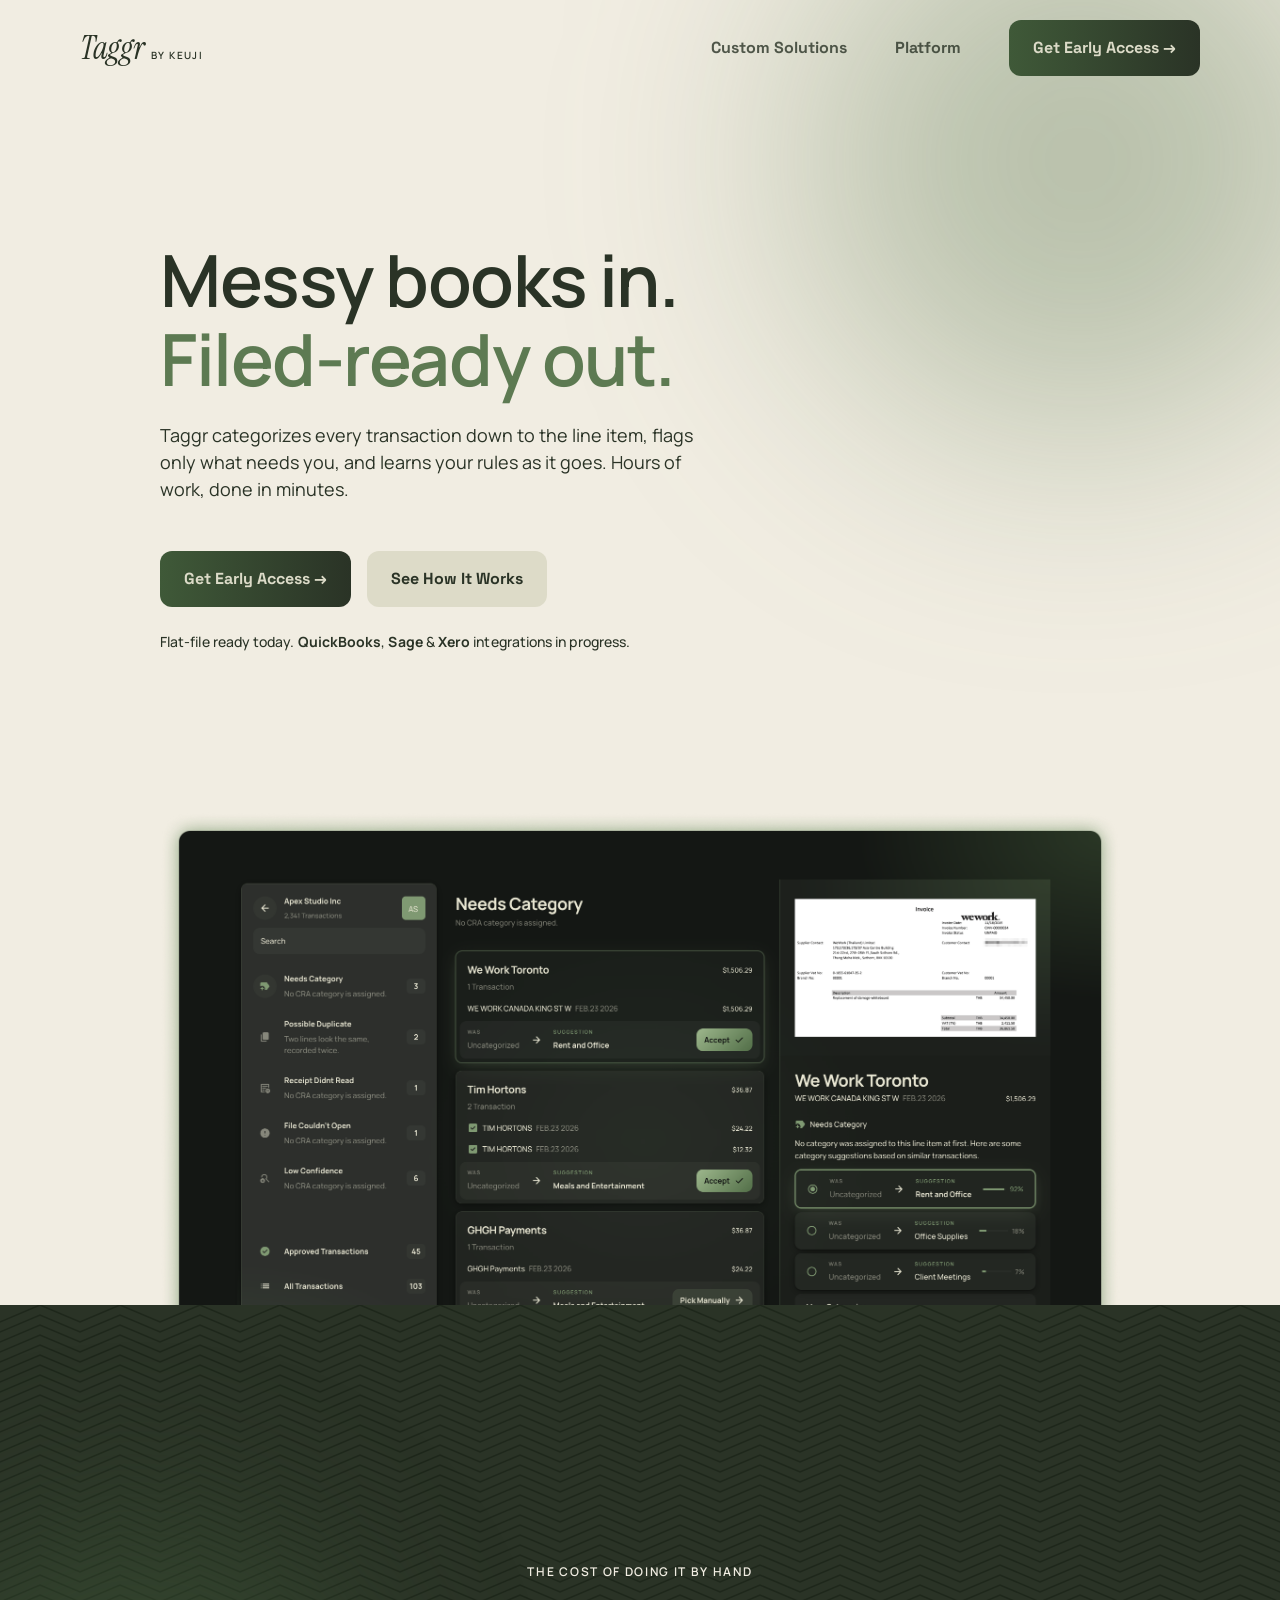
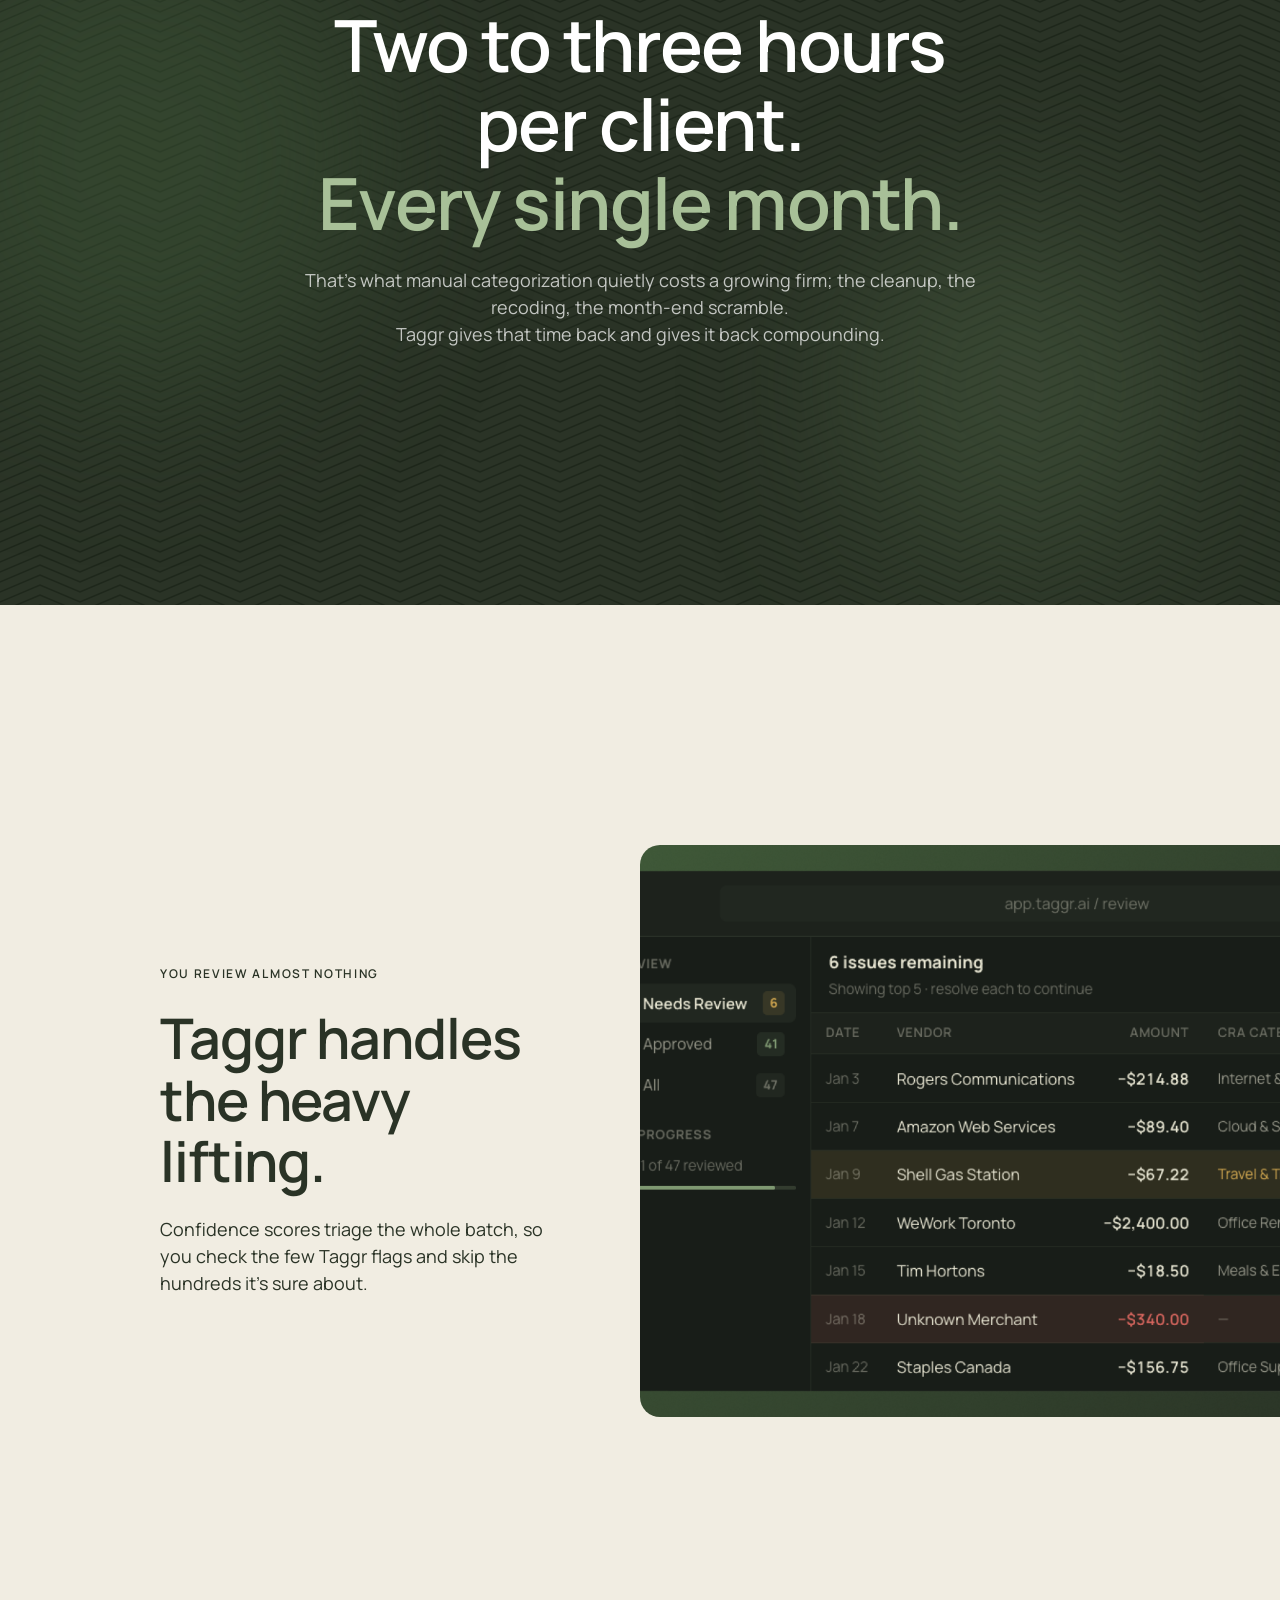
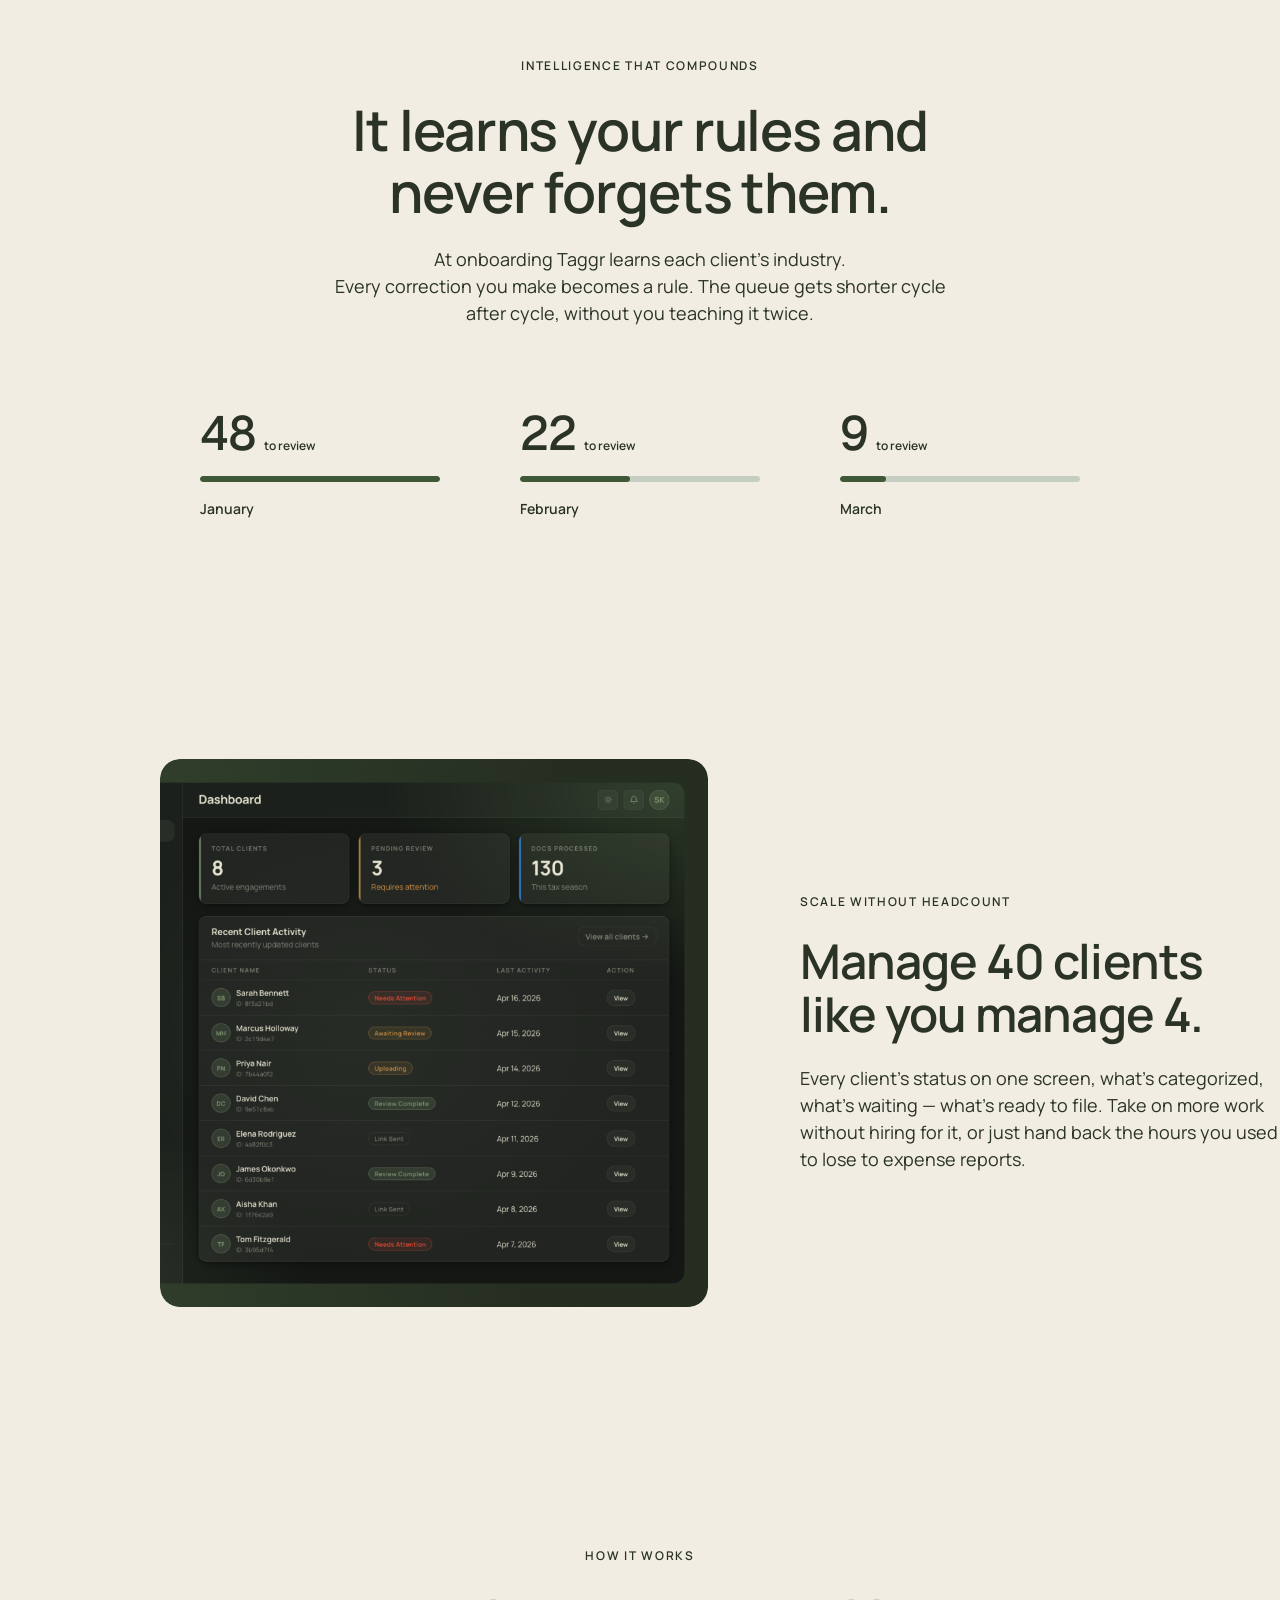
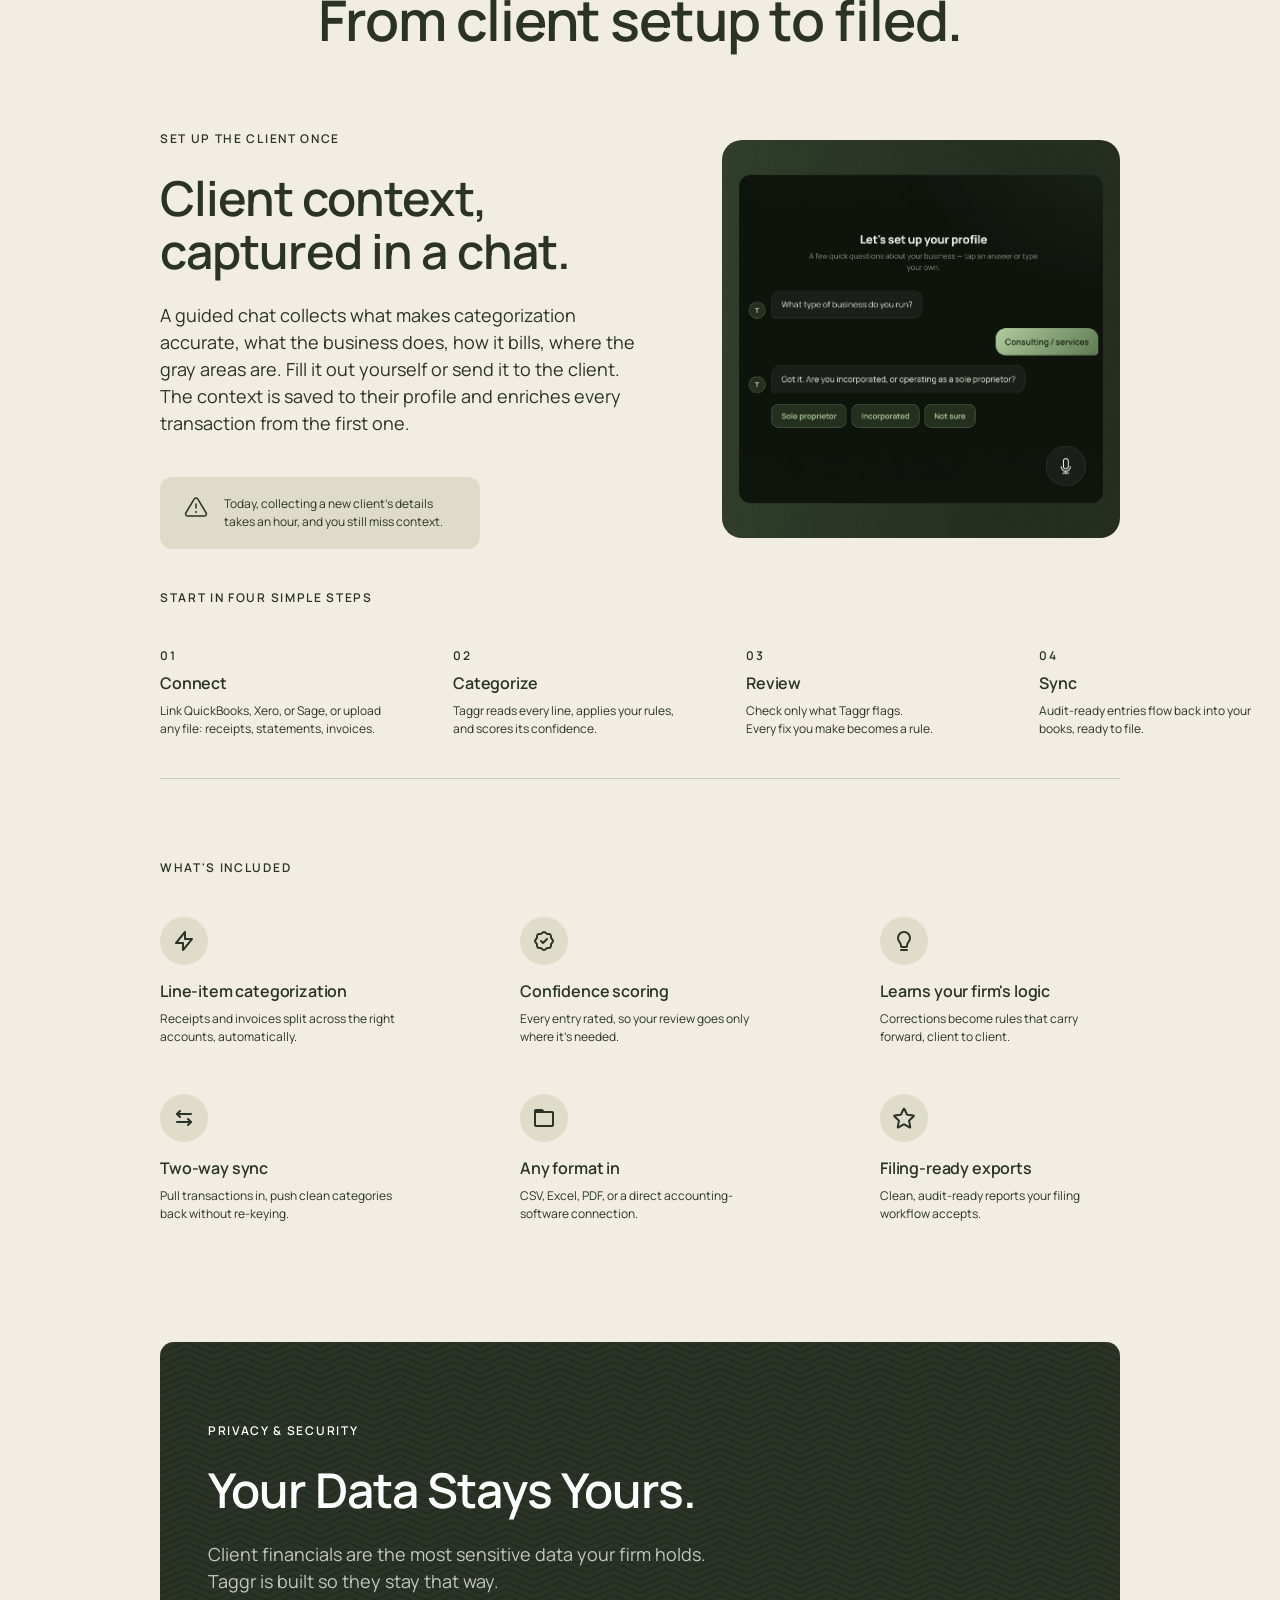
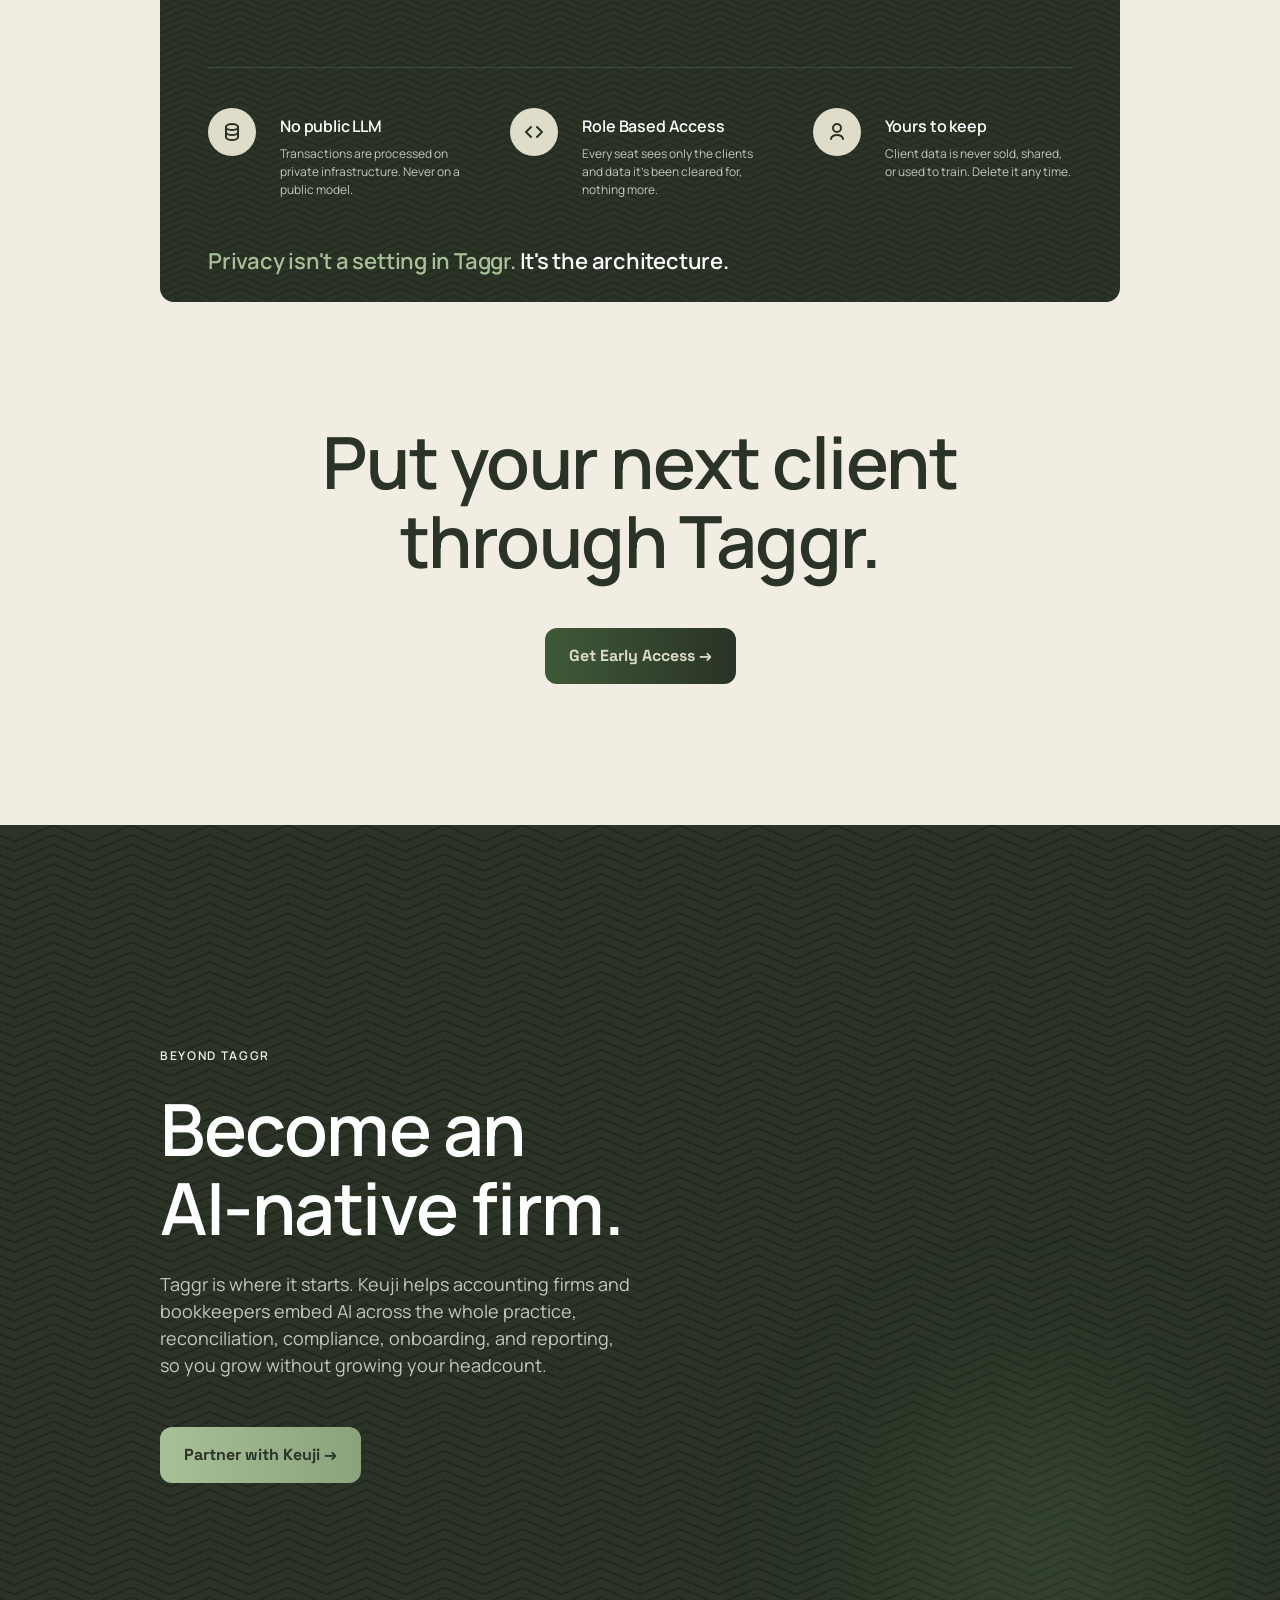
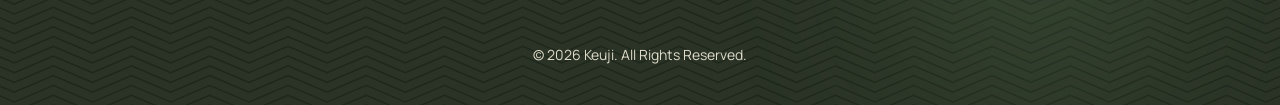
==== taggr-b.html @ 5d253fc3 "Add Custom Solutions and Platform nav links to taggr-b Co-Authored-By: Claude Sonnet 4.6 <noreply@an" ====
<!DOCTYPE html>
<html lang="en">
<head>
  <meta charset="UTF-8">
  <meta name="viewport" content="width=device-width, initial-scale=1.0">
  <title>Taggr — AI-Native Transaction Categorization</title>
  <link rel="preconnect" href="https://fonts.googleapis.com">
  <link rel="preconnect" href="https://fonts.gstatic.com" crossorigin>
  <link href="https://fonts.googleapis.com/css2?family=Manrope:wght@400;500;600&family=Geist+Mono:wght@500&family=Space+Grotesk:wght@700&display=swap" rel="stylesheet">
  <link rel="stylesheet" href="styles.css">
  <link rel="stylesheet" href="taggr-b.css">
</head>
<body class="tb-page">

  <!-- ── Navigation ── -->
  <nav class="tb-nav" id="tbNav">
    <div class="tb-nav__inner">
      <a href="taggr-b.html" class="tb-nav__logo">
        <span class="tb-logo-wordmark">Taggr</span>
        <span class="tb-logo-sub">BY KEUJI</span>
      </a>
      <div class="tb-nav__links">
        <a href="https://www.keuji.com/accounting" class="tb-nav__link">Custom Solutions</a>
        <a href="#review" class="tb-nav__link" data-smooth-scroll>Platform</a>
        <a href="#" class="tb-btn tb-btn--primary" data-open-modal>Get Early Access →</a>
      </div>
    </div>
  </nav>

  <!-- ── Hero ── -->
  <section class="tb-hero">
    <div class="tb-glow tb-glow--hero-r" aria-hidden="true"></div>
    <div class="tb-container">
      <div class="tb-hero__inner reveal">
        <div class="tb-hero__copy">
          <h1 class="tb-h1">Messy books in.<br><span class="tb-span--green">Filed-ready out.</span></h1>
          <p class="tb-body-lg">Taggr categorizes every transaction down to the line item, flags only what needs you, and learns your rules as it goes. Hours of work, done in minutes.</p>
        </div>
        <div class="tb-hero__actions">
          <div class="tb-hero__btns">
            <a href="#" class="tb-btn tb-btn--primary" data-open-modal>Get Early Access →</a>
            <a href="#how-it-works" class="tb-btn tb-btn--secondary">See How It Works</a>
          </div>
          <p class="tb-body-sm">Flat-file ready today. <strong>QuickBooks</strong>, <strong>Sage</strong> &amp; <strong>Xero</strong> integrations in progress.</p>
        </div>
      </div>
      <div class="tb-hero__image">
        <img src="assets/hero3.png" alt="Taggr transaction review interface">
      </div>
    </div>
  </section>

  <!-- ── Cost (dark) ── -->
  <section class="tb-section tb-section--dark" id="cost">
    <div class="tb-glow tb-glow--dark-l" aria-hidden="true"></div>
    <div class="tb-glow tb-glow--dark-r" aria-hidden="true"></div>
    <div class="tb-container">
      <div class="tb-cost-copy reveal">
        <span class="tb-eyebrow tb-eyebrow--on-dark tb-eyebrow--center">The Cost of doing it by hand</span>
        <h2 class="tb-h1 tb-h1--light tb-text-center">Two to three hours per client.<br><span class="tb-span--sage">Every single month.</span></h2>
        <p class="tb-body-lg tb-body--light tb-text-center">That's what manual categorization quietly costs a growing firm; the cleanup, the recoding, the month-end scramble.<br>Taggr gives that time back and gives it back compounding.</p>
      </div>
    </div>
  </section>

  <!-- ── Review — copy LEFT / image bleeds RIGHT ── -->
  <section class="tb-section tb-section--review" id="review">
    <div class="tb-review-layout">
      <div class="tb-review__copy reveal reveal-d1">
        <span class="tb-eyebrow">You Review Almost Nothing</span>
        <h2 class="tb-h2">Taggr handles<br>the heavy lifting.</h2>
        <p class="tb-body-lg">Confidence scores triage the whole batch, so you check the few Taggr flags and skip the hundreds it's sure about.</p>
      </div>
      <div class="tb-review__image reveal reveal-d2">
        <img src="assets/review-image.png" alt="Taggr review queue">
      </div>
    </div>
  </section>

  <!-- ── Intelligence ── -->
  <section class="tb-section" id="intelligence">
    <div class="tb-container">
      <div class="tb-intelligence-wrap">
        <div class="tb-intelligence-copy reveal">
          <span class="tb-eyebrow tb-eyebrow--center">Intelligence that compounds</span>
          <h2 class="tb-h2 tb-text-center">It learns your rules and never forgets them.</h2>
          <p class="tb-body-lg tb-text-center">At onboarding Taggr learns each client's industry.<br>Every correction you make becomes a rule. The queue gets shorter cycle after cycle, without you teaching it twice.</p>
        </div>
        <div class="tb-metrics reveal">
          <div class="tb-metric">
            <div class="tb-metric__top">
              <span class="tb-metric__number" data-target="48">0</span>
              <span class="tb-metric__label">to review</span>
            </div>
            <div class="tb-metric__bar"><div class="tb-metric__fill" data-width="100%" style="width:0%"></div></div>
            <span class="tb-metric__month">January</span>
          </div>
          <div class="tb-metric">
            <div class="tb-metric__top">
              <span class="tb-metric__number" data-target="22">0</span>
              <span class="tb-metric__label">to review</span>
            </div>
            <div class="tb-metric__bar"><div class="tb-metric__fill" data-width="46%" style="width:0%"></div></div>
            <span class="tb-metric__month">February</span>
          </div>
          <div class="tb-metric">
            <div class="tb-metric__top">
              <span class="tb-metric__number" data-target="9">0</span>
              <span class="tb-metric__label">to review</span>
            </div>
            <div class="tb-metric__bar"><div class="tb-metric__fill" data-width="19%" style="width:0%"></div></div>
            <span class="tb-metric__month">March</span>
          </div>
        </div>
      </div>
    </div>
  </section>

  <!-- ── Scale — image LEFT / copy RIGHT ── -->
  <section class="tb-section" id="scale">
    <div class="tb-container">
      <div class="tb-scale-layout reveal">
        <div class="tb-scale-image">
          <img src="assets/scale-image-final.png" alt="Taggr multi-client dashboard">
        </div>
        <div class="tb-scale-copy">
          <span class="tb-eyebrow">Scale Without Headcount</span>
          <h2 class="tb-h3">Manage 40 clients<br>like you manage 4.</h2>
          <p class="tb-body-lg">Every client's status on one screen, what's categorized, what's waiting — what's ready to file. Take on more work without hiring for it, or just hand back the hours you used to lose to expense reports.</p>
        </div>
      </div>
    </div>
  </section>

  <!-- ── How It Works ── -->
  <section class="tb-section" id="how-it-works">
    <div class="tb-container">
      <div class="tb-works-wrap">
        <div class="tb-works-header reveal">
          <span class="tb-eyebrow tb-eyebrow--center">How It Works</span>
          <h2 class="tb-h2 tb-text-center">From client setup to filed.</h2>
        </div>
        <div class="tb-works-inline reveal">
          <div class="tb-works-copy">
            <div class="tb-works-text">
              <span class="tb-eyebrow">Set up the client once</span>
              <h3 class="tb-h3">Client context, captured in a chat.</h3>
              <p class="tb-body-lg">A guided chat collects what makes categorization accurate, what the business does, how it bills, where the gray areas are. Fill it out yourself or send it to the client. The context is saved to their profile and enriches every transaction from the first one.</p>
            </div>
            <div class="tb-warning">
              <div class="tb-warning__icon" aria-hidden="true">
                <svg width="24" height="24" viewBox="0 0 24 24" fill="none" xmlns="http://www.w3.org/2000/svg">
                  <path d="M10.29 3.86L1.82 18a2 2 0 001.71 3h16.94a2 2 0 001.71-3L13.71 3.86a2 2 0 00-3.42 0z" stroke="#2A3326" stroke-width="1.5" stroke-linecap="round" stroke-linejoin="round"/>
                  <line x1="12" y1="9" x2="12" y2="13" stroke="#2A3326" stroke-width="1.5" stroke-linecap="round"/>
                  <line x1="12" y1="17" x2="12.01" y2="17" stroke="#2A3326" stroke-width="2" stroke-linecap="round"/>
                </svg>
              </div>
              <p class="tb-warning__text">Today, collecting a new client's details takes an hour, and you still miss context.</p>
            </div>
          </div>
          <div class="tb-works-image">
            <img src="assets/chat3.png" alt="Taggr client setup chat">
          </div>
        </div>
      </div>
    </div>
  </section>

  <!-- ── Four Steps ── -->
  <section class="tb-section tb-section--steps" id="steps">
    <div class="tb-container">
      <div class="tb-steps-wrap reveal">
        <span class="tb-eyebrow">Start in Four Simple Steps</span>
        <div class="tb-steps">
          <div class="tb-step">
            <span class="tb-eyebrow">01</span>
            <h4 class="tb-step__title">Connect</h4>
            <p class="tb-step__desc">Link QuickBooks, Xero, or Sage, or upload any file: receipts, statements, invoices.</p>
          </div>
          <div class="tb-step">
            <span class="tb-eyebrow">02</span>
            <h4 class="tb-step__title">Categorize</h4>
            <p class="tb-step__desc">Taggr reads every line, applies your rules, and scores its confidence.</p>
          </div>
          <div class="tb-step">
            <span class="tb-eyebrow">03</span>
            <h4 class="tb-step__title">Review</h4>
            <p class="tb-step__desc">Check only what Taggr flags.<br>Every fix you make becomes a rule.</p>
          </div>
          <div class="tb-step">
            <span class="tb-eyebrow">04</span>
            <h4 class="tb-step__title">Sync</h4>
            <p class="tb-step__desc">Audit-ready entries flow back into your books, ready to file.</p>
          </div>
        </div>
        <div class="tb-steps-rule" aria-hidden="true"></div>
      </div>
    </div>
  </section>

  <!-- ── What's Included ── -->
  <section class="tb-section" id="features">
    <div class="tb-container">
      <div class="tb-features-wrap reveal">
        <span class="tb-eyebrow">What's Included</span>
        <div class="tb-features-grid">
          <div class="tb-feature">
            <div class="tb-feature__icon" aria-hidden="true">
              <svg width="24" height="24" viewBox="0 0 24 24" fill="none" xmlns="http://www.w3.org/2000/svg">
                <path d="M20.9019 9.57011C20.7378 9.22243 20.3824 8.99976 19.9996 8.99976H13.9999V2.99927C13.9999 2.57736 13.7343 2.19842 13.3359 2.05778C12.9375 1.91715 12.4922 2.03825 12.2266 2.3664L3.227 13.3673C2.98091 13.6642 2.93014 14.0783 3.0981 14.4299C3.26215 14.7776 3.6176 15.0002 4.0004 15.0002H10.0001V21.0007C10.0001 21.4226 10.2657 21.8016 10.6641 21.9422C11.0625 22.0829 11.5078 21.9618 11.7734 21.6336L20.773 10.6327C21.0191 10.3358 21.0699 9.92171 20.9019 9.57011ZM12 18.1997V14.0002C12 13.7384 11.8945 13.4806 11.707 13.2931C11.5196 13.1056 11.2618 13.0001 11 13.0001H6.10967L12 5.80028V9.99984C12 10.2616 12.1055 10.5194 12.293 10.7069C12.4804 10.8944 12.7382 10.9999 13 10.9999H17.8903L12 18.1997Z" fill="#2A3326"/>
              </svg>
            </div>
            <h4 class="tb-feature__title">Line-item categorization</h4>
            <p class="tb-feature__desc">Receipts and invoices split across the right accounts, automatically.</p>
          </div>
          <div class="tb-feature">
            <div class="tb-feature__icon" aria-hidden="true">
              <svg width="24" height="24" viewBox="0 0 24 24" fill="none" xmlns="http://www.w3.org/2000/svg">
                <path d="M10.7543 3.45879C11.4721 2.84707 12.5279 2.84707 13.2457 3.45879L14.4667 4.49929C14.7743 4.76143 15.1567 4.91985 15.5596 4.952L17.1587 5.07961C18.0988 5.15463 18.8454 5.90117 18.9204 6.8413L19.048 8.4404C19.0802 8.84327 19.2386 9.22573 19.5007 9.53333L20.5412 10.7543C21.1529 11.4721 21.1529 12.5279 20.5412 13.2457L19.5007 14.4667C19.2386 14.7743 19.0802 15.1567 19.048 15.5596L18.9204 17.1587C18.8454 18.0988 18.0988 18.8454 17.1587 18.9204L15.5596 19.048C15.1567 19.0802 14.7743 19.2386 14.4667 19.5007L13.2457 20.5412C12.5279 21.1529 11.4721 21.1529 10.7543 20.5412L9.53333 19.5007C9.22573 19.2386 8.84327 19.0802 8.4404 19.048L6.8413 18.9204C5.90117 18.8454 5.15463 18.0988 5.07961 17.1587L4.952 15.5596C4.91985 15.1567 4.76143 14.7743 4.49929 14.4667L3.45879 13.2457C2.84707 12.5279 2.84707 11.4721 3.45879 10.7543L4.49929 9.53333C4.76143 9.22573 4.91985 8.84327 4.952 8.4404L5.07961 6.8413C5.15463 5.90117 5.90117 5.15463 6.8413 5.07961L8.4404 4.952C8.84327 4.91985 9.22573 4.76143 9.53333 4.49929L10.7543 3.45879Z" stroke="#2A3326" stroke-width="2" stroke-linecap="round" stroke-linejoin="round"/>
                <path d="M15 10L11 14L9 12" stroke="#2A3326" stroke-width="2" stroke-linecap="round" stroke-linejoin="round"/>
              </svg>
            </div>
            <h4 class="tb-feature__title">Confidence scoring</h4>
            <p class="tb-feature__desc">Every entry rated, so your review goes only where it's needed.</p>
          </div>
          <div class="tb-feature">
            <div class="tb-feature__icon" aria-hidden="true">
              <svg width="24" height="24" viewBox="0 0 24 24" fill="none" xmlns="http://www.w3.org/2000/svg">
                <path d="M9 21H15" stroke="#2A3326" stroke-width="2" stroke-linecap="round" stroke-linejoin="round"/>
                <path d="M12 3C8.68629 3 6 5.68629 6 9C6 10.3923 6.47426 11.6739 7.27004 12.692C8.14938 13.8169 9 15.0766 9 16.5045V17.0002C9 17.5525 9.44772 18.0002 10 18.0002H14C14.5523 18.0002 15 17.5525 15 17.0002V16.5045C15 15.0766 15.8506 13.8169 16.73 12.692C17.5257 11.6739 18 10.3923 18 9C18 5.68629 15.3137 3 12 3Z" stroke="#2A3326" stroke-width="2" stroke-linecap="round" stroke-linejoin="round"/>
              </svg>
            </div>
            <h4 class="tb-feature__title">Learns your firm's logic</h4>
            <p class="tb-feature__desc">Corrections become rules that carry forward, client to client.</p>
          </div>
          <div class="tb-feature">
            <div class="tb-feature__icon" aria-hidden="true">
              <svg width="24" height="24" viewBox="0 0 24 24" fill="none" xmlns="http://www.w3.org/2000/svg">
                <path d="M16 13L19 16L16 19" stroke="#2A3326" stroke-width="2" stroke-linecap="round" stroke-linejoin="round"/>
                <path d="M5 16H19" stroke="#2A3326" stroke-width="2" stroke-linecap="round" stroke-linejoin="round"/>
                <path d="M8 11L5 8L8 5" stroke="#2A3326" stroke-width="2" stroke-linecap="round" stroke-linejoin="round"/>
                <path d="M19 8L5 8" stroke="#2A3326" stroke-width="2" stroke-linecap="round" stroke-linejoin="round"/>
              </svg>
            </div>
            <h4 class="tb-feature__title">Two-way sync</h4>
            <p class="tb-feature__desc">Pull transactions in, push clean categories back without re-keying.</p>
          </div>
          <div class="tb-feature">
            <div class="tb-feature__icon" aria-hidden="true">
              <svg width="24" height="24" viewBox="0 0 24 24" fill="none" xmlns="http://www.w3.org/2000/svg">
                <path d="M4 20L20 20C20.5523 20 21 19.5523 21 19L21 7C21 6.44772 20.5523 6 20 6L3 6L3 19C3 19.5523 3.44772 20 4 20Z" stroke="#2A3326" stroke-width="2" stroke-linecap="round" stroke-linejoin="round"/>
                <path d="M12 6L10.2929 4.29289C10.1054 4.10536 9.851 4 9.58579 4H4C3.44772 4 3 4.44772 3 5V6" stroke="#2A3326" stroke-width="2" stroke-linecap="round" stroke-linejoin="round"/>
              </svg>
            </div>
            <h4 class="tb-feature__title">Any format in</h4>
            <p class="tb-feature__desc">CSV, Excel, PDF, or a direct accounting-software connection.</p>
          </div>
          <div class="tb-feature">
            <div class="tb-feature__icon" aria-hidden="true">
              <svg width="24" height="24" viewBox="0 0 24 24" fill="none" xmlns="http://www.w3.org/2000/svg">
                <path d="M14.9851 8.47385L12.4528 2.98394C12.2741 2.5965 11.7235 2.5965 11.5447 2.98394L9.0125 8.47385C8.93966 8.63175 8.79002 8.74047 8.61734 8.76095L2.61361 9.47278C2.18992 9.52302 2.01976 10.0467 2.33301 10.3364L6.77172 14.4412C6.89938 14.5593 6.95654 14.7352 6.92265 14.9057L5.7444 20.8356C5.66124 21.2541 6.10673 21.5777 6.47903 21.3693L11.7546 18.4163C11.9063 18.3314 12.0913 18.3314 12.243 18.4163L17.5185 21.3693C17.8908 21.5777 18.3363 21.2541 18.2532 20.8356L17.0749 14.9057C17.041 14.7352 17.0982 14.5593 17.2258 14.4412L21.6645 10.3364C21.9778 10.0467 21.8076 9.52302 21.3839 9.47278L15.3802 8.76095C15.2075 8.74047 15.0579 8.63175 14.9851 8.47385Z" stroke="#2A3326" stroke-width="2" stroke-linecap="round" stroke-linejoin="round"/>
              </svg>
            </div>
            <h4 class="tb-feature__title">Filing-ready exports</h4>
            <p class="tb-feature__desc">Clean, audit-ready reports your filing workflow accepts.</p>
          </div>
        </div>
      </div>
    </div>
  </section>

  <!-- ── Privacy — dark card inside light section ── -->
  <section class="tb-section" id="privacy">
    <div class="tb-container">
      <div class="tb-privacy-card reveal">
        <div class="tb-privacy-top">
          <div class="tb-privacy-head">
            <span class="tb-eyebrow tb-eyebrow--white">Privacy &amp; Security</span>
            <h2 class="tb-h3 tb-h3--light">Your Data Stays Yours.</h2>
            <p class="tb-body-lg tb-body--light">Client financials are the most sensitive data your firm holds.<br>Taggr is built so they stay that way.</p>
          </div>
          <div class="tb-privacy-rule" aria-hidden="true"></div>
          <div class="tb-privacy-features">
          <div class="tb-privacy-feature">
            <div class="tb-feature__icon" aria-hidden="true">
              <svg width="24" height="24" viewBox="0 0 24 24" fill="none" xmlns="http://www.w3.org/2000/svg">
                <path d="M6 17L6 7M18 7L18 17" stroke="#2A3326" stroke-width="2" stroke-linecap="round" stroke-linejoin="round"/>
                <path d="M18 17C18 18.6569 15.3137 20 12 20C8.68629 20 6 18.6569 6 17" stroke="#2A3326" stroke-width="2" stroke-linecap="round" stroke-linejoin="round"/>
                <path d="M18 12C18 13.6569 15.3137 15 12 15C8.68629 15 6 13.6569 6 12" stroke="#2A3326" stroke-width="2" stroke-linecap="round" stroke-linejoin="round"/>
                <path d="M12 10C15.3137 10 18 8.65685 18 7C18 5.34315 15.3137 4 12 4C8.68629 4 6 5.34315 6 7C6 8.65685 8.68629 10 12 10Z" stroke="#2A3326" stroke-width="2" stroke-linecap="round" stroke-linejoin="round"/>
              </svg>
            </div>
            <div class="tb-privacy-feature__text">
              <h4 class="tb-feature__title tb-feature__title--light">No public LLM</h4>
              <p class="tb-feature__desc tb-feature__desc--light">Transactions are processed on private infrastructure. Never on a public model.</p>
            </div>
          </div>
          <div class="tb-privacy-feature">
            <div class="tb-feature__icon" aria-hidden="true">
              <svg width="24" height="24" viewBox="0 0 24 24" fill="none" xmlns="http://www.w3.org/2000/svg">
                <path d="M15 7L20 12L15 17" stroke="#2A3326" stroke-width="2" stroke-linecap="round" stroke-linejoin="round"/>
                <path d="M9 17L4 12L9 7" stroke="#2A3326" stroke-width="2" stroke-linecap="round" stroke-linejoin="round"/>
              </svg>
            </div>
            <div class="tb-privacy-feature__text">
              <h4 class="tb-feature__title tb-feature__title--light">Role Based Access</h4>
              <p class="tb-feature__desc tb-feature__desc--light">Every seat sees only the clients and data it's been cleared for, nothing more.</p>
            </div>
          </div>
          <div class="tb-privacy-feature">
            <div class="tb-feature__icon" aria-hidden="true">
              <svg width="24" height="24" viewBox="0 0 24 24" fill="none" xmlns="http://www.w3.org/2000/svg">
                <path d="M6 19C6 16.7909 8.68629 15 12 15C15.3137 15 18 16.7909 18 19" stroke="#2A3326" stroke-width="2" stroke-linecap="round" stroke-linejoin="round"/>
                <path d="M12 12C14.2091 12 16 10.2091 16 8C16 5.79086 14.2091 4 12 4C9.79086 4 8 5.79086 8 8C8 10.2091 9.79086 12 12 12Z" stroke="#2A3326" stroke-width="2" stroke-linecap="round" stroke-linejoin="round"/>
              </svg>
            </div>
            <div class="tb-privacy-feature__text">
              <h4 class="tb-feature__title tb-feature__title--light">Yours to keep</h4>
              <p class="tb-feature__desc tb-feature__desc--light">Client data is never sold, shared, or used to train. Delete it any time.</p>
            </div>
          </div>
        </div>
        </div>
        <p class="tb-privacy-stmt reveal"><span class="tb-ps--sage">Privacy isn't a setting in Taggr. </span><span class="tb-ps--white">It's the architecture.</span></p>
      </div>
    </div>
  </section>

  <!-- ── Pricing ── -->
  <section class="tb-section" id="pricing">
    <div class="tb-container">
      <div class="tb-pricing-wrap">
        <div class="tb-pricing-head reveal">
          <div class="tb-pricing-head__copy">
            <span class="tb-eyebrow">Pricing</span>
            <h2 class="tb-h3">Priced Per Client,<br>Not Per Headache.</h2>
          </div>
          <div class="tb-toggle" id="pricingToggle" role="group" aria-label="Billing cycle">
            <button class="tb-toggle__btn tb-toggle__btn--active" data-plan="monthly">Monthly</button>
            <button class="tb-toggle__btn" data-plan="package">Per Package</button>
          </div>
        </div>
        <div class="tb-pricing-cards reveal">
          <div class="tb-pricing-card">
            <div class="tb-pricing-card__body">
              <div class="tb-plan-header">
                <span class="tb-plan-name">Solo</span>
                <div class="tb-plan-price">
                  <span class="tb-price">$99</span>
                  <span class="tb-price-sub">per month<br>Up to 5,000 transactions/mo</span>
                </div>
              </div>
              <ul class="tb-plan-list">
                <li>Auto-categorization &amp;<br>confidence scoring</li>
                <li>Review queue for flagged items</li>
                <li>Filing-ready export</li>
                <li>1 user seat</li>
              </ul>
            </div>
            <div class="tb-pricing-card__foot">
              <a href="#" class="tb-btn tb-btn--secondary-dark tb-btn--full" data-open-modal>Start for Free</a>
              <p class="tb-plan-sub tb-text-center">Best for independent bookkeepers</p>
            </div>
          </div>

          <div class="tb-pricing-card tb-pricing-card--pro">
            <div class="tb-pricing-card__body">
              <div class="tb-plan-header">
                <span class="tb-plan-name">Pro</span>
                <div class="tb-plan-price">
                  <span class="tb-price">$200</span>
                  <span class="tb-price-sub">per month<br>Up to 15,000 transactions/mo</span>
                </div>
              </div>
              <ul class="tb-plan-list">
                <li>Everything in Solo</li>
                <li>QuickBooks, Xero &amp; Sage sync</li>
                <li>Multi-client dashboard</li>
                <li>Learns your firm's logic</li>
                <li>3 user seats</li>
              </ul>
            </div>
            <div class="tb-pricing-card__foot">
              <a href="#" class="tb-btn tb-btn--primary tb-btn--full" data-open-modal>Start for Free</a>
              <p class="tb-plan-sub">Saves $3,000+ per tax season at 20 clients</p>
            </div>
          </div>

          <div class="tb-pricing-card">
            <div class="tb-pricing-card__body">
              <div class="tb-plan-header">
                <span class="tb-plan-name">Firm</span>
                <div class="tb-plan-price">
                  <span class="tb-price">$399</span>
                  <span class="tb-price-sub">per month<br>Up to 50,000 transactions/mo</span>
                </div>
              </div>
              <ul class="tb-plan-list">
                <li>Everything in Pro</li>
                <li>Advanced firm analytics</li>
                <li>Dedicated onboarding</li>
                <li>10 user seats</li>
              </ul>
            </div>
            <div class="tb-pricing-card__foot">
              <a href="#" class="tb-btn tb-btn--secondary-dark tb-btn--full" data-open-modal>Let's Talk</a>
              <p class="tb-plan-sub tb-text-center">Best for firms with 5–10 CPAs</p>
            </div>
          </div>
        </div>
        <p class="tb-pricing-note reveal">Every plan includes <strong>3 free packages,</strong> no card required. Annual billing 20% off.</p>
      </div>
    </div>
  </section>

  <!-- ── Early Access CTA ── -->
  <section class="tb-section tb-section--cta" id="early-access">
    <div class="tb-container">
      <div class="tb-cta-block reveal">
        <h2 class="tb-h1 tb-text-center">Put your next client through Taggr.</h2>
        <a href="#" class="tb-btn tb-btn--primary" data-open-modal>Get Early Access →</a>
      </div>
    </div>
  </section>

  <!-- ── Beyond Taggr (dark) ── -->
  <section class="tb-section tb-section--beyond" id="beyond">
    <div class="tb-glow tb-glow--beyond-r" aria-hidden="true"></div>
    <div class="tb-container">
      <div class="tb-beyond-content reveal">
        <div class="tb-beyond-copy">
          <span class="tb-eyebrow tb-eyebrow--on-dark">Beyond Taggr</span>
          <h2 class="tb-h1 tb-h1--light">Become an<br>AI-native firm.</h2>
          <p class="tb-body-lg tb-body--light">Taggr is where it starts. Keuji helps accounting firms and bookkeepers embed AI across the whole practice, reconciliation, compliance, onboarding, and reporting, so you grow without growing your headcount.</p>
        </div>
        <a href="index.html" class="tb-btn tb-btn--partner">Partner with Keuji →</a>
      </div>
    </div>
    <footer class="tb-footer">
      <div class="tb-container">
        <p class="tb-footer__copy tb-text-center">© 2026 Keuji. All Rights Reserved.</p>
      </div>
    </footer>
  </section>

  <!-- ── Early Access Modal ── -->
  <div class="tb-modal-overlay" id="eaModal" role="dialog" aria-modal="true" aria-labelledby="eaModalTitle" hidden>
    <div class="tb-modal-card">
      <button class="tb-modal-close" aria-label="Close">
        <svg width="18" height="18" viewBox="0 0 18 18" fill="none" xmlns="http://www.w3.org/2000/svg" aria-hidden="true">
          <path d="M14 4L4 14M4 4L14 14" stroke="#2A3326" stroke-width="1.5" stroke-linecap="round"/>
        </svg>
      </button>
      <h2 class="tb-modal-title" id="eaModalTitle">Get Early Access</h2>
      <form class="tb-modal-form" id="eaForm" novalidate>
        <input type="hidden" name="access_key" value="YOUR_WEB3FORMS_ACCESS_KEY">
        <input type="hidden" name="subject" value="Taggr Early Access Request">
        <div class="tb-modal-grid">
          <div class="tb-modal-field">
            <label class="tb-modal-label" for="eaName">Name</label>
            <input class="tb-modal-input" type="text" id="eaName" name="name" placeholder="Jane Smith" autocomplete="name" required>
            <span class="tb-modal-error" role="alert"></span>
          </div>
          <div class="tb-modal-field">
            <label class="tb-modal-label" for="eaEmail">Email</label>
            <input class="tb-modal-input" type="email" id="eaEmail" name="email" placeholder="jane@acme.xyz" autocomplete="email" required>
            <span class="tb-modal-error" role="alert"></span>
          </div>
          <div class="tb-modal-field">
            <label class="tb-modal-label" for="eaCompany">Company</label>
            <input class="tb-modal-input" type="text" id="eaCompany" name="company" placeholder="Acme & Co." autocomplete="organization" required>
            <span class="tb-modal-error" role="alert"></span>
          </div>
          <div class="tb-modal-field">
            <label class="tb-modal-label" for="eaPhone">Phone <span class="tb-modal-optional">(Optional)</span></label>
            <input class="tb-modal-input" type="tel" id="eaPhone" name="phone" placeholder="+1 (555) 000-0000" autocomplete="tel">
            <span class="tb-modal-error" role="alert"></span>
          </div>
        </div>
        <button type="submit" class="tb-modal-submit">Submit</button>
      </form>
      <div class="tb-modal-success" id="eaSuccess" hidden>
        <svg width="40" height="40" viewBox="0 0 40 40" fill="none" xmlns="http://www.w3.org/2000/svg" aria-hidden="true">
          <circle cx="20" cy="20" r="19" stroke="#3F5938" stroke-width="2"/>
          <path d="M12 20L17.5 25.5L28 14.5" stroke="#3F5938" stroke-width="2" stroke-linecap="round" stroke-linejoin="round"/>
        </svg>
        <p class="tb-modal-success__msg">You're on the list!<br>We'll be in touch soon.</p>
      </div>
    </div>
  </div>

  <script>
    (function () {
      var nav = document.getElementById('tbNav');
      window.addEventListener('scroll', function () {
        nav.classList.toggle('tb-nav--scrolled', window.scrollY > 20);
      }, { passive: true });

      // Hero copy fades in on load
      var heroInnerEl = document.querySelector('.tb-hero__inner');
      if (heroInnerEl) setTimeout(function () { heroInnerEl.classList.add('in-view'); }, 80);

      // Hero image parallax
      var heroEl = document.querySelector('.tb-hero');
      var heroImgEl = document.querySelector('.tb-hero__image');
      if (heroEl && heroImgEl) {
        window.addEventListener('scroll', function () {
          var scrollY = window.scrollY;
          var limit = heroEl.offsetHeight + 200;
          heroImgEl.style.transform = scrollY <= limit
            ? 'translateY(' + (-scrollY * 0.3) + 'px)'
            : '';
        }, { passive: true });
      }

      // Scroll-reveal for everything else
      var reveals = document.querySelectorAll('.reveal:not(.in-view)');
      var observer = new IntersectionObserver(function (entries) {
        entries.forEach(function (e) {
          if (e.isIntersecting) { e.target.classList.add('in-view'); observer.unobserve(e.target); }
        });
      }, { threshold: 0.08, rootMargin: '0px 0px -40px 0px' });
      reveals.forEach(function (el) { observer.observe(el); });

      document.querySelectorAll('.tb-toggle__btn').forEach(function (btn) {
        btn.addEventListener('click', function () {
          document.querySelectorAll('.tb-toggle__btn').forEach(function (b) { b.classList.remove('tb-toggle__btn--active'); });
          btn.classList.add('tb-toggle__btn--active');
        });
      });

      // Count-up animation: numbers & bars animate left-to-right when metrics enter view
      var metricsEl = document.querySelector('.tb-metrics');
      if (metricsEl) {
        var metricsAnimated = false;
        var metricsObserver = new IntersectionObserver(function (entries) {
          if (entries[0].isIntersecting && !metricsAnimated) {
            metricsAnimated = true;
            metricsObserver.disconnect();
            document.querySelectorAll('.tb-metric').forEach(function (metric, i) {
              setTimeout(function () {
                var numEl = metric.querySelector('.tb-metric__number');
                var fillEl = metric.querySelector('.tb-metric__fill');
                var target = parseInt(numEl.dataset.target, 10);
                var targetWidth = fillEl.dataset.width;
                fillEl.style.width = targetWidth;
                var startTime = performance.now();
                var duration = 800;
                function tick(now) {
                  var elapsed = now - startTime;
                  var progress = Math.min(elapsed / duration, 1);
                  var eased = 1 - Math.pow(1 - progress, 3);
                  numEl.textContent = Math.round(eased * target);
                  if (progress < 1) requestAnimationFrame(tick);
                }
                requestAnimationFrame(tick);
              }, i * 300);
            });
          }
        }, { threshold: 0.3 });
        metricsObserver.observe(metricsEl);
      }
    })();

    // Smooth scroll for nav anchors
    document.querySelectorAll('[data-smooth-scroll]').forEach(function (link) {
      link.addEventListener('click', function (e) {
        var target = document.querySelector(this.getAttribute('href'));
        if (!target) return;
        e.preventDefault();
        target.scrollIntoView({ behavior: 'smooth', block: 'start' });
      });
    });

    // Early access modal
    (function () {
      var overlay = document.getElementById('eaModal');
      var form    = document.getElementById('eaForm');
      var success = document.getElementById('eaSuccess');

      function openModal() {
        overlay.hidden = false;
        document.body.style.overflow = 'hidden';
        requestAnimationFrame(function () {
          overlay.classList.add('tb-modal-overlay--visible');
        });
        var firstInput = form.querySelector('.tb-modal-input');
        if (firstInput) setTimeout(function () { firstInput.focus(); }, 200);
      }

      function closeModal() {
        overlay.classList.remove('tb-modal-overlay--visible');
        setTimeout(function () {
          overlay.hidden = true;
          document.body.style.overflow = '';
          form.reset();
          form.hidden = false;
          success.hidden = true;
          form.querySelectorAll('.tb-modal-input').forEach(function (el) {
            el.classList.remove('tb-modal-input--error');
          });
          form.querySelectorAll('.tb-modal-error').forEach(function (el) {
            el.textContent = '';
          });
          var btn = form.querySelector('.tb-modal-submit');
          btn.disabled = false;
          btn.textContent = 'Submit';
        }, 220);
      }

      document.querySelectorAll('[data-open-modal]').forEach(function (trigger) {
        trigger.addEventListener('click', function (e) {
          e.preventDefault();
          openModal();
        });
      });

      overlay.addEventListener('click', function (e) {
        if (e.target === overlay) closeModal();
      });

      overlay.querySelector('.tb-modal-close').addEventListener('click', closeModal);

      document.addEventListener('keydown', function (e) {
        if (e.key === 'Escape' && !overlay.hidden) closeModal();
      });

      form.addEventListener('submit', function (e) {
        e.preventDefault();
        var valid = true;

        var rules = [
          { id: 'eaName',    msg: 'Name is required' },
          { id: 'eaEmail',   msg: 'Email is required' },
          { id: 'eaCompany', msg: 'Company is required' }
        ];

        rules.forEach(function (rule) {
          var input = document.getElementById(rule.id);
          var err   = input.parentElement.querySelector('.tb-modal-error');
          input.classList.remove('tb-modal-input--error');
          err.textContent = '';

          if (!input.value.trim()) {
            input.classList.add('tb-modal-input--error');
            err.textContent = rule.msg;
            valid = false;
          } else if (input.type === 'email' && !/^[^\s@]+@[^\s@]+\.[^\s@]+$/.test(input.value.trim())) {
            input.classList.add('tb-modal-input--error');
            err.textContent = 'Enter a valid email address';
            valid = false;
          }
        });

        if (!valid) return;

        var submitBtn = form.querySelector('.tb-modal-submit');
        submitBtn.disabled = true;
        submitBtn.textContent = 'Submitting…';

        fetch('https://api.web3forms.com/submit', {
          method: 'POST',
          headers: { 'Content-Type': 'application/json', Accept: 'application/json' },
          body: JSON.stringify({
            access_key: form.querySelector('[name="access_key"]').value,
            subject:    'Taggr Early Access Request',
            name:       document.getElementById('eaName').value.trim(),
            email:      document.getElementById('eaEmail').value.trim(),
            company:    document.getElementById('eaCompany').value.trim(),
            phone:      document.getElementById('eaPhone').value.trim()
          })
        })
        .then(function (res) { return res.json(); })
        .then(function (json) {
          if (json.success) {
            form.hidden = true;
            success.hidden = false;
            setTimeout(closeModal, 3000);
          } else {
            submitBtn.disabled = false;
            submitBtn.textContent = 'Submit';
            var firstErr = form.querySelector('.tb-modal-error');
            if (firstErr) firstErr.textContent = 'Something went wrong. Please try again.';
          }
        })
        .catch(function () {
          submitBtn.disabled = false;
          submitBtn.textContent = 'Submit';
          var firstErr = form.querySelector('.tb-modal-error');
          if (firstErr) firstErr.textContent = 'Connection error. Please try again.';
        });
      });
    })();
  </script>

</body>
</html>
---- styles.css ----
/* ============================================================
   KEUJI — Design Tokens & Base Styles
   ============================================================ */

/* ── Local fonts (no network dependency) ── */
@font-face {
  font-family: 'Instrument Serif';
  src: url('fonts/InstrumentSerif-Regular.ttf') format('truetype');
  font-weight: 400;
  font-style: normal;
  font-display: swap;
}
@font-face {
  font-family: 'Instrument Serif';
  src: url('fonts/InstrumentSerif-Italic.ttf') format('truetype');
  font-weight: 400;
  font-style: italic;
  font-display: swap;
}
@font-face {
  font-family: 'Space Grotesk';
  src: url('fonts/SpaceGrotesk-VariableFont_wght.ttf') format('truetype');
  font-weight: 100 900;
  font-style: normal;
  font-display: swap;
}
@font-face {
  font-family: 'Inter';
  src: url('fonts/Inter-Regular.woff2') format('woff2');
  font-weight: 400;
  font-style: normal;
  font-display: swap;
}
@font-face {
  font-family: 'Retrograde';
  src: url('fonts/Retrograde-Regular.otf') format('opentype');
  font-weight: 400;
  font-style: normal;
  font-display: swap;
}

/* ── Tokens ── */
:root {
  --color-black:      #000000;
  --color-grey:       #3B3B3B;
  --color-blue:       #99AEEF;
  --color-white:      #FFFFFF;
  --color-surface:    #111111;
  --color-card:       #191919;
  --color-card-hover: #242424;
  --color-border:     #2a2a2a;
  --color-border-hover: #4a4a4a;
  --color-tag-bg:     #1e1e1e;
  --color-tag-border: #333333;

  --font-serif:    'Instrument Serif', Georgia, serif;
  --font-eyebrow:  'Retrograde', monospace;
  --font-action:   'Space Grotesk', sans-serif;
  --font-body:     'Inter', sans-serif;

  /* Spacing scale */
  --sp-8:   8px;
  --sp-16:  16px;
  --sp-24:  24px;
  --sp-32:  32px;
  --sp-40:  40px;
  --sp-48:  48px;
  --sp-64:  64px;
  --sp-80:  80px;
  --sp-120: 120px;
  --sp-160: 160px;
  --sp-240: 240px;

  --max-w-content: 1280px;
  --max-w-screenshot: 1080px;
  --max-w-cap-table: 1120px;
  --max-w-cap-copy:  480px;
  --nav-h: 80px;
  --nav-px: 80px;
  --content-px: 80px;
}

/* ── Reset ── */
*, *::before, *::after { box-sizing: border-box; margin: 0; padding: 0; }

html { scroll-behavior: smooth; font-size: 16px; background: #0D0D0D; }

body {
  background: linear-gradient(to bottom, #000000, #0D0D0D);
  color: var(--color-white);
  font-family: var(--font-body);
  font-size: 16px;
  line-height: 1.5;
  overflow-x: hidden;
  -webkit-font-smoothing: antialiased;
  -moz-osx-font-smoothing: grayscale;
}

img { display: block; max-width: 100%; }
a { color: inherit; text-decoration: none; }

/* ── Ambient glow layer (mouse-tracked) ── */
.glow-layer {
  position: fixed;
  top: 0; left: 0;
  width: 100%; height: 100%;
  pointer-events: none;
  z-index: 0;
  overflow: hidden;
}

.glow-orb {
  position: absolute;
  border-radius: 50%;
  filter: blur(80px);
  opacity: 0;
  transition: opacity 1.2s ease, transform 0.6s cubic-bezier(0.25, 0.46, 0.45, 0.94);
  will-change: transform;
  pointer-events: none;
}

.glow-orb.visible { opacity: 1; }

.glow-orb--cursor {
  width: 50vw;
  height: 50vw;
  background: radial-gradient(circle, rgba(120,150,255,0.24) 0%, rgba(153,174,239,0.12) 40%, transparent 70%);
  top: 0;
  left: 0;
  transform: translate(0px, 0px) translate(-50%, -50%);
}

/* ── Page wrapper ── */
.page-wrapper {
  position: relative;
  z-index: 1;
}

/* ── Container ── */
.container {
  width: 100%;
  max-width: var(--max-w-content);
  margin: 0 auto;
  padding: 0 var(--content-px);
}

/* ── Typography ── */
.eyebrow {
  font-family: var(--font-eyebrow);
  font-size: 16px;
  line-height: 1.5;
  letter-spacing: 0;
  text-transform: uppercase;
  color: var(--color-white);
  display: block;
}

.eyebrow--grey { color: rgba(255,255,255,0.8); }

h1, .h1 {
  font-family: var(--font-serif);
  font-size: 80px;
  line-height: 0.96;
  font-weight: 400;
}

h2, .h2 {
  font-family: var(--font-serif);
  font-size: 48px;
  line-height: 1.2;
  font-weight: 400;
}

.italic { font-style: italic; }
.blue   { color: var(--color-blue); }

.body-large {
  font-family: var(--font-body);
  font-size: 18px;
  line-height: 1.5;
  color: rgba(255,255,255,1);
}

.body-small {
  font-family: var(--font-body);
  font-size: 16px;
  line-height: 1.5;
  color: rgba(255,255,255,0.8);
}

.action-large {
  font-family: var(--font-action);
  font-size: 18px;
  font-weight: 700;
  line-height: 1.5;
}

.action-small {
  font-family: var(--font-action);
  font-size: 12px;
  font-weight: 700;
  line-height: 1.5;
}

/* ── Buttons — rainbow trail + frosted glass ── */
.btn {
  display: inline-flex;
  align-items: center;
  justify-content: center;
  padding: 14px 24px;
  border: 1px solid rgba(255,255,255,0.20);
  border-radius: 10px;
  background: rgba(255,255,255,0.07);
  color: var(--color-white);
  font-family: var(--font-action);
  font-size: 18px;
  font-weight: 700;
  line-height: 1.5;
  white-space: nowrap;
  /* required for trail circles + frosted glass */
  position: relative;
  isolation: isolate;
  overflow: hidden;
  cursor: pointer;
  backdrop-filter: blur(16px);
  -webkit-backdrop-filter: blur(16px);
}

/* Inner rim-light + outer drop shadow (frosted glass feel) */
.btn::before {
  content: "";
  position: absolute;
  inset: 0;
  border-radius: inherit;
  pointer-events: none;
  z-index: 1;
  box-shadow:
    inset 0 0 0 1px rgba(170, 202, 255, 0.2),
    inset 0 0 16px 0 rgba(170, 202, 255, 0.1),
    inset 0 -3px 12px 0 rgba(170, 202, 255, 0.15),
    0 1px 3px 0 rgba(0, 0, 0, 0.5),
    0 4px 12px 0 rgba(0, 0, 0, 0.45);
  mix-blend-mode: multiply;
  transition: transform 300ms ease;
}

.btn:active::before {
  transform: scale(0.975);
}

/* Label sits above trail circles */
.btn > * {
  position: relative;
  z-index: 2;
}

/* Trailing glow circles (injected by JS) */
.btn-glow-circle {
  position: absolute;
  width: 12px;
  height: 12px;
  border-radius: 50%;
  transform: translate(-50%, -50%);
  filter: blur(16px);
  pointer-events: none;
  z-index: 0;
  opacity: 0;
  transition: opacity 300ms ease;
}

.btn-glow-circle.is-in  { opacity: 0.75; }
.btn-glow-circle.is-out { opacity: 0; transition: opacity 1200ms ease; }

@media (prefers-reduced-motion: reduce) {
  .btn-glow-circle { display: none; }
  .btn::before     { transition: none; }
}

/* Modifier aliases — unified at .btn level */
.btn--ghost {}
.btn--primary {}

/* ── Tag chips ── */
.tag {
  display: inline-block;
  padding: 4px 10px;
  border: 1px solid var(--color-tag-border);
  border-radius: 4px;
  background: var(--color-tag-bg);
  font-family: var(--font-action);
  font-size: 11px;
  font-weight: 700;
  color: rgba(255,255,255,0.6);
  letter-spacing: 0.04em;
}

/* ── Divider line ── */
.divider {
  width: 100%;
  height: 1px;
  background: var(--color-border);
}

/* ── Scroll-reveal base state ── */
.reveal {
  opacity: 0;
  transform: translateY(32px);
  transition: opacity 500ms ease, transform 500ms ease;
}

.reveal.in-view {
  opacity: 1;
  transform: translateY(0);
}

/* Stagger delays */
.reveal-d1 { transition-delay: 60ms; }
.reveal-d2 { transition-delay: 120ms; }
.reveal-d3 { transition-delay: 180ms; }
.reveal-d4 { transition-delay: 240ms; }
.reveal-d5 { transition-delay: 300ms; }
.reveal-d6 { transition-delay: 360ms; }

/* ============================================================
   NAV
   ============================================================ */
.nav {
  position: fixed;
  top: 0; left: 0; right: 0;
  z-index: 100;
  height: var(--nav-h);
  display: flex;
  align-items: center;
  justify-content: space-between;
  padding: 8px var(--nav-px);
  background: transparent;
  transition: background 400ms ease, backdrop-filter 400ms ease;
}

.nav.scrolled {
  background: rgba(0,0,0,0.55);
  backdrop-filter: blur(20px);
  -webkit-backdrop-filter: blur(20px);
}

.nav__logo {
  font-family: var(--font-serif);
  font-style: italic;
  font-size: 32px;
  font-weight: 400;
  color: var(--color-white);
}

.nav__actions {
  display: flex;
  align-items: center;
  gap: 48px;
}

.nav__link {
  font-family: var(--font-action);
  font-size: 18px;
  font-weight: 500;
  color: rgba(255,255,255,0.65);
  text-decoration: none;
  letter-spacing: 0.01em;
  transition: color 200ms ease;
}
.nav__link:hover { color: white; }

/* Hamburger button (mobile only) */
.nav__hamburger {
  display: none;
  flex-direction: column;
  justify-content: center;
  gap: 5px;
  background: none;
  border: none;
  cursor: pointer;
  padding: 8px;
  margin: -8px;
}
.nav__hamburger span {
  display: block;
  width: 22px;
  height: 2px;
  background: white;
  border-radius: 2px;
  transition: transform 300ms ease, opacity 200ms ease;
}
.nav__hamburger.is-open span:nth-child(1) { transform: translateY(7px) rotate(45deg); }
.nav__hamburger.is-open span:nth-child(2) { opacity: 0; transform: scaleX(0); }
.nav__hamburger.is-open span:nth-child(3) { transform: translateY(-7px) rotate(-45deg); }

/* Mobile dropdown menu */
.nav__mobile-menu {
  display: none;
  position: fixed;
  top: var(--nav-h);
  left: 0; right: 0;
  z-index: 99;
  flex-direction: column;
  background: rgba(5,5,5,0.96);
  backdrop-filter: blur(20px);
  -webkit-backdrop-filter: blur(20px);
  border-bottom: 1px solid rgba(255,255,255,0.08);
  padding: 4px var(--nav-px) 24px;
}
.nav__mobile-menu.is-open { display: flex; }

.nav__mobile-link {
  font-family: var(--font-action);
  font-size: 18px;
  font-weight: 500;
  color: rgba(255,255,255,0.7);
  text-decoration: none;
  padding: 16px 0;
  border-bottom: 1px solid rgba(255,255,255,0.07);
  transition: color 200ms ease;
}
.nav__mobile-link:hover { color: white; }

/* 'Start Project' btn inside mobile menu */
.nav__mobile-menu .btn {
  margin-top: 16px;
}

/* ============================================================
   HERO
   ============================================================ */
.hero {
  min-height: 100vh;
  display: flex;
  flex-direction: column;
  align-items: center;
  justify-content: center;
  text-align: center;
  padding: calc(var(--nav-h) + 200px) var(--content-px) var(--sp-160);
  position: relative;
}

.hero__inner {
  max-width: 720px;
  width: 100%;
}

.hero__eyebrow {
  margin-bottom: var(--sp-16);
  /* load animation */
  opacity: 0;
  transform: translateY(24px);
  animation: fadeUp 600ms ease forwards;
  animation-delay: 100ms;
}

.hero__h1 {
  margin-bottom: var(--sp-24);
  opacity: 0;
  transform: translateY(24px);
  animation: fadeUp 600ms ease forwards;
  animation-delay: 220ms;
}

.hero__h1-line2 {
  display: block;
  color: var(--color-blue);
  font-style: italic;
  margin-top: 0.08em;
}

.hero__body {
  max-width: 606px;
  margin: 0 auto var(--sp-40);
  opacity: 0;
  transform: translateY(24px);
  animation: fadeUp 600ms ease forwards;
  animation-delay: 360ms;
}

.hero__cta {
  opacity: 0;
  transform: translateY(24px);
  animation: fadeUp 600ms ease forwards;
  animation-delay: 480ms;
}

/* ============================================================
   PRODUCT SECTION (Taggr by Keuji)
   ============================================================ */
.product {
  padding: var(--sp-160) 0;
}

.product__header {
  display: flex;
  align-items: flex-end;
  gap: var(--sp-120);
  margin-bottom: var(--sp-120);
}

.product__left {
  flex: 0 0 520px;
  max-width: 520px;
}

.product__eyebrow-row {
  display: flex;
  align-items: center;
  gap: var(--sp-16);
  margin-bottom: var(--sp-16);
}

.product__eyebrow-arrow {
  display: flex;
  align-items: center;
  gap: 8px;
  color: rgba(255,255,255,0.5);
  font-size: 14px;
}

.product__eyebrow-arrow .arrow-line {
  display: flex;
  align-items: center;
  gap: 4px;
  color: rgba(255,255,255,0.4);
}

.product__eyebrow-keuji {
  font-family: var(--font-serif);
  font-style: italic;
  font-size: 18px;
  color: var(--color-white);
}

.product__h2 {
  font-size: 48px;
  line-height: 1.05;
}

.product__h2 em {
  font-style: italic;
}

.product__right {
  flex: 1;
  max-width: 480px;
}

.product__screenshot {
  max-width: var(--max-w-screenshot);
  width: 100%;
  margin: 0 auto;
}

.product__screenshot img {
  width: 100%;
  height: auto;
  display: block;
}

/* Mobile screenshot hidden by default; swapped in via media query */
.product__screenshot--mobile { display: none; }

/* "Retain More." stays inline on desktop */
.hero__h1-retain { display: inline; }

/* ============================================================
   FEATURES (Accounting Tech)
   ============================================================ */
.features {
  padding: var(--sp-160) 0;
}

.features__header {
  text-align: center;
  margin-bottom: var(--sp-48);
}

.features__eyebrow {
  margin-bottom: var(--sp-16);
}

.features__h2 {
  font-style: italic;
}

.features__grid {
  display: grid;
  grid-template-columns: repeat(3, 320px);
  justify-content: center;
  gap: var(--sp-24);
}

.feature-card {
  background: linear-gradient(180deg, #0d0d0d 0%, #1a1a1a 100%);
  border: 1px solid rgba(255,255,255,0.07);
  border-radius: 12px;
  padding: 48px 24px;
  transition: transform 200ms ease, border-color 200ms ease;
  cursor: default;
  display: flex;
  flex-direction: column;
  position: relative;
  overflow: hidden;
  --gx: 50%;
  --gy: 50%;
}

.feature-card::after {
  content: '';
  position: absolute;
  inset: 0;
  border-radius: inherit;
  background: radial-gradient(circle at var(--gx) var(--gy), rgba(120,160,255,0.22) 0%, transparent 55%);
  opacity: 0;
  transition: opacity 300ms ease;
  pointer-events: none;
}

.feature-card:hover {
  transform: translateY(-2px);
  border-color: rgba(153,174,239,0.2);
}

.feature-card:hover::after {
  opacity: 1;
}

.feature-card__icon {
  width: 40px;
  height: 40px;
  margin-bottom: var(--sp-48);
  display: flex;
  align-items: center;
  justify-content: center;
  color: var(--color-white);
}

.feature-card__icon svg {
  width: 32px;
  height: 32px;
  fill: var(--color-white);
}

.feature-card__icon--lg svg {
  width: 44px;
  height: 44px;
}

.feature-card__title {
  font-family: var(--font-action);
  font-size: 18px;
  font-weight: 700;
  color: var(--color-white);
  margin-bottom: var(--sp-16);
}

.feature-card__body {
  font-family: var(--font-body);
  font-size: 16px;
  line-height: 1.5;
  color: rgba(255,255,255,0.65);
  flex: 1;
}

/* ============================================================
   PARTNERSHIP
   ============================================================ */
.partnership {
  padding: var(--sp-160) 0;
  text-align: center;
}

.partnership__eyebrow {
  margin-bottom: var(--sp-16);
}

.partnership__h2 {
  max-width: 480px;
  margin: 0 auto var(--sp-40);
}

.partnership__h2 em { font-style: italic; }

/* ============================================================
   STATS (Numbers Don't Lie)
   ============================================================ */
.stats {
  padding: var(--sp-160) 0;
}

.stats__h2 {
  text-align: center;
  margin-bottom: var(--sp-80);
}

.stats__h2 em {
  font-style: italic;
  color: var(--color-blue);
}

.stats__grid {
  display: grid;
  grid-template-columns: repeat(3, 320px);
  justify-content: center;
  gap: var(--sp-80);
}

.stat-item {
  text-align: center;
}

.stat-item__number {
  font-family: var(--font-serif);
  font-size: 80px;
  line-height: 0.96;
  font-weight: 400;
  color: var(--color-white);
  margin-bottom: var(--sp-24);
  display: block;
}

.stat-item__label {
  font-family: var(--font-action);
  font-size: 18px;
  font-weight: 700;
  color: var(--color-white);
  margin-bottom: var(--sp-16);
}

.stat-item__body {
  font-family: var(--font-body);
  font-size: 16px;
  line-height: 1.5;
  color: rgba(255,255,255,0.6);
}

/* ============================================================
   BANNER / AI CLASSIFICATION
   ============================================================ */
.banner-section {
  padding: var(--sp-80) 0;
  max-width: var(--max-w-content);
  margin: 0 auto;
  padding-left: var(--content-px);
  padding-right: var(--content-px);
}

.banner-card {
  position: relative;
  border-radius: 20px;
  overflow: hidden;
  background: #0a0a12;
  border: 1px solid rgba(255,255,255,0.07);
  display: block;
  min-height: 480px;
  --gx: 50%;
  --gy: 50%;
}

a.banner-card { cursor: pointer; text-decoration: none; }
div.banner-card { cursor: default; }

.banner-card::after {
  content: '';
  position: absolute;
  inset: 0;
  border-radius: inherit;
  background: radial-gradient(circle at var(--gx) var(--gy), rgba(120,160,255,0.22) 0%, transparent 55%);
  opacity: 0;
  transition: opacity 300ms ease;
  pointer-events: none;
  z-index: 2;
}

.banner-card:hover { border-color: rgba(153,174,239,0.2); }
.banner-card:hover::after { opacity: 1; }

/* Full-bleed background image */
.banner-card__image {
  position: absolute;
  inset: 0;
  overflow: hidden;
}

.banner-card__image picture {
  display: block;
  width: 100%;
  height: 100%;
}

.banner-card__bg {
  display: block;
  width: 100%;
  height: 100%;
  object-fit: cover;
  object-position: center;
}

/* Text overlaid on the right half */
.banner-card__content {
  position: absolute;
  inset: 0;
  display: flex;
  align-items: center;
  justify-content: flex-end;
  padding: 56px var(--sp-64);
  z-index: 1;
}

.banner-card__text {
  width: 45%;
}

.banner-card__eyebrow {
  display: block;
  margin-bottom: var(--sp-16);
}

.banner-card__h2 {
  font-family: var(--font-serif);
  font-size: 48px;
  font-weight: 400;
  line-height: 1.0;
  color: var(--color-white);
  margin-bottom: var(--sp-24);
}

.banner-card__body {
  font-size: 16px;
  line-height: 1.6;
  color: rgba(255,255,255,0.65);
}

.banner-card__ctas {
  display: flex;
  gap: var(--sp-40);
  align-items: center;
  margin-top: var(--sp-32);
}

.banner-card__link-learn {
  font-family: var(--font-action);
  font-size: 16px;
  font-weight: 700;
  color: #A7A7A7;
  text-decoration: none;
}

.banner-card__link-learn:hover { color: var(--color-white); }

.banner-card__link {
  font-family: var(--font-action);
  font-size: 16px;
  font-weight: 700;
  color: var(--color-blue);
  text-decoration: none;
}

.banner-card__link:hover { text-decoration: underline; }

/* ============================================================
   CAPABILITIES
   ============================================================ */
.capabilities {
  padding: var(--sp-160) 0;
}

.capabilities__header {
  display: flex;
  align-items: flex-start;
  gap: 206px;
  margin-bottom: var(--sp-48);
}

.capabilities__left {
  flex: 0 0 434px;
  max-width: 434px;
}

.capabilities__eyebrow {
  margin-bottom: var(--sp-16);
}

.capabilities__h2 {
  font-size: 48px;
}

.capabilities__h2 em { font-style: italic; }

.capabilities__right {
  flex: 1;
  max-width: var(--max-w-cap-copy);
  padding-top: 0.3em;
}

.capabilities__table {
  max-width: var(--max-w-cap-table);
  width: 100%;
}

.cap-row {
  display: grid;
  grid-template-columns: repeat(3, 1fr);
  gap: 0;
}


/* Last row only has 2 items — uses same 3-col grid, third cell stays empty */
.cap-row--partial {
  grid-template-columns: repeat(3, 1fr);
}

.cap-item {
  padding: var(--sp-32) var(--sp-32) var(--sp-32) 0;
}


.cap-item__title {
  font-family: var(--font-action);
  font-size: 18px;
  font-weight: 700;
  color: var(--color-white);
  margin-bottom: var(--sp-8);
}

.cap-item__body {
  font-family: var(--font-body);
  font-size: 16px;
  line-height: 1.5;
  color: rgba(255,255,255,0.8);
  margin-bottom: var(--sp-16);
}

/* ============================================================
   WE SERVE
   ============================================================ */
.we-serve {
  padding: var(--sp-120) 0 var(--sp-240);
}

.we-serve__inner {
  display: flex;
  align-items: flex-start;
  gap: 144px;
}

.we-serve__left {
  flex: 0 0 520px;
  max-width: 520px;
}

.we-serve__eyebrow {
  margin-bottom: var(--sp-16);
}

.we-serve__h2 {
  font-size: 48px;
  line-height: 1.05;
}

.we-serve__h2 em { font-style: italic; }

.we-serve__right {
  flex: 0 0 456px;
  max-width: 456px;
}

.serve-item {
  padding-top: var(--sp-8);
  margin-bottom: var(--sp-64);
}

.serve-item:last-child { margin-bottom: 0; }

.serve-item__header {
  display: flex;
  align-items: flex-start;
  gap: var(--sp-16);
  margin-bottom: var(--sp-16);
}

.serve-item__icon {
  width: 28px;
  height: 28px;
  flex-shrink: 0;
  margin-top: 2px;
  color: var(--color-white);
}

.serve-item__icon svg {
  width: 28px;
  height: 28px;
  fill: var(--color-white);
}

.serve-item__title {
  font-family: var(--font-action);
  font-size: 18px;
  font-weight: 700;
  color: var(--color-white);
}

.serve-item__body {
  font-family: var(--font-body);
  font-size: 16px;
  line-height: 1.5;
  color: rgba(255,255,255,0.8);
  margin-bottom: var(--sp-24);
  padding-left: 44px;
}

.serve-item__tags {
  display: flex;
  flex-wrap: wrap;
  gap: var(--sp-8);
  padding-left: 44px;
}

/* ============================================================
   FINAL CTA
   ============================================================ */
.final-cta {
  min-height: 100vh;
  display: flex;
  flex-direction: column;
  align-items: center;
  justify-content: center;
  text-align: center;
  position: relative;
  overflow: hidden;
  background: transparent;
  padding: var(--sp-120) 0;
}

.final-cta__watermark {
  position: absolute;
  bottom: -20px;
  left: 50%;
  transform: translateX(-50%);
  font-family: var(--font-serif);
  font-style: italic;
  font-size: 690px;
  font-weight: 400;
  color: transparent;
  -webkit-text-stroke: 1px rgba(255,255,255,0.07);
  white-space: nowrap;
  pointer-events: none;
  user-select: none;
  line-height: 1;
}

.final-cta__eyebrow {
  margin-bottom: var(--sp-16);
  position: relative;
  z-index: 1;
}

.final-cta__h2 {
  font-size: 48px;
  line-height: 1.1;
  margin-bottom: var(--sp-48);
  position: relative;
  z-index: 1;
}

.final-cta__h2 em { font-style: italic; }

.final-cta__cta {
  position: relative;
  z-index: 1;
}

/* ============================================================
   KEYFRAMES
   ============================================================ */
@keyframes fadeUp {
  from {
    opacity: 0;
    transform: translateY(24px);
  }
  to {
    opacity: 1;
    transform: translateY(0);
  }
}


/* ============================================================
   Responsive — 991px and down (tablet / small laptop)
   ============================================================ */
@media (max-width: 991px) {
  :root {
    --nav-px:     48px;
    --content-px: 24px;
    --sp-160:     120px;
  }

  /* ── Typography ── */
  h1, .h1          { font-size: 72px; }
  .stat-item__number { font-size: 68px; }

  /* ── Product ── */
  .product__header {
    gap: var(--sp-48);
  }
  .product__left {
    flex: 0 0 380px;
    max-width: 380px;
  }

  /* ── Features — 3-col → 2-col ── */
  .features__grid {
    grid-template-columns: repeat(2, 1fr);
    justify-content: stretch;
  }

  /* ── Stats — fluid 3-col, tighter gap ── */
  .stats__grid {
    grid-template-columns: repeat(3, 1fr);
    gap: var(--sp-40);
  }

  /* ── Banner ── */
  .banner-card__text {
    width: 52%;
  }

  /* ── Capabilities ── */
  .capabilities__header {
    gap: var(--sp-48);
  }
  .capabilities__left {
    flex: 0 0 300px;
    max-width: 300px;
  }

  /* ── We Serve ── */
  .we-serve__inner {
    gap: var(--sp-64);
  }
  .we-serve__left {
    flex: 0 0 360px;
    max-width: 360px;
  }
  .we-serve__right {
    flex: 1;
    max-width: 100%;
  }
}


/* ============================================================
   Responsive — 767px and down (mobile)
   ============================================================ */
@media (max-width: 767px) {
  :root {
    --nav-px:     24px;
    --content-px: 24px;
    --sp-120:     80px;
    --sp-160:     80px;
    --sp-240:     80px;
  }

  /* ── Typography ── */
  h1, .h1 { font-size: 60px; line-height: 1.0; }
  h2, .h2 { font-size: 40px; line-height: 1.15; }
  .stat-item__number { font-size: 56px; }

  /* ── Nav — collapse to hamburger ── */
  .nav__actions { display: none; }
  .nav__hamburger { display: flex; }

  /* ── Hero ── */
  .hero {
    padding-top: calc(var(--nav-h) + 80px);
    padding-bottom: var(--sp-80);
    min-height: auto;
  }
  .hero__body { font-size: 16px; }
  .hero__inner { max-width: 100%; }

  /* "Retain More." breaks onto its own line on mobile */
  .hero__h1-retain { display: block; }

  /* ── Product ── */
  .product__screenshot--mobile { display: block; }
  .product__screenshot--desktop { display: none; }

  .product__header {
    flex-direction: column;
    align-items: flex-start;
    gap: var(--sp-32);
    margin-bottom: var(--sp-64);
  }
  .product__left,
  .product__right {
    flex: none;
    max-width: 100%;
  }

  /* ── Features — 2-col → 1-col ── */
  .features__grid {
    grid-template-columns: 1fr;
    gap: var(--sp-16);
  }

  /* ── Partnership ── */
  .partnership__h2 { font-size: 36px; }

  /* ── Stats — stack vertically ── */
  .stats__grid {
    grid-template-columns: 1fr;
    gap: var(--sp-48);
  }

  /* ── Banner ── */
  .banner-card {
    display: flex;
    flex-direction: column;
    min-height: 0;
    background: #1B1B1B;
  }
  .banner-card__image {
    position: relative;
    inset: auto;
    width: 100%;
    aspect-ratio: 4 / 3;
    flex-shrink: 0;
  }
  .banner-card__image picture {
    position: absolute;
    inset: 0;
  }
  .banner-card__content {
    position: relative;
    inset: auto;
    justify-content: flex-start;
    padding: var(--sp-40) var(--sp-32);
  }
  .banner-card__text {
    width: 100%;
  }
  .banner-card__h2 { font-size: 36px; }

  /* ── Capabilities ── */
  .capabilities__header {
    flex-direction: column;
    gap: var(--sp-32);
  }
  .capabilities__left,
  .capabilities__right {
    flex: none;
    max-width: 100%;
  }
  .cap-row,
  .cap-row--partial {
    grid-template-columns: 1fr;
  }
  .cap-item {
    padding: var(--sp-24) 0;
  }

  /* ── We Serve ── */
  .we-serve__inner {
    flex-direction: column;
    gap: var(--sp-48);
  }
  .we-serve__left,
  .we-serve__right {
    flex: none;
    max-width: 100%;
  }
  .we-serve__h2 { font-size: 38px; }
  .serve-item__body,
  .serve-item__tags {
    padding-left: 0;
  }

  /* ── Final CTA ── */
  .final-cta {
    padding: var(--sp-80) 0;
    min-height: 80vh;
  }
  .final-cta__h2 { font-size: 38px; }
  .final-cta__watermark { font-size: 280px; }
}


/* ============================================================
   Responsive — 479px and down (small mobile)
   ============================================================ */
@media (max-width: 479px) {
  :root {
    --nav-px:     16px;
    --content-px: 16px;
    --sp-120:     64px;
    --sp-160:     64px;
    --sp-240:     64px;
  }

  /* ── Typography ── */
  h1, .h1          { font-size: 52px; }
  h2, .h2          { font-size: 36px; }
  .stat-item__number { font-size: 48px; }

  /* ── Nav ── */
  .nav__logo { font-size: 26px; }

  /* ── Hero ── */
  .hero { padding-top: calc(var(--nav-h) + 48px); }

  /* ── Feature cards — tighter inner padding ── */
  .feature-card { padding: var(--sp-32) var(--sp-24); }

  /* ── Buttons — full-width only for primary CTAs, not nav or inline ── */
  .hero__cta .btn,
  .final-cta .btn { width: 100%; }

  /* ── Partnership ── */
  .partnership__h2 { font-size: 32px; }

  /* ── Final CTA ── */
  .final-cta__h2    { font-size: 34px; }
  .final-cta__watermark { font-size: 180px; }
}


/* ============================================================
   Touch-device tweaks  (hover: none catches phones + tablets)
   ============================================================ */
@media (hover: none) {
  /* Ambient cursor glow is meaningless on touch */
  .glow-orb--cursor { display: none; }

  /* Card hover glows — suppress (no real hover on touch) */
  .feature-card:hover {
    transform: none;
    border-color: rgba(255,255,255,0.07);
  }
  .feature-card:hover::after { opacity: 0; }

  .banner-card:hover { border-color: rgba(255,255,255,0.07); }
  .banner-card:hover::after { opacity: 0; }

  /* Button trail circles — hide on touch */
  .btn-glow-circle { display: none; }
}

/* ── Site Footer ── */
.site-footer {
  text-align: center;
  padding-bottom: 40px;
}
.site-footer__copy {
  font-family: var(--font-body);
  font-size: 14px;
  color: rgba(255, 255, 255, 0.4);
}
---- taggr-b.css ----
/* ─────────────────────────────────────────
   TAGGR TYPE B  —  taggr-b.css
   Figma file: LASrWn0jXyj5nBaphi2jgI  node: 233:125
───────────────────────────────────────── */

/* ── Tokens ── */
:root {
  --tb-bg:           #F1EDE2;
  --tb-dark:         #2A3326;
  --tb-dark-card:    #2B3427;
  --tb-white:        #FFFFFF;
  --tb-cream:        #DFDCCA;
  --tb-cream-btn:    #DDDBC8;
  --tb-sage:         #A8C098;
  --tb-sage-mid:     #8AA37D;
  --tb-green:        #3F5938;
  --tb-green-lt:     #5D7A52;
  --tb-text-muted:   rgba(42,51,38,.5);
  --tb-text-light:   rgba(255,255,255,.72);
  --tb-border:       rgba(42,51,38,.12);
  --tb-border-cream: #DDDBC8;
  --tb-icon-bg:      #DFDCCA;
  --tb-warn-bg:      #DEDCC9;
  --tb-bar-track:    #C5CFC1;
  --tb-divider-priv: rgba(138,163,125,.24);

  --tb-font:         'Manrope', sans-serif;
  --tb-font-mono:    'Geist Mono', monospace;
  --tb-font-btn:     'Space Grotesk', var(--tb-font);
  --tb-font-logo:    'Instrument Serif', serif;
}

/* ── Base ── */
.tb-page {
  background: var(--tb-bg);
  color: var(--tb-dark);
  font-family: var(--tb-font);
  -webkit-font-smoothing: antialiased;
}
.tb-page *, .tb-page *::before, .tb-page *::after { box-sizing: border-box; }
.tb-page img { display: block; max-width: 100%; }
.tb-page a { text-decoration: none; }
.tb-page ul { list-style: none; padding: 0; margin: 0; }

/* ── Container — 1440px, 160px gutter → 1120px content ── */
.tb-container {
  max-width: 1440px;
  padding-inline: 160px;
  margin-inline: auto;
  width: 100%;
}

/* ── Utility ── */
.tb-text-center { text-align: center; }

/* ── Type scale (Figma spec) ── */
/* H1: 72px / hero, cost, CTA, beyond */
.tb-h1 {
  font-family: var(--tb-font);
  font-size: 72px;
  font-weight: 600;
  line-height: 1.1;
  letter-spacing: -0.02em;
  color: var(--tb-dark);
  margin: 0;
}
.tb-h1--light { color: var(--tb-white); }

/* H2: 56px / review, intelligence, how-it-works main heading */
.tb-h2 {
  font-family: var(--tb-font);
  font-size: 56px;
  font-weight: 600;
  line-height: 1.1;
  letter-spacing: -0.02em;
  color: var(--tb-dark);
  margin: 0;
}

/* H3: 48px / scale, how-it-works sub, pricing, privacy heading */
.tb-h3 {
  font-family: var(--tb-font);
  font-size: 48px;
  font-weight: 600;
  line-height: 1.1;
  letter-spacing: -0.02em;
  color: var(--tb-dark);
  margin: 0;
}
.tb-h3--light { color: var(--tb-white); }

/* Body */
.tb-body-lg {
  font-family: var(--tb-font);
  font-size: 18px;
  font-weight: 400;
  line-height: 1.5;
  color: var(--tb-dark);
  margin: 0;
}
.tb-body-sm {
  font-family: var(--tb-font);
  font-size: 14px;
  font-weight: 500;
  line-height: 1.5;
  letter-spacing: 0.005em;
  color: var(--tb-dark);
  margin: 0;
}
.tb-body--light { color: var(--tb-text-light); }

/* Eyebrow: 12px SemiBold, 14% letter-spacing, UPPER */
.tb-eyebrow {
  display: block;
  font-family: var(--tb-font);
  font-size: 12px;
  font-weight: 600;
  line-height: 1.5;
  letter-spacing: 0.14em;
  text-transform: uppercase;
  color: var(--tb-dark);
}
.tb-eyebrow--center { text-align: center; }
/* On dark sections (cost, beyond): #F1EDE2 */
.tb-eyebrow--on-dark { color: var(--tb-bg); }
/* Inside privacy card */
.tb-eyebrow--white { color: var(--tb-white); }

/* Colored spans in headings — no italic */
.tb-span--green { color: var(--tb-green-lt); }
.tb-span--sage  { color: var(--tb-sage); }

/* Privacy statement spans */
.tb-ps--sage  { color: var(--tb-sage); }
.tb-ps--white { color: var(--tb-white); }

/* ── Buttons ── */
/* Figma: height 56px, borderRadius 12px, Space Grotesk Bold 700, 16px */
.tb-btn {
  display: inline-flex;
  align-items: center;
  justify-content: center;
  gap: 6px;
  height: 56px;
  padding: 14px 24px;
  border-radius: 12px;
  font-family: var(--tb-font-btn);
  font-size: 16px;
  font-weight: 700;
  line-height: 1.5;
  cursor: pointer;
  white-space: nowrap;
  border: none;
  text-decoration: none;
  transition: filter .15s, transform .15s;
}
.tb-btn:hover { filter: brightness(.85); transform: translateY(-1px); }

/* Primary: dark green gradient, light cream text */
.tb-btn--primary {
  background: linear-gradient(90deg, #3F5938 0%, #2A3326 100%);
  color: #DCDBC8;
}
/* Secondary (hero "See How It Works"): cream bg, dark text */
.tb-btn--secondary {
  background: var(--tb-cream-btn);
  color: var(--tb-dark);
}
/* Secondary dark (pricing cards Solo/Firm): cream bg, dark text */
.tb-btn--secondary-dark {
  background: var(--tb-cream-btn);
  color: var(--tb-dark);
}
/* Partner (Beyond Taggr): sage gradient, dark text */
.tb-btn--partner {
  background: linear-gradient(90deg, #A8C098 0%, #8AA37D 100%);
  color: var(--tb-dark);
}
.tb-btn--full { width: 100%; }

/* ── Glows ── */
.tb-glow {
  position: absolute;
  border-radius: 50%;
  pointer-events: none;
  filter: blur(80px);
}
.tb-glow--dark-l {
  width: 480px; height: 480px;
  top: 50%; left: -100px;
  transform: translateY(-50%);
  background: rgba(63,89,56,.45);
}
.tb-glow--dark-r {
  width: 360px; height: 360px;
  bottom: 40px; right: 80px;
  background: rgba(93,122,82,.28);
}
.tb-glow--beyond-l {
  width: 480px; height: 480px;
  top: 0; left: -60px;
  background: rgba(63,89,56,.5);
}
.tb-glow--beyond-r {
  width: 320px; height: 320px;
  bottom: 0; right: 80px;
  background: rgba(93,122,82,.22);
}
.tb-glow--hero-r {
  width: 560px; height: 560px;
  top: -120px; right: -80px;
  background: rgba(93,122,82,.38);
  filter: blur(120px);
}

/* ── Section base ── */
.tb-section {
  position: relative;
  padding-block: 120px;
  overflow: hidden;
}
.tb-section--dark {
  background: var(--tb-dark) url('assets/lines-texture.svg') center/cover no-repeat;
  margin-top: -160px;
  position: relative;
  z-index: 1;
  min-height: 100vh;
  display: flex;
  align-items: center;
  padding-block: 80px;
}
.tb-section--steps { padding-block: 80px 40px; }
.tb-section--cta   { padding-block: 100px; }
/* Spacing overrides */
#review        { margin-top: 240px; }
#intelligence  { padding-top: 240px; }
#features      { padding-top: 40px; padding-bottom: 0; }
#how-it-works  { padding-bottom: 0; }
#steps         { padding-top: 40px; }
#privacy       { padding-block: 120px; }
#pricing       { display: none; }
#early-access  { padding-top: 0; }
.tb-section--beyond {
  background: var(--tb-dark) url('assets/lines-texture.svg') center/cover no-repeat;
  padding-block: 222px;
}

/* ── Nav ── */
.tb-nav {
  position: fixed;
  top: 0; left: 0; right: 0;
  z-index: 100;
  padding-block: 20px;
  transition: background .2s, box-shadow .2s;
}
.tb-nav--scrolled {
  background: rgba(241,237,226,.40);
  backdrop-filter: blur(20px);
  -webkit-backdrop-filter: blur(20px);
  box-shadow: 0 1px 0 var(--tb-border);
}
/* Nav has tighter padding (80px) than content container (160px) */
.tb-nav__inner {
  max-width: 1440px;
  padding-inline: 80px;
  margin-inline: auto;
  display: flex;
  align-items: center;
  justify-content: space-between;
}
.tb-nav__logo {
  display: flex;
  align-items: baseline;
  gap: 6px;
}
.tb-logo-wordmark {
  font-family: var(--tb-font-logo);
  font-style: italic;
  font-size: 32px;
  font-weight: 400;
  color: var(--tb-dark);
  line-height: 1;
}
.tb-logo-sub {
  font-family: var(--tb-font);
  font-size: 10px;
  font-weight: 600;
  letter-spacing: 0.14em;
  text-transform: uppercase;
  color: var(--tb-dark);
}
.tb-nav__links {
  display: flex;
  align-items: center;
  gap: 48px;
}
.tb-nav__link {
  font-family: var(--tb-font-btn);
  font-size: 16px;
  font-weight: 700;
  color: var(--tb-dark);
  text-decoration: none;
  white-space: nowrap;
  opacity: 0.8;
  transition: opacity 0.15s;
}
.tb-nav__link:hover { opacity: 1; }

/* ── Hero ── */
.tb-hero {
  padding-top: 240px;
  padding-bottom: 0;
  overflow-x: clip;
  position: relative;
  z-index: 0;
}
.tb-hero__inner {
  display: flex;
  flex-direction: column;
  gap: 48px;
  max-width: 560px;
  margin-bottom: 160px;
}
.tb-hero__copy {
  display: flex;
  flex-direction: column;
  gap: 24px;
}
.tb-hero__actions {
  display: flex;
  flex-direction: column;
  gap: 24px;
}
.tb-hero__btns {
  display: flex;
  align-items: center;
  gap: 16px;
}
.tb-hero__image {
  border-radius: 20px;
  overflow: hidden;
}
.tb-hero__image img {
  width: 100%;
  display: block;
}

/* ── Cost section ── */
.tb-cost-copy {
  max-width: 720px;
  margin-inline: auto;
  display: flex;
  flex-direction: column;
  gap: 24px;
}

/* ── Review — copy LEFT, image RIGHT edge-bleed ── */
.tb-section--review { padding-block: 0; }
.tb-review-layout {
  display: flex;
  align-items: center;
  min-height: 548px;
}
.tb-review__copy {
  flex: 0 0 auto;
  width: 50%;
  padding: 120px 80px 120px 160px;
  display: flex;
  flex-direction: column;
  gap: 24px;
}
.tb-review__image {
  flex: 1;
  align-self: stretch;
  overflow: hidden;
  border-radius: 20px 0 0 20px;
}
.tb-review__image img {
  width: 100%;
  height: 100%;
  object-fit: cover;
}

/* ── Intelligence ── */
/* Inner content max-width 880px, centered */
.tb-intelligence-wrap {
  max-width: 880px;
  margin-inline: auto;
  display: flex;
  flex-direction: column;
  gap: 80px;
}
.tb-intelligence-copy {
  display: flex;
  flex-direction: column;
  gap: 24px;
  align-items: center;
  max-width: 640px;
  margin-inline: auto;
  text-align: center;
}
.tb-metrics {
  display: flex;
  gap: 80px;
  justify-content: center;
}
.tb-metric {
  display: flex;
  flex-direction: column;
  gap: 16px;
  width: 240px;
}
.tb-metric__top {
  display: flex;
  align-items: baseline;
  gap: 8px;
}
.tb-metric__number {
  font-family: var(--tb-font-mono);
  font-size: 48px;
  font-weight: 500;
  line-height: 1.1;
  letter-spacing: -0.02em;
  color: var(--tb-dark);
}
.tb-metric__label {
  font-family: var(--tb-font);
  font-size: 12px;
  font-weight: 600;
  color: var(--tb-dark);
}
.tb-metric__bar {
  height: 6px;
  background: var(--tb-bar-track);
  border-radius: 14px;
  overflow: hidden;
}
.tb-metric__fill {
  height: 100%;
  background: var(--tb-green);
  border-radius: 14px;
  transition: width 0.8s ease-out;
}
.tb-metric__month {
  font-family: var(--tb-font);
  font-size: 14px;
  font-weight: 600;
  letter-spacing: 0.005em;
  color: var(--tb-dark);
}

/* ── Scale — image LEFT, copy RIGHT ── */
.tb-scale-layout {
  display: flex;
  align-items: center;
  gap: 92px;
}
.tb-scale-image {
  flex: 0 0 548px;
  height: 548px;
  border-radius: 20px;
  overflow: hidden;
}
.tb-scale-image img {
  width: 100%;
  height: 100%;
  object-fit: cover;
}
.tb-scale-copy {
  flex: 0 0 480px;
  display: flex;
  flex-direction: column;
  gap: 24px;
}

/* ── How It Works ── */
.tb-works-wrap {
  display: flex;
  flex-direction: column;
  gap: 80px;
}
.tb-works-header {
  display: flex;
  flex-direction: column;
  gap: 24px;
  align-items: center;
}
.tb-works-inline {
  display: flex;
  align-items: center;
  gap: 82px;
}
.tb-works-copy {
  flex: 0 0 480px;
  display: flex;
  flex-direction: column;
  gap: 40px;
}
/* The copy block inside works-copy (eyebrow + h3 + body) has gap 24px */
.tb-works-copy > span,
.tb-works-copy > h3,
.tb-works-copy > p { margin-bottom: 0; }
.tb-works-copy .tb-works-text {
  display: flex;
  flex-direction: column;
  gap: 24px;
}
.tb-works-image {
  flex: 1;
  border-radius: 20px;
  overflow: hidden;
}
.tb-works-image img {
  width: 100%;
  object-fit: cover;
}
.tb-warning {
  display: flex;
  align-items: flex-start;
  gap: 16px;
  width: 320px;
  padding: 18px 24px;
  background: var(--tb-warn-bg);
  border-radius: 12px;
}
.tb-warning__icon { flex-shrink: 0; }
.tb-warning__text {
  font-family: var(--tb-font);
  font-size: 12px;
  font-weight: 400;
  line-height: 1.5;
  color: var(--tb-dark);
  margin: 0;
}

/* ── Four Steps ── */
.tb-steps-wrap {
  display: flex;
  flex-direction: column;
  gap: 40px;
}
.tb-steps {
  display: flex;
  gap: 53px;
}
.tb-step {
  flex: 0 0 240px;
  display: flex;
  flex-direction: column;
  gap: 8px;
}
.tb-step__title {
  font-family: var(--tb-font);
  font-size: 16px;
  font-weight: 600;
  line-height: 1.3;
  letter-spacing: -0.01em;
  color: var(--tb-dark);
  margin: 0;
}
.tb-step__desc {
  font-family: var(--tb-font);
  font-size: 12px;
  font-weight: 400;
  line-height: 1.5;
  color: var(--tb-dark);
  margin: 0;
}
.tb-steps-rule {
  width: 100%;
  height: 1px;
  background: var(--tb-bar-track);
}

/* ── What's Included ── */
/* Section outer gap: 40px between eyebrow and grid */
.tb-features-wrap {
  display: flex;
  flex-direction: column;
  gap: 40px;
}
/* 3×2 grid with space-between in 1120px, each item 240px wide */
.tb-features-grid {
  display: grid;
  grid-template-columns: repeat(3, 240px);
  justify-content: space-between;
  row-gap: 48px;
}
.tb-feature {
  display: flex;
  flex-direction: column;
  gap: 8px;
  width: 240px;
}
/* Icon circle: 48×48, fill #DFDCCA */
.tb-feature__icon {
  width: 48px;
  height: 48px;
  border-radius: 50%;
  background: var(--tb-icon-bg);
  display: flex;
  align-items: center;
  justify-content: center;
  flex-shrink: 0;
}
.tb-feature__title {
  font-family: var(--tb-font);
  font-size: 16px;
  font-weight: 600;
  line-height: 1.3;
  letter-spacing: -0.01em;
  color: var(--tb-dark);
  margin: 0;
  margin-top: 8px;
}
.tb-feature__title--light { color: var(--tb-white); }
.tb-feature__desc {
  font-family: var(--tb-font);
  font-size: 12px;
  font-weight: 400;
  line-height: 1.5;
  color: var(--tb-dark);
  margin: 0;
}
.tb-feature__desc--light { color: rgba(255,255,255,.72); }

/* ── Privacy card ── */
/* Dark card: 560px fixed height, content top-anchored, statement at bottom */
.tb-privacy-card {
  background: #2B3427 url('assets/lines-texture.svg') center/cover no-repeat;
  border-radius: 14px;
  padding: 80px 48px 48px;
  height: 560px;
  display: flex;
  flex-direction: column;
}
/* Groups head + rule + features; grows to push statement down */
.tb-privacy-top {
  flex: 1;
  display: flex;
  flex-direction: column;
  gap: 40px;
}
.tb-privacy-head {
  display: flex;
  flex-direction: column;
  gap: 24px;
  max-width: 560px;
}
.tb-privacy-rule {
  height: 1px;
  background: var(--tb-divider-priv);
  margin-top: 32px;
}
/* Privacy features: 3 ROW blocks (icon + text), gap 43px between blocks */
.tb-privacy-features {
  display: flex;
  gap: 43px;
}
/* Each privacy feature is a row: icon | text column */
.tb-privacy-feature {
  display: flex;
  flex-direction: row;
  gap: 24px;
  flex: 1;
  align-items: flex-start;
}
.tb-privacy-feature__text {
  display: flex;
  flex-direction: column;
  gap: 8px;
}
/* Privacy statement: 22px SemiBold, sage first, white second. 48px gap above, anchored to bottom */
.tb-privacy-stmt {
  font-family: var(--tb-font);
  font-size: 22px;
  font-weight: 600;
  line-height: 1.3;
  letter-spacing: -0.01em;
  margin: 0;
  margin-top: 48px;
}

/* ── Pricing ── */
.tb-pricing-wrap {
  display: flex;
  flex-direction: column;
  gap: 40px;
}
.tb-pricing-head {
  display: flex;
  align-items: flex-end;
  justify-content: space-between;
  gap: 32px;
}
.tb-pricing-head__copy {
  display: flex;
  flex-direction: column;
  gap: 24px;
  max-width: 480px;
}
/* Toggle pill */
.tb-toggle {
  display: flex;
  background: var(--tb-cream-btn);
  border-radius: 34px;
  padding: 4px;
  gap: 4px;
  height: 56px;
  align-items: center;
}
.tb-toggle__btn {
  padding: 12px 24px;
  border-radius: 34px;
  font-family: var(--tb-font-btn);
  font-size: 16px;
  font-weight: 700;
  color: var(--tb-dark);
  background: transparent;
  border: none;
  cursor: pointer;
  height: 48px;
  transition: background .15s, color .15s;
}
.tb-toggle__btn--active {
  background: var(--tb-dark);
  color: var(--tb-white);
}
/* Pricing cards: 3 × 358px + 2 × 23px gap = 1120px */
.tb-pricing-cards {
  display: flex;
  gap: 23px;
}
.tb-pricing-card {
  flex: 0 0 358px;
  display: flex;
  flex-direction: column;
  border: 1px solid var(--tb-border-cream);
  border-radius: 14px;
  overflow: hidden;
  background: var(--tb-white);
  min-height: 558px;
}
.tb-pricing-card--pro {
  background: var(--tb-cream);
  border-color: var(--tb-green);
}
.tb-pricing-card__body {
  flex: 1;
  padding: 40px;
  display: flex;
  flex-direction: column;
  gap: 32px;
}
.tb-plan-header {
  display: flex;
  flex-direction: column;
  gap: 16px;
}
/* Plan name: Space Grotesk Bold 700, 16px */
.tb-plan-name {
  font-family: var(--tb-font-btn);
  font-size: 16px;
  font-weight: 700;
  line-height: 1.5;
  color: var(--tb-dark);
}
.tb-plan-price {
  display: flex;
  flex-direction: column;
  gap: 4px;
}
/* Price: Geist Mono Medium 500, 48px */
.tb-price {
  font-family: var(--tb-font-mono);
  font-size: 48px;
  font-weight: 500;
  line-height: 1.1;
  letter-spacing: -0.02em;
  color: var(--tb-dark);
}
.tb-price-sub {
  font-family: var(--tb-font);
  font-size: 12px;
  font-weight: 400;
  line-height: 1.5;
  color: var(--tb-dark);
}
/* Plan feature list: Manrope Regular 400, 16px, gap 8px between items */
.tb-plan-list {
  display: flex;
  flex-direction: column;
  gap: 8px;
}
.tb-plan-list li {
  font-family: var(--tb-font);
  font-size: 16px;
  font-weight: 400;
  line-height: 1.5;
  color: var(--tb-dark);
  padding-left: 18px;
  position: relative;
}
.tb-plan-list li::before {
  content: '–';
  position: absolute;
  left: 0;
  color: var(--tb-dark);
}
.tb-pricing-card__foot {
  padding: 0 40px 40px;
  display: flex;
  flex-direction: column;
  gap: 16px;
}
.tb-plan-sub {
  font-family: var(--tb-font);
  font-size: 14px;
  font-weight: 400;
  line-height: 1.5;
  color: var(--tb-dark);
  margin: 0;
}
/* Pricing footnote: 16px Regular, LEFT */
.tb-pricing-note {
  font-family: var(--tb-font);
  font-size: 16px;
  font-weight: 400;
  line-height: 1.5;
  color: var(--tb-dark);
  margin: 0;
}

/* ── CTA ── */
/* Content: max-width 834px, centered */
.tb-cta-block {
  max-width: 834px;
  margin-inline: auto;
  display: flex;
  flex-direction: column;
  align-items: center;
  gap: 48px;
  padding-bottom: 40px;
}

/* ── Beyond ── */
/* Inner content: max-width 470px, column gap 48px */
.tb-beyond-content {
  max-width: 470px;
  display: flex;
  flex-direction: column;
  gap: 48px;
  align-items: flex-start;
}
.tb-beyond-copy {
  display: flex;
  flex-direction: column;
  gap: 24px;
}

/* ── Footer ── */
.tb-footer {
  background: transparent;
  position: absolute;
  bottom: 0;
  left: 0;
  right: 0;
  padding-block: 40px;
}
.tb-footer__copy {
  font-family: var(--tb-font);
  font-size: 14px;
  font-weight: 400;
  line-height: 1.5;
  color: var(--tb-cream);
  margin: 0;
}

/* ── Reveal ── */
.reveal {
  opacity: 0;
  transform: translateY(40px);
  transition: opacity .9s cubic-bezier(0.22, 1, 0.36, 1),
              transform .9s cubic-bezier(0.22, 1, 0.36, 1);
  will-change: opacity, transform;
}
.reveal.in-view { opacity: 1; transform: none; }
/* Stagger delays — mix these for a dynamic, offset feel */
.reveal-d1 { transition-delay: 0.08s; }
.reveal-d2 { transition-delay: 0.18s; }
.reveal-d3 { transition-delay: 0.28s; }
.reveal-d4 { transition-delay: 0.40s; }
.reveal-d5 { transition-delay: 0.54s; }


/* ════════════════════════════════════════
   RESPONSIVE
   991px → 767px → 479px
════════════════════════════════════════ */

@media (max-width: 991px) {
  .tb-container { padding-inline: 16px; }
  .tb-nav__inner { padding-inline: 16px; }
  .tb-nav__links { gap: 24px; }
  .tb-nav__link { font-size: 14px; }

  .tb-h1 { font-size: 52px; }
  .tb-h2 { font-size: 40px; }
  .tb-h3 { font-size: 36px; }

  .tb-hero { padding-top: 120px; }
  .tb-hero__inner { max-width: 100%; }

  .tb-section--dark  { min-height: auto; display: block; padding-block: 120px; }
  .tb-section--beyond { padding-top: 120px; padding-bottom: 184px; }
  .tb-glow--hero-r { width: 360px; height: 360px; top: -80px; right: -40px; }

  #review { margin-top: 120px; }
  #intelligence { padding-top: 120px; }
  #features { padding-top: 40px; padding-bottom: 0; }
  .tb-review-layout { flex-direction: column; }
  .tb-review__copy  { width: 100%; padding: 60px 48px; }
  .tb-review__image { min-height: 0; border-radius: 12px; }
  .tb-review__image img { height: auto; object-fit: unset; }

  .tb-intelligence-wrap { max-width: 100%; gap: 60px; }
  .tb-metrics { gap: 40px; }
  .tb-metric { width: auto; flex: 1; }
  .tb-metric__number { font-size: 36px; }

  .tb-scale-layout { gap: 48px; }
  .tb-scale-image   { flex: 0 0 auto; height: auto; border-radius: 12px; }
  .tb-scale-image img { height: auto; object-fit: unset; }
  .tb-scale-copy    { flex: 1; }

  .tb-works-inline { gap: 48px; }
  .tb-works-copy   { flex: 0 0 360px; }

  .tb-steps { gap: 32px; }
  .tb-step  { flex: 1; }

  .tb-features-grid { grid-template-columns: repeat(2, 1fr); justify-content: start; column-gap: 40px; }
  .tb-feature { width: auto; }

  .tb-privacy-card { padding: 56px 40px; height: auto; }
  .tb-privacy-top { gap: 32px; }
  .tb-privacy-features { gap: 28px; }

  .tb-pricing-head { flex-direction: column; align-items: flex-start; }
  .tb-pricing-cards { flex-direction: column; align-items: center; }
  .tb-pricing-card  { flex: none; width: 100%; max-width: 400px; }
}

@media (max-width: 767px) {
  .tb-container { padding-inline: 16px; }
  .tb-nav__inner { padding-inline: 16px; }
  .tb-nav__link { display: none; }

  .tb-h1 { font-size: 40px; }
  .tb-h2 { font-size: 32px; }
  .tb-h3 { font-size: 28px; }
  .tb-body-lg { font-size: 16px; }

  .tb-nav { padding-block: 14px; }
  .tb-hero { padding-top: 96px; }
  .tb-hero__inner { gap: 32px; margin-bottom: 40px; }
  .tb-hero__btns { flex-direction: column; align-items: stretch; }
  .tb-hero__btns .tb-btn { width: 100%; }

  #review { margin-top: 80px; }
  #intelligence { padding-top: 80px; }
  #features { padding-top: 24px; }
  .tb-review__copy { padding: 48px 24px; }
  .tb-hero__inner { padding-top: 80px; }
  .tb-review__image { min-height: 0; border-radius: 12px; margin-inline: 16px; }

  .tb-metrics { flex-direction: column; gap: 20px; }
  .tb-metric { width: 100%; }
  .tb-metric__number { font-size: 32px; }

  .tb-scale-layout { flex-direction: column; gap: 32px; }
  .tb-scale-image   { flex: none; width: 100%; height: auto; border-radius: 12px; }
  .tb-scale-image img { height: auto; object-fit: unset; }
  .tb-scale-copy    { flex: none; width: 100%; }

  .tb-works-inline { flex-direction: column; gap: 32px; }
  .tb-works-copy   { flex: none; width: 100%; }
  .tb-works-image  { border-radius: 12px; order: -1; }
  .tb-works-image img { height: auto; object-fit: unset; }
  .tb-warning { width: 100%; }

  .tb-steps { flex-direction: column; gap: 24px; }
  .tb-step  { flex: none; width: 100%; }

  .tb-features-grid { grid-template-columns: 1fr; }
  .tb-feature { width: 100%; }

  .tb-privacy-card { padding: 40px 28px; height: auto; }
  .tb-privacy-top { gap: 28px; }
  .tb-privacy-features { flex-direction: column; gap: 24px; }

  .tb-beyond-content { max-width: 100%; gap: 32px; }
  .tb-section--beyond { padding-top: 80px; padding-bottom: 184px; }
  .tb-glow--hero-r { width: 280px; height: 280px; top: -60px; right: -24px; }

  .tb-section { padding-block: 72px; }
  .tb-section--dark { min-height: auto; display: block; padding-block: 80px; }
  .tb-section--steps { padding-block: 60px; }
  .tb-section--cta   { padding-block: 72px; }
}

@media (max-width: 479px) {
  .tb-container { padding-inline: 16px; }
  .tb-nav__inner { padding-inline: 16px; }

  .tb-h1 { font-size: 34px; }
  .tb-h2 { font-size: 28px; }
  .tb-h3 { font-size: 24px; }

  .tb-hero { padding-top: 88px; }
  .tb-hero__image { border-radius: 12px; }
  .tb-hero__image img { height: auto; object-fit: unset; }

  .tb-privacy-card { padding: 28px 20px; height: auto; }
  .tb-privacy-top { gap: 24px; }
  .tb-privacy-stmt { font-size: 18px; }

  .tb-pricing-card__body { padding: 28px 24px; }
  .tb-pricing-card__foot { padding: 0 24px 28px; }
  .tb-price { font-size: 40px; }
  .tb-toggle { width: 100%; }
  .tb-toggle__btn { flex: 1; }

  .tb-btn { font-size: 14px; height: 48px; padding: 12px 20px; }
  .tb-section { padding-block: 56px; }
  .tb-section--beyond { padding-top: 64px; padding-bottom: 184px; }
  .tb-glow--hero-r { width: 200px; height: 200px; top: -40px; right: -16px; }
}

@media (hover: none) {
  .tb-btn:hover { filter: none; transform: none; }
}

/* ── Early Access Modal ── */
.tb-modal-overlay {
  position: fixed;
  inset: 0;
  z-index: 200;
  background: rgba(42, 51, 38, 0.55);
  backdrop-filter: blur(4px);
  -webkit-backdrop-filter: blur(4px);
  display: flex;
  align-items: center;
  justify-content: center;
  padding: 24px;
  opacity: 0;
  transition: opacity 0.22s ease;
}
.tb-modal-overlay[hidden] { display: none; }
.tb-modal-overlay--visible { opacity: 1; }
.tb-modal-overlay--visible .tb-modal-card { transform: translateY(0); }

.tb-modal-card {
  position: relative;
  background: #fff;
  border: 1px solid #DDDBC8;
  border-radius: 14px;
  padding: 48px 40px 40px;
  width: 100%;
  max-width: 576px;
  transform: translateY(14px);
  transition: transform 0.22s ease;
}

.tb-modal-close {
  position: absolute;
  top: 14px;
  right: 14px;
  width: 32px;
  height: 32px;
  border-radius: 8px;
  border: none;
  background: transparent;
  cursor: pointer;
  display: flex;
  align-items: center;
  justify-content: center;
  transition: background 0.15s;
}
.tb-modal-close:hover { background: rgba(42, 51, 38, 0.08); }

.tb-modal-title {
  font-family: var(--tb-font);
  font-size: 32px;
  font-weight: 600;
  color: #2A3326;
  line-height: 1.1;
  letter-spacing: -0.64px;
  margin: 0 0 24px;
}

.tb-modal-form { display: flex; flex-direction: column; gap: 0; }

.tb-modal-grid {
  display: grid;
  grid-template-columns: 1fr 1fr;
  gap: 16px;
  margin-bottom: 20px;
}

.tb-modal-field {
  display: flex;
  flex-direction: column;
  gap: 6px;
}

.tb-modal-label {
  font-family: var(--tb-font);
  font-size: 12px;
  font-weight: 600;
  color: #2A3326;
  letter-spacing: 0.02em;
}
.tb-modal-optional {
  font-weight: 400;
  opacity: 0.55;
}

.tb-modal-input {
  height: 40px;
  border-radius: 12px;
  border: 1px solid #DDDBC8;
  background: #fff;
  padding: 0 16px;
  font-family: var(--tb-font);
  font-size: 14px;
  font-weight: 400;
  color: #2A3326;
  outline: none;
  transition: border-color 0.15s, box-shadow 0.15s;
  -webkit-appearance: none;
}
.tb-modal-input::placeholder { color: rgba(42, 51, 38, 0.45); }
.tb-modal-input:focus {
  border: 2px solid #3F5938;
  box-shadow: 0 0 0 3px rgba(63, 89, 56, 0.1);
}
.tb-modal-input--error { border-color: #B03030 !important; }
.tb-modal-input--error:focus { box-shadow: 0 0 0 3px rgba(176, 48, 48, 0.1); }

.tb-modal-error {
  font-family: var(--tb-font);
  font-size: 11px;
  font-weight: 500;
  color: #B03030;
  min-height: 14px;
  display: block;
}

.tb-modal-submit {
  width: 100%;
  height: 48px;
  border-radius: 12px;
  border: none;
  background: linear-gradient(90deg, #3F5938 0%, #2A3326 100%);
  color: #EBECEA;
  font-family: var(--tb-font-btn);
  font-size: 16px;
  font-weight: 700;
  line-height: 1.5;
  cursor: pointer;
  transition: filter 0.15s, transform 0.15s;
}
.tb-modal-submit:hover { filter: brightness(0.88); transform: translateY(-1px); }
.tb-modal-submit:disabled { opacity: 0.7; cursor: not-allowed; transform: none; filter: none; }

.tb-modal-success[hidden] { display: none; }
.tb-modal-success {
  display: flex;
  flex-direction: column;
  align-items: center;
  gap: 16px;
  padding: 40px 0 16px;
  text-align: center;
}
.tb-modal-success__msg {
  font-family: var(--tb-font);
  font-size: 16px;
  font-weight: 600;
  color: #2A3326;
  line-height: 1.5;
  margin: 0;
}

@media (max-width: 479px) {
  .tb-modal-card { padding: 40px 24px 32px; }
  .tb-modal-grid { grid-template-columns: 1fr; }
  .tb-modal-title { font-size: 26px; }
}
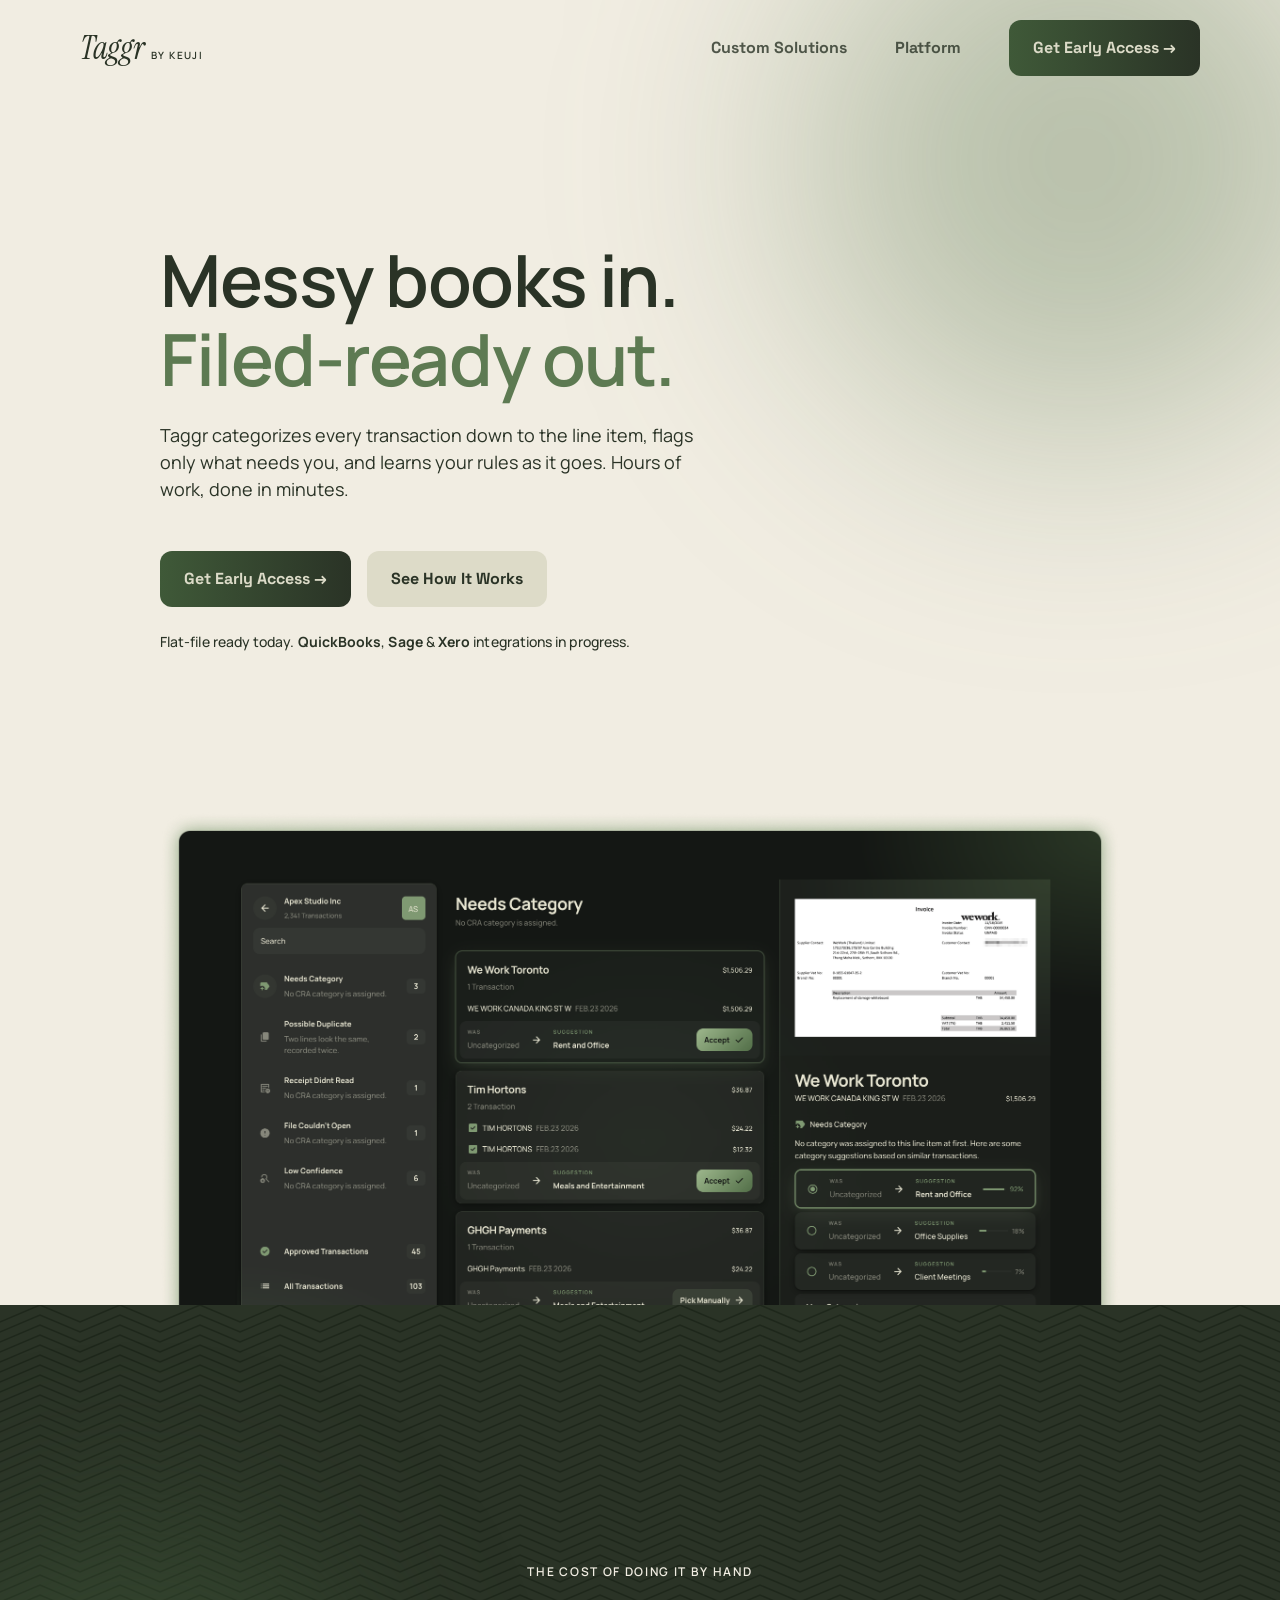
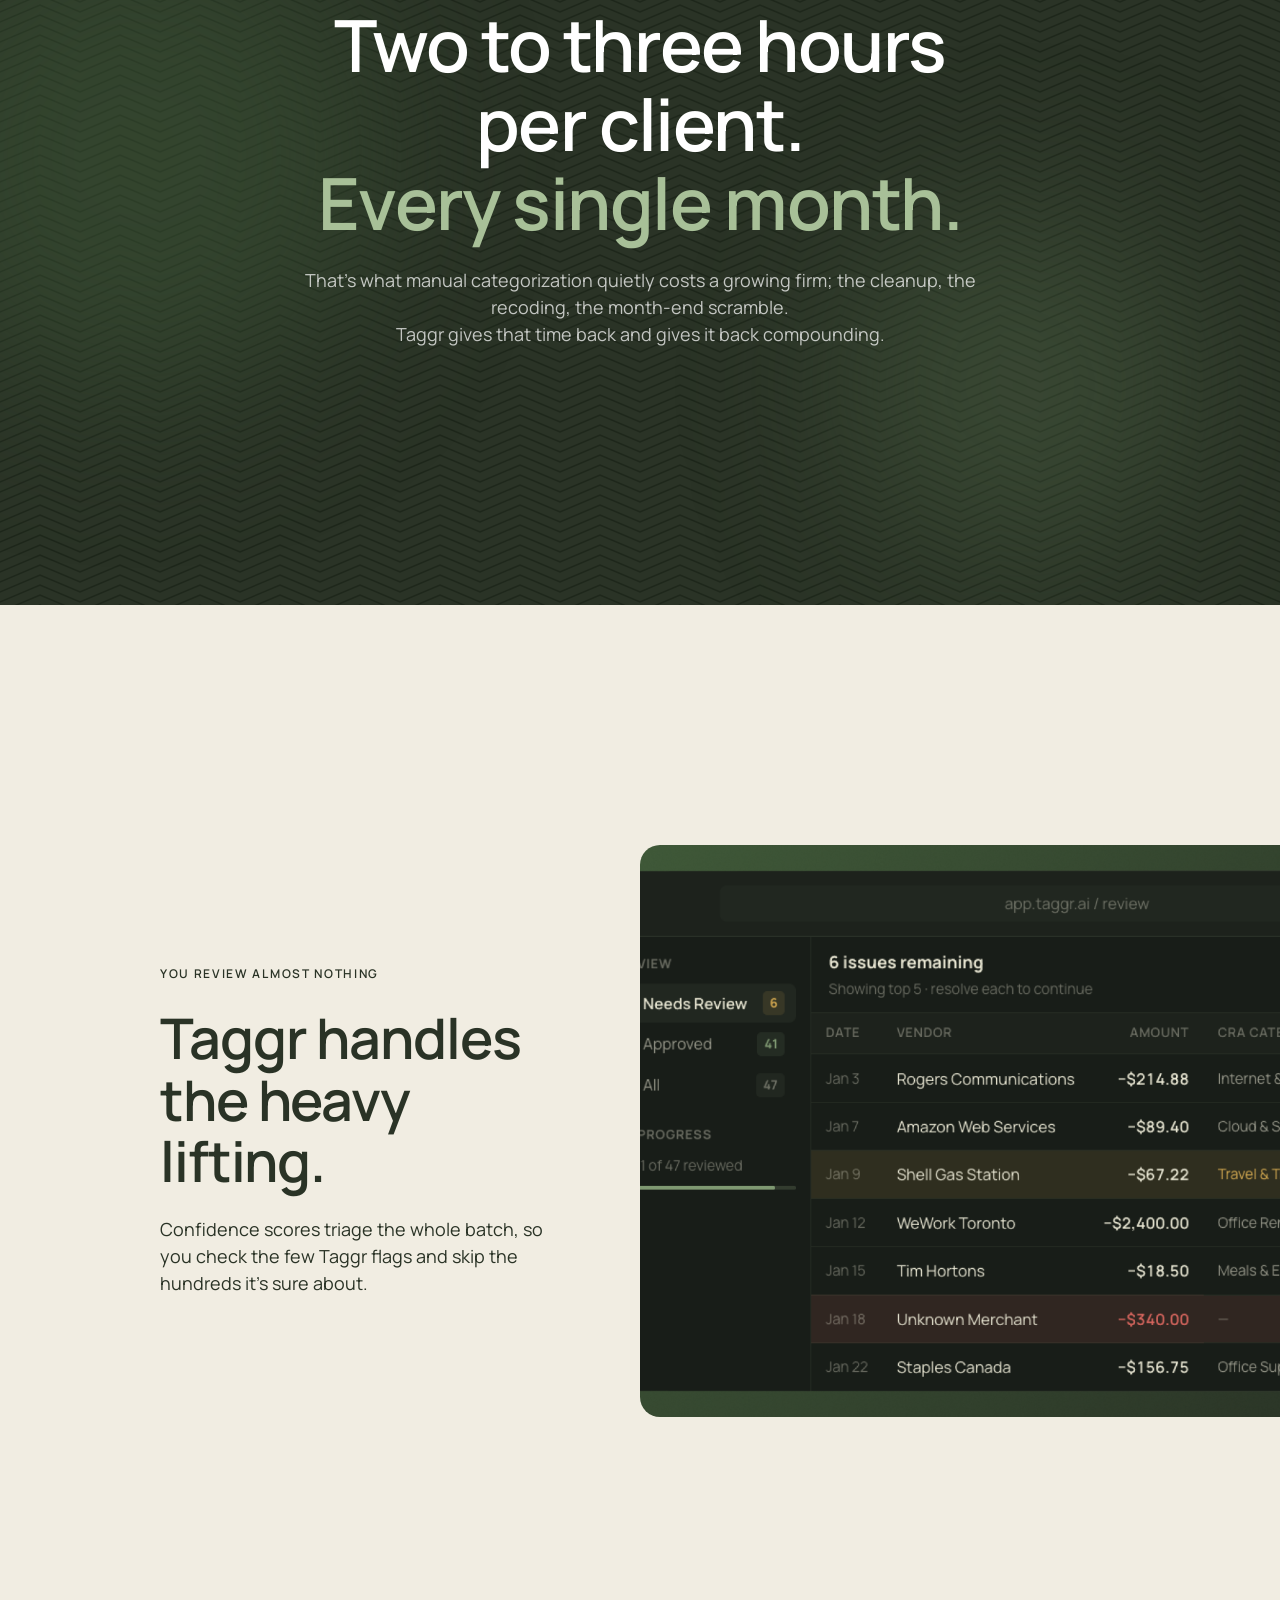
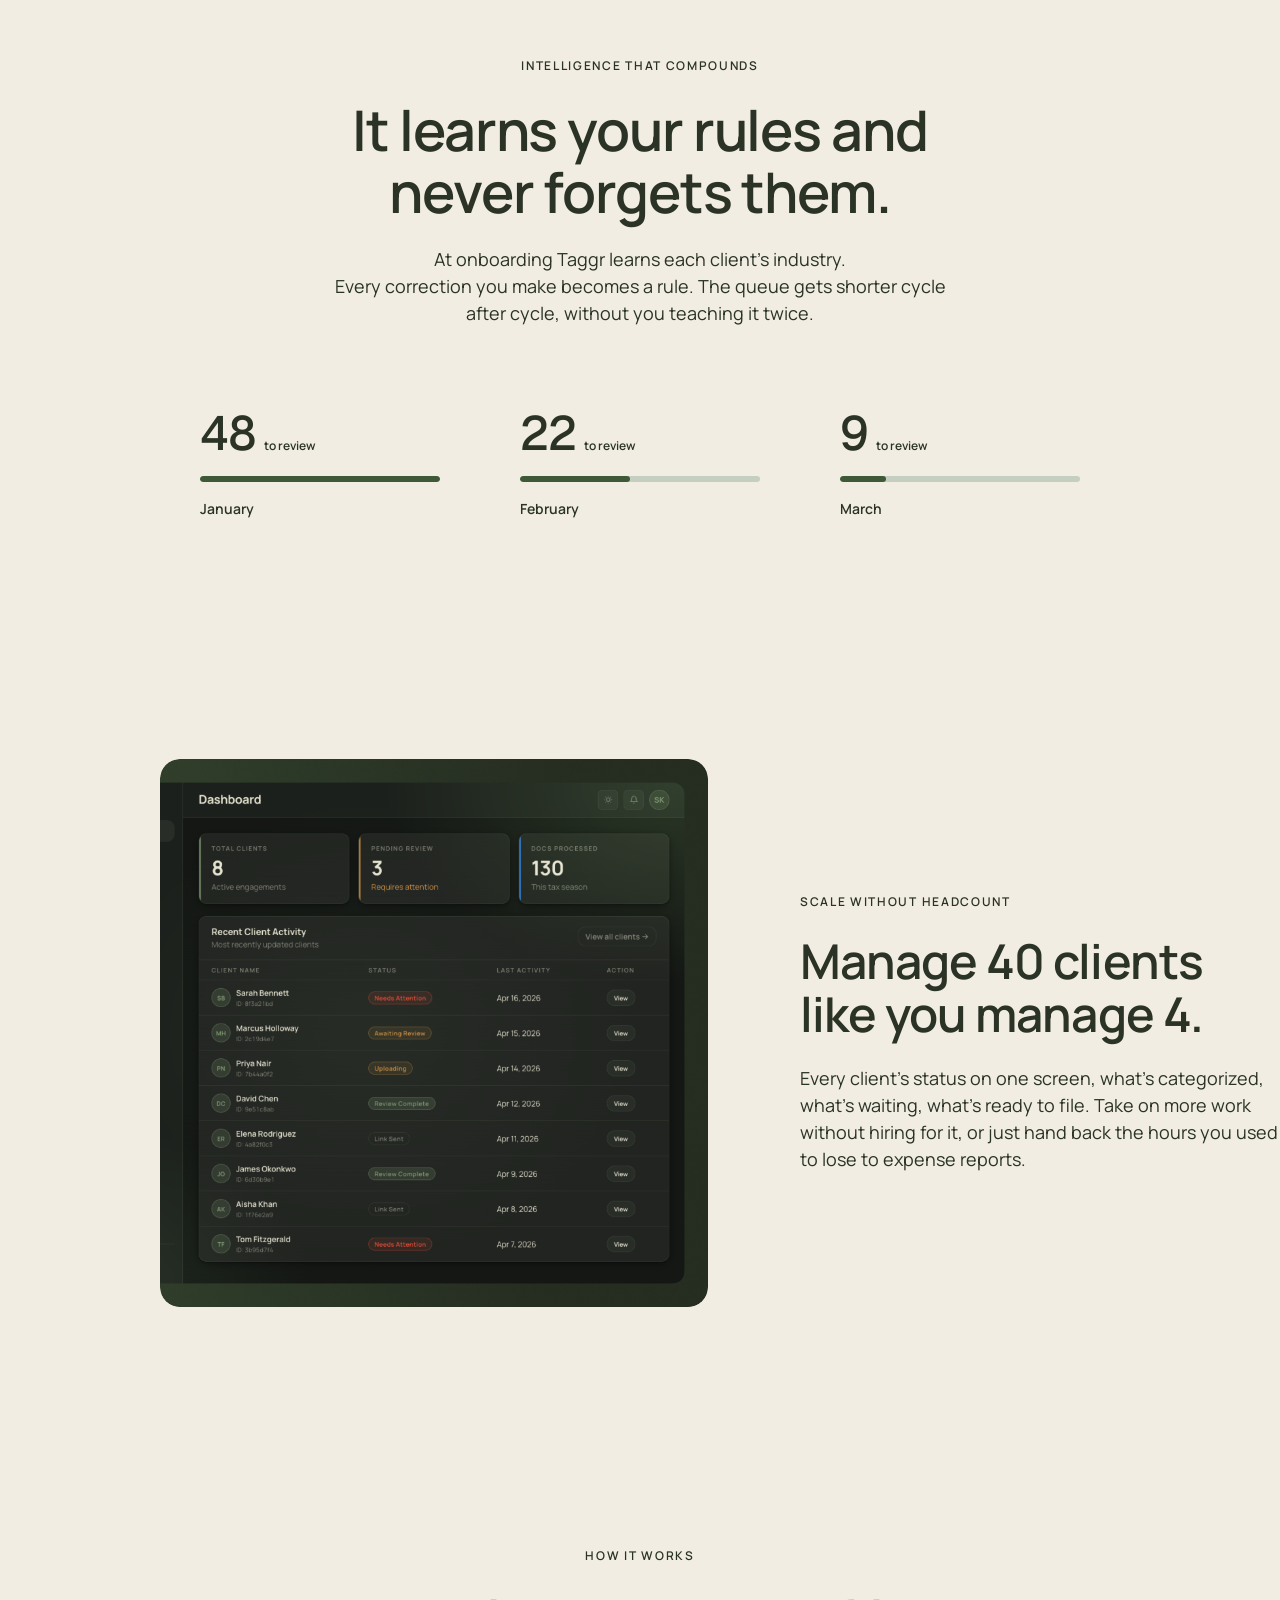
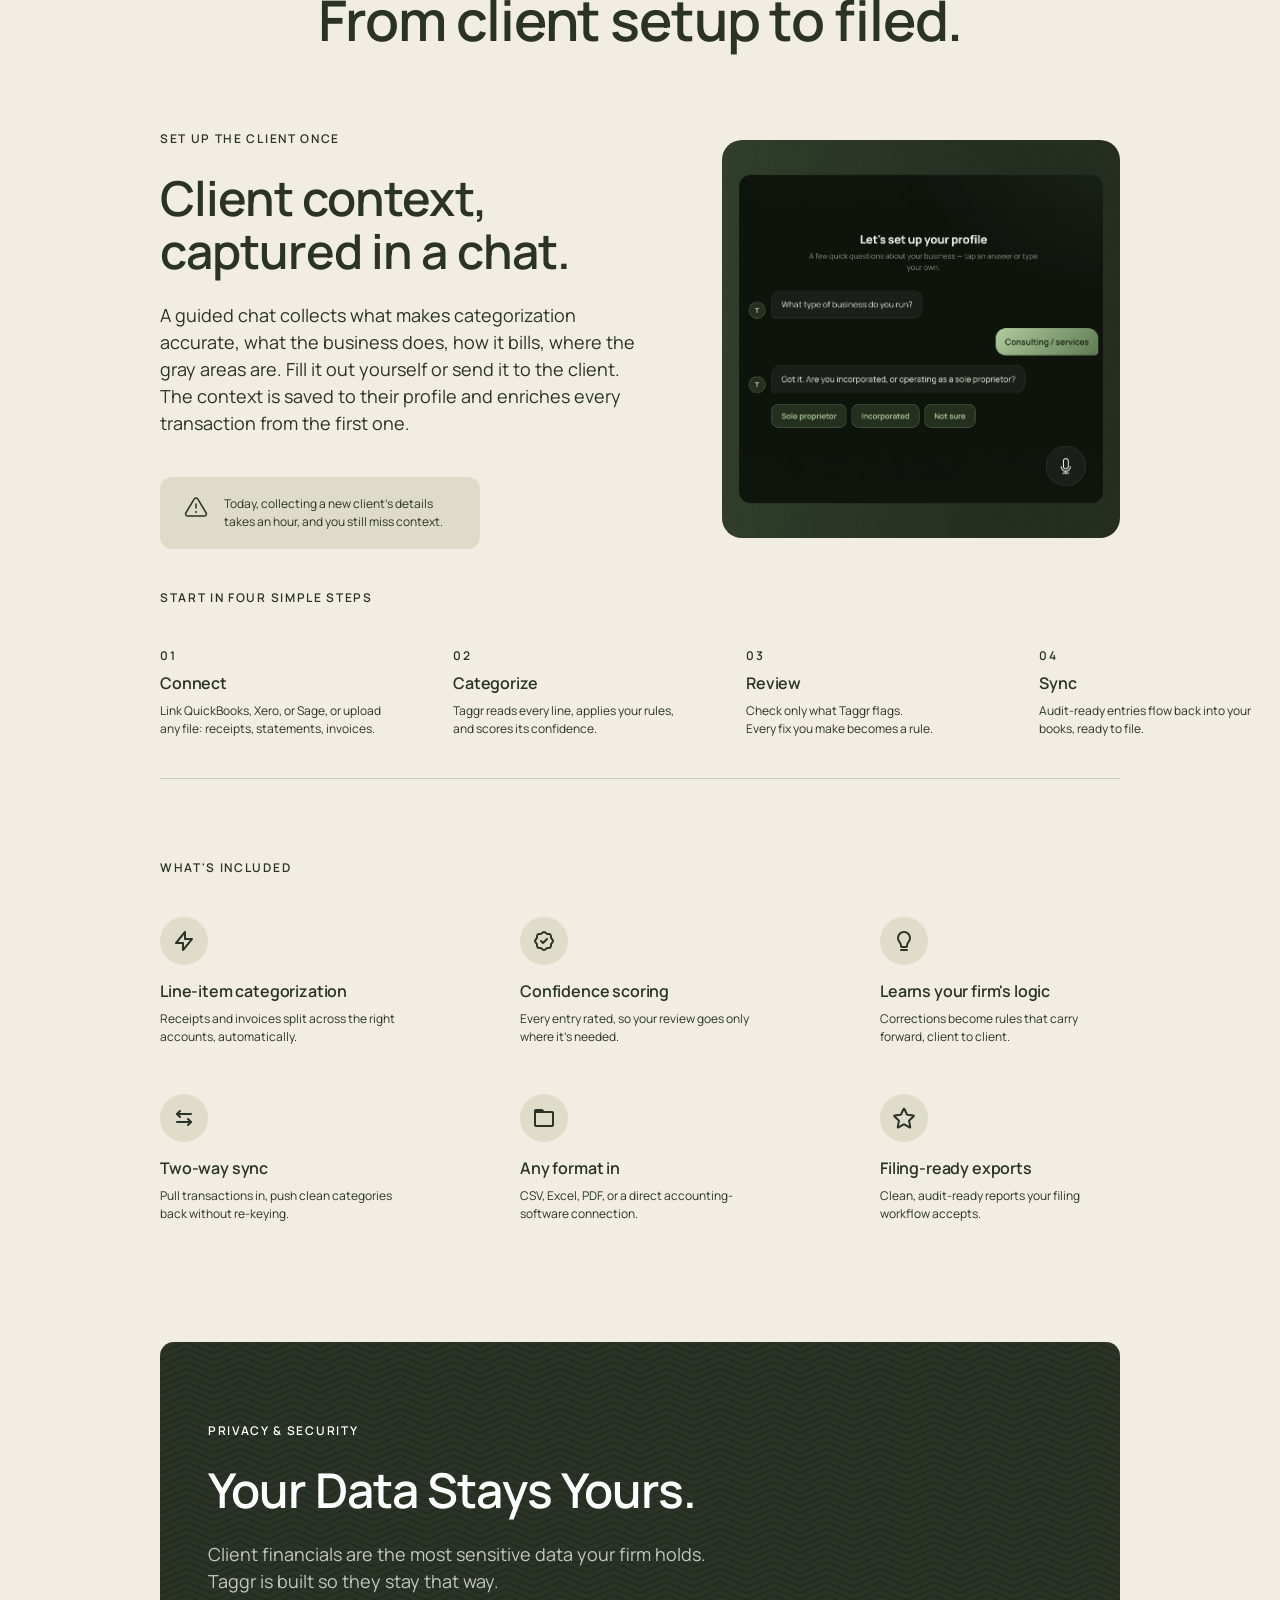
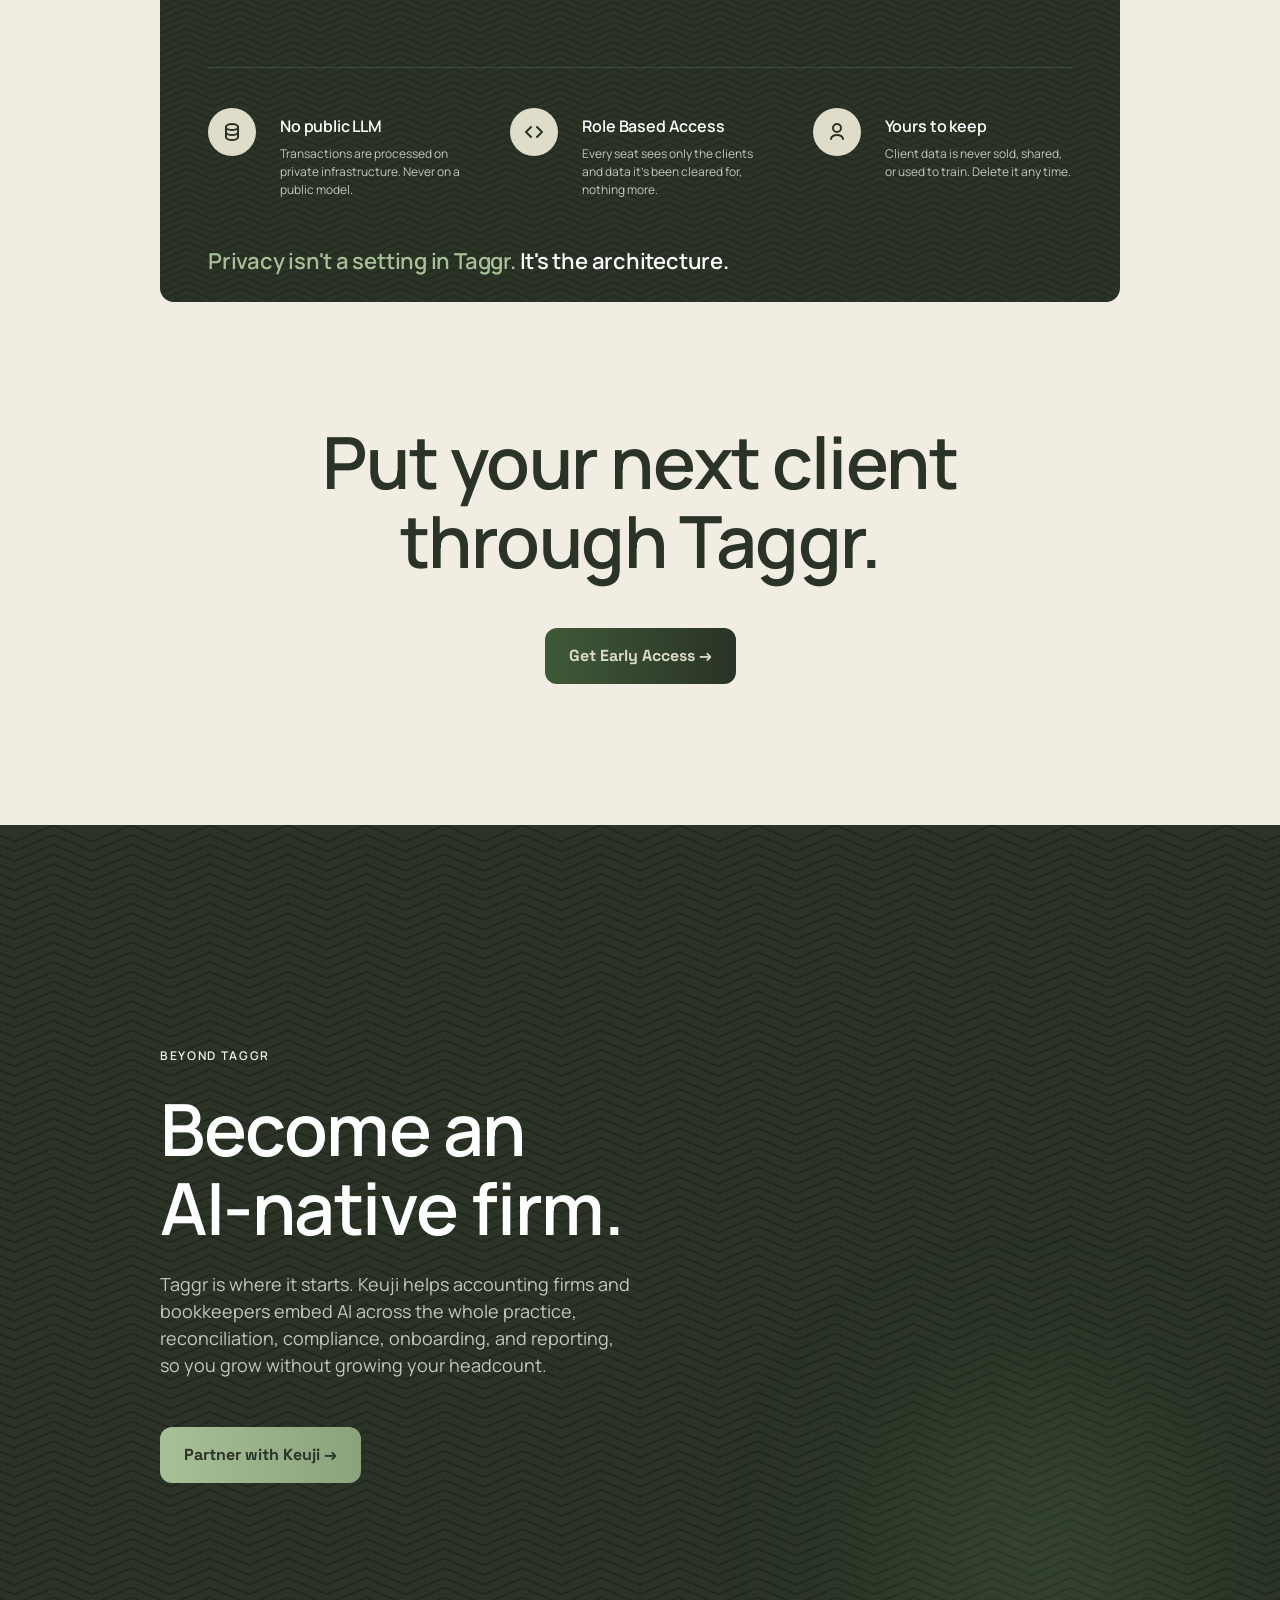
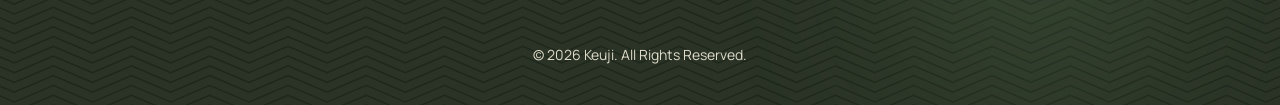
==== commit 2027f5dc: "taggr-b: remove em-dash from scale section body copy Co-Authored-By: Claude Sonnet 4.6 <noreply@anth" ====
--- a/taggr-b.html
+++ b/taggr-b.html
@@ -24,8 +24,18 @@
         <a href="#review" class="tb-nav__link" data-smooth-scroll>Platform</a>
         <a href="#" class="tb-btn tb-btn--primary" data-open-modal>Get Early Access →</a>
       </div>
+      <button class="tb-nav__hamburger" id="tbHamburger" aria-label="Open menu" aria-expanded="false">
+        <span></span>
+        <span></span>
+        <span></span>
+      </button>
     </div>
   </nav>
+  <div class="tb-mobile-menu" id="tbMobileMenu" aria-hidden="true">
+    <a href="https://www.keuji.com/accounting" class="tb-mobile-link">Custom Solutions</a>
+    <a href="#review" class="tb-mobile-link" data-smooth-scroll>Platform</a>
+    <a href="#" class="tb-btn tb-btn--primary" data-open-modal>Get Early Access →</a>
+  </div>
 
   <!-- ── Hero ── -->
   <section class="tb-hero">
@@ -39,7 +49,7 @@
         <div class="tb-hero__actions">
           <div class="tb-hero__btns">
             <a href="#" class="tb-btn tb-btn--primary" data-open-modal>Get Early Access →</a>
-            <a href="#how-it-works" class="tb-btn tb-btn--secondary">See How It Works</a>
+            <a href="#how-it-works" class="tb-btn tb-btn--secondary" data-smooth-scroll>See How It Works</a>
           </div>
           <p class="tb-body-sm">Flat-file ready today. <strong>QuickBooks</strong>, <strong>Sage</strong> &amp; <strong>Xero</strong> integrations in progress.</p>
         </div>
@@ -126,7 +136,7 @@
         <div class="tb-scale-copy">
           <span class="tb-eyebrow">Scale Without Headcount</span>
           <h2 class="tb-h3">Manage 40 clients<br>like you manage 4.</h2>
-          <p class="tb-body-lg">Every client's status on one screen, what's categorized, what's waiting — what's ready to file. Take on more work without hiring for it, or just hand back the hours you used to lose to expense reports.</p>
+          <p class="tb-body-lg">Every client's status on one screen, what's categorized, what's waiting, what's ready to file. Take on more work without hiring for it, or just hand back the hours you used to lose to expense reports.</p>
         </div>
       </div>
     </div>
@@ -433,7 +443,7 @@
           <h2 class="tb-h1 tb-h1--light">Become an<br>AI-native firm.</h2>
           <p class="tb-body-lg tb-body--light">Taggr is where it starts. Keuji helps accounting firms and bookkeepers embed AI across the whole practice, reconciliation, compliance, onboarding, and reporting, so you grow without growing your headcount.</p>
         </div>
-        <a href="index.html" class="tb-btn tb-btn--partner">Partner with Keuji →</a>
+        <a href="/" class="tb-btn tb-btn--partner">Partner with Keuji →</a>
       </div>
     </div>
     <footer class="tb-footer">
@@ -691,6 +701,39 @@
         });
       });
     })();
+
+    // ── Hamburger menu ──
+    (function () {
+      var btn  = document.getElementById('tbHamburger');
+      var menu = document.getElementById('tbMobileMenu');
+      if (!btn || !menu) return;
+
+      function open() {
+        menu.classList.add('is-open');
+        btn.classList.add('is-open');
+        btn.setAttribute('aria-expanded', 'true');
+        menu.setAttribute('aria-hidden', 'false');
+      }
+      function close() {
+        menu.classList.remove('is-open');
+        btn.classList.remove('is-open');
+        btn.setAttribute('aria-expanded', 'false');
+        menu.setAttribute('aria-hidden', 'true');
+      }
+
+      btn.addEventListener('click', function (e) {
+        e.stopPropagation();
+        menu.classList.contains('is-open') ? close() : open();
+      });
+
+      menu.querySelectorAll('a').forEach(function (link) {
+        link.addEventListener('click', close);
+      });
+
+      document.addEventListener('click', function (e) {
+        if (!btn.contains(e.target) && !menu.contains(e.target)) close();
+      });
+    })();
   </script>
 
 </body>
--- a/taggr-b.css
+++ b/taggr-b.css
@@ -160,7 +160,21 @@
 .tb-btn--primary {
   background: linear-gradient(90deg, #3F5938 0%, #2A3326 100%);
   color: #DCDBC8;
-}
+  position: relative;
+  overflow: hidden;
+  isolation: isolate;
+}
+.tb-btn--primary::before {
+  content: '';
+  position: absolute;
+  inset: 0;
+  background: linear-gradient(90deg, #2A3326 0%, #3F5938 100%);
+  opacity: 0;
+  transition: opacity 0.25s ease;
+  z-index: -1;
+}
+.tb-btn--primary:hover { filter: none; }
+.tb-btn--primary:hover::before { opacity: 1; }
 /* Secondary (hero "See How It Works"): cream bg, dark text */
 .tb-btn--secondary {
   background: var(--tb-cream-btn);
@@ -259,11 +273,9 @@
   -webkit-backdrop-filter: blur(20px);
   box-shadow: 0 1px 0 var(--tb-border);
 }
-/* Nav has tighter padding (80px) than content container (160px) */
 .tb-nav__inner {
-  max-width: 1440px;
+  width: 100%;
   padding-inline: 80px;
-  margin-inline: auto;
   display: flex;
   align-items: center;
   justify-content: space-between;
@@ -305,6 +317,56 @@
   transition: opacity 0.15s;
 }
 .tb-nav__link:hover { opacity: 1; }
+
+.tb-nav__hamburger {
+  display: none;
+  flex-direction: column;
+  justify-content: center;
+  gap: 5px;
+  background: none;
+  border: none;
+  cursor: pointer;
+  padding: 8px;
+  margin: -8px;
+}
+.tb-nav__hamburger span {
+  display: block;
+  width: 22px;
+  height: 2px;
+  background: var(--tb-dark);
+  border-radius: 2px;
+  transition: transform 300ms ease, opacity 200ms ease;
+}
+.tb-nav__hamburger.is-open span:nth-child(1) { transform: translateY(7px) rotate(45deg); }
+.tb-nav__hamburger.is-open span:nth-child(2) { opacity: 0; transform: scaleX(0); }
+.tb-nav__hamburger.is-open span:nth-child(3) { transform: translateY(-7px) rotate(-45deg); }
+
+.tb-mobile-menu {
+  display: none;
+  position: fixed;
+  top: 60px;
+  left: 0; right: 0;
+  z-index: 99;
+  flex-direction: column;
+  background: rgba(42, 51, 38, 0.97);
+  backdrop-filter: blur(20px);
+  -webkit-backdrop-filter: blur(20px);
+  border-bottom: 1px solid rgba(255, 255, 255, 0.08);
+  padding: 4px 24px 24px;
+}
+.tb-mobile-menu.is-open { display: flex; }
+.tb-mobile-link {
+  font-family: var(--tb-font-btn);
+  font-size: 18px;
+  font-weight: 500;
+  color: rgba(223, 220, 202, 0.7);
+  text-decoration: none;
+  padding: 16px 0;
+  border-bottom: 1px solid rgba(255, 255, 255, 0.07);
+  transition: color 200ms ease;
+}
+.tb-mobile-link:hover { color: var(--tb-cream); }
+.tb-mobile-menu .tb-btn { margin-top: 16px; }
 
 /* ── Hero ── */
 .tb-hero {
@@ -900,7 +962,7 @@
 
 @media (max-width: 991px) {
   .tb-container { padding-inline: 16px; }
-  .tb-nav__inner { padding-inline: 16px; }
+  .tb-nav__inner { padding-inline: 48px; }
   .tb-nav__links { gap: 24px; }
   .tb-nav__link { font-size: 14px; }
 
@@ -953,8 +1015,10 @@
 
 @media (max-width: 767px) {
   .tb-container { padding-inline: 16px; }
-  .tb-nav__inner { padding-inline: 16px; }
+  .tb-nav__inner { padding-inline: 24px; }
   .tb-nav__link { display: none; }
+  .tb-nav__links .tb-btn { display: none; }
+  .tb-nav__hamburger { display: flex; }
 
   .tb-h1 { font-size: 40px; }
   .tb-h2 { font-size: 32px; }
@@ -1012,6 +1076,7 @@
 @media (max-width: 479px) {
   .tb-container { padding-inline: 16px; }
   .tb-nav__inner { padding-inline: 16px; }
+  .tb-logo-wordmark { font-size: 26px; }
 
   .tb-h1 { font-size: 34px; }
   .tb-h2 { font-size: 28px; }
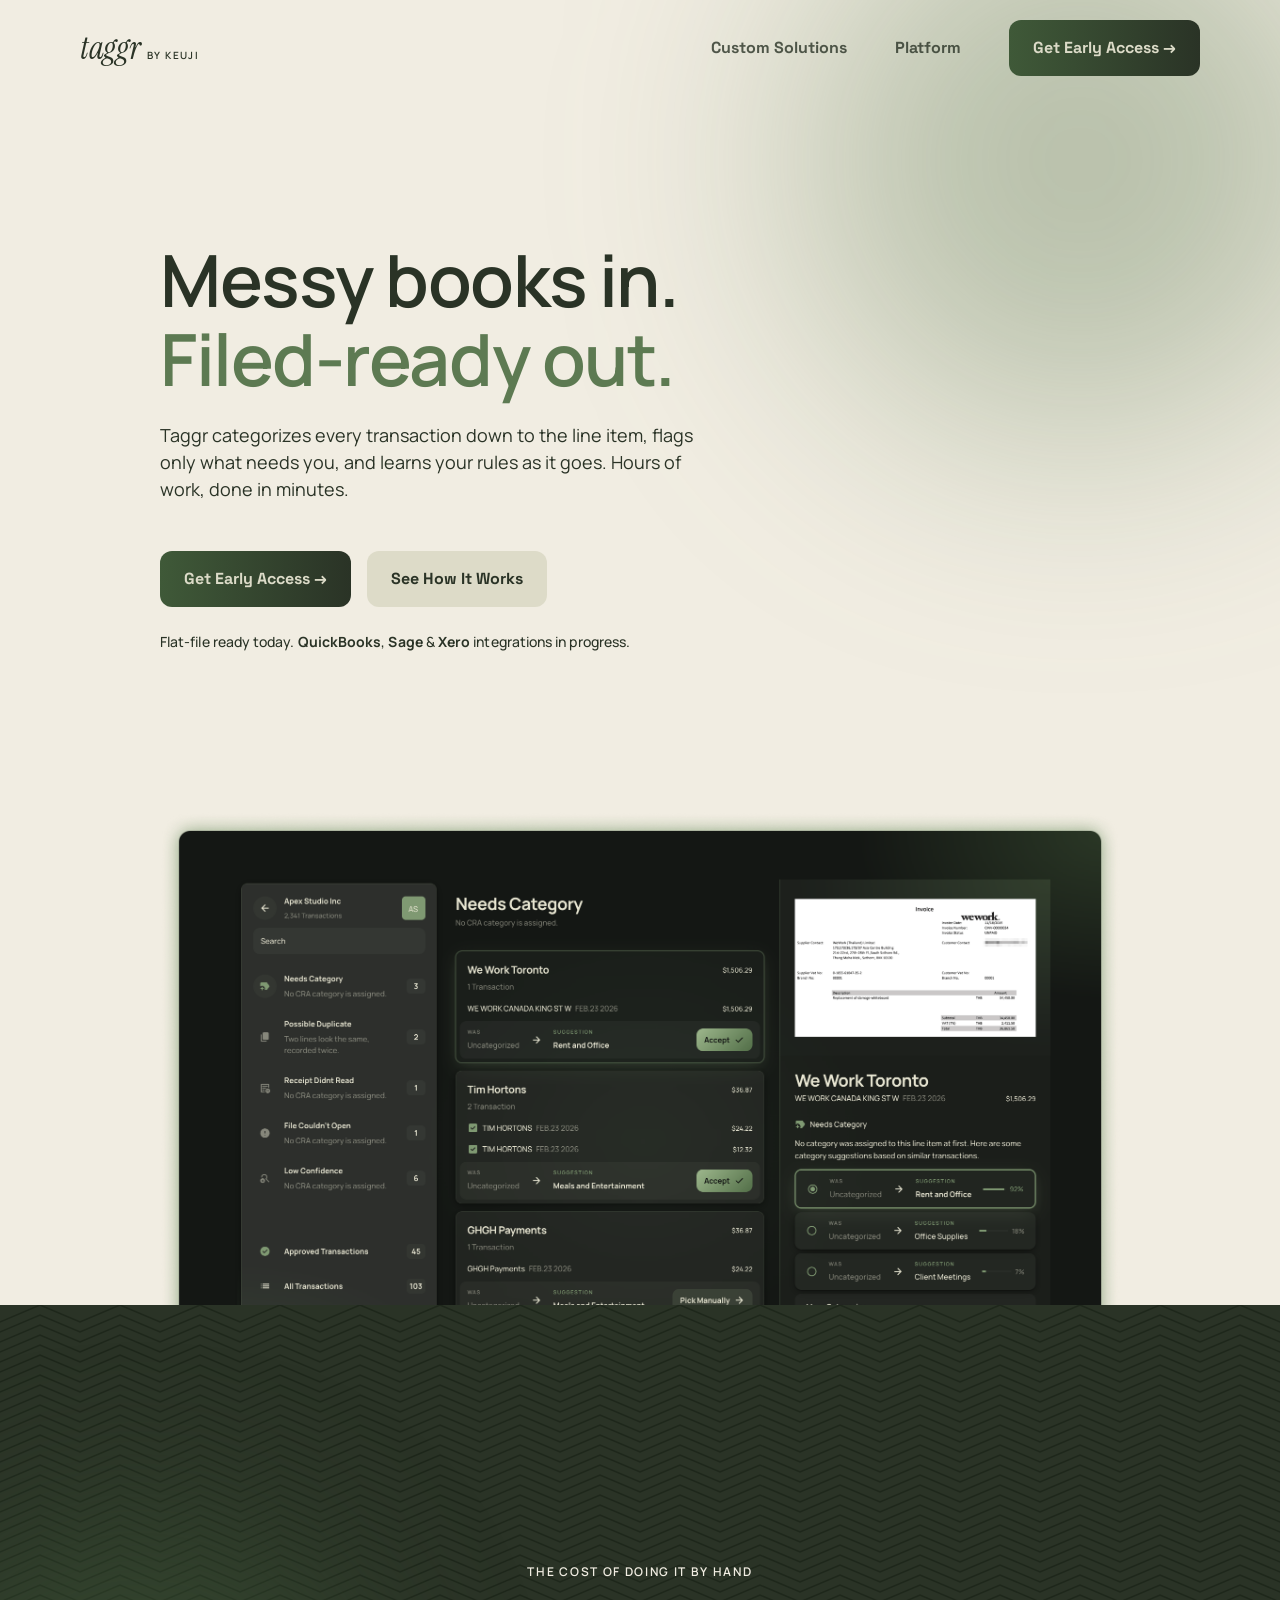
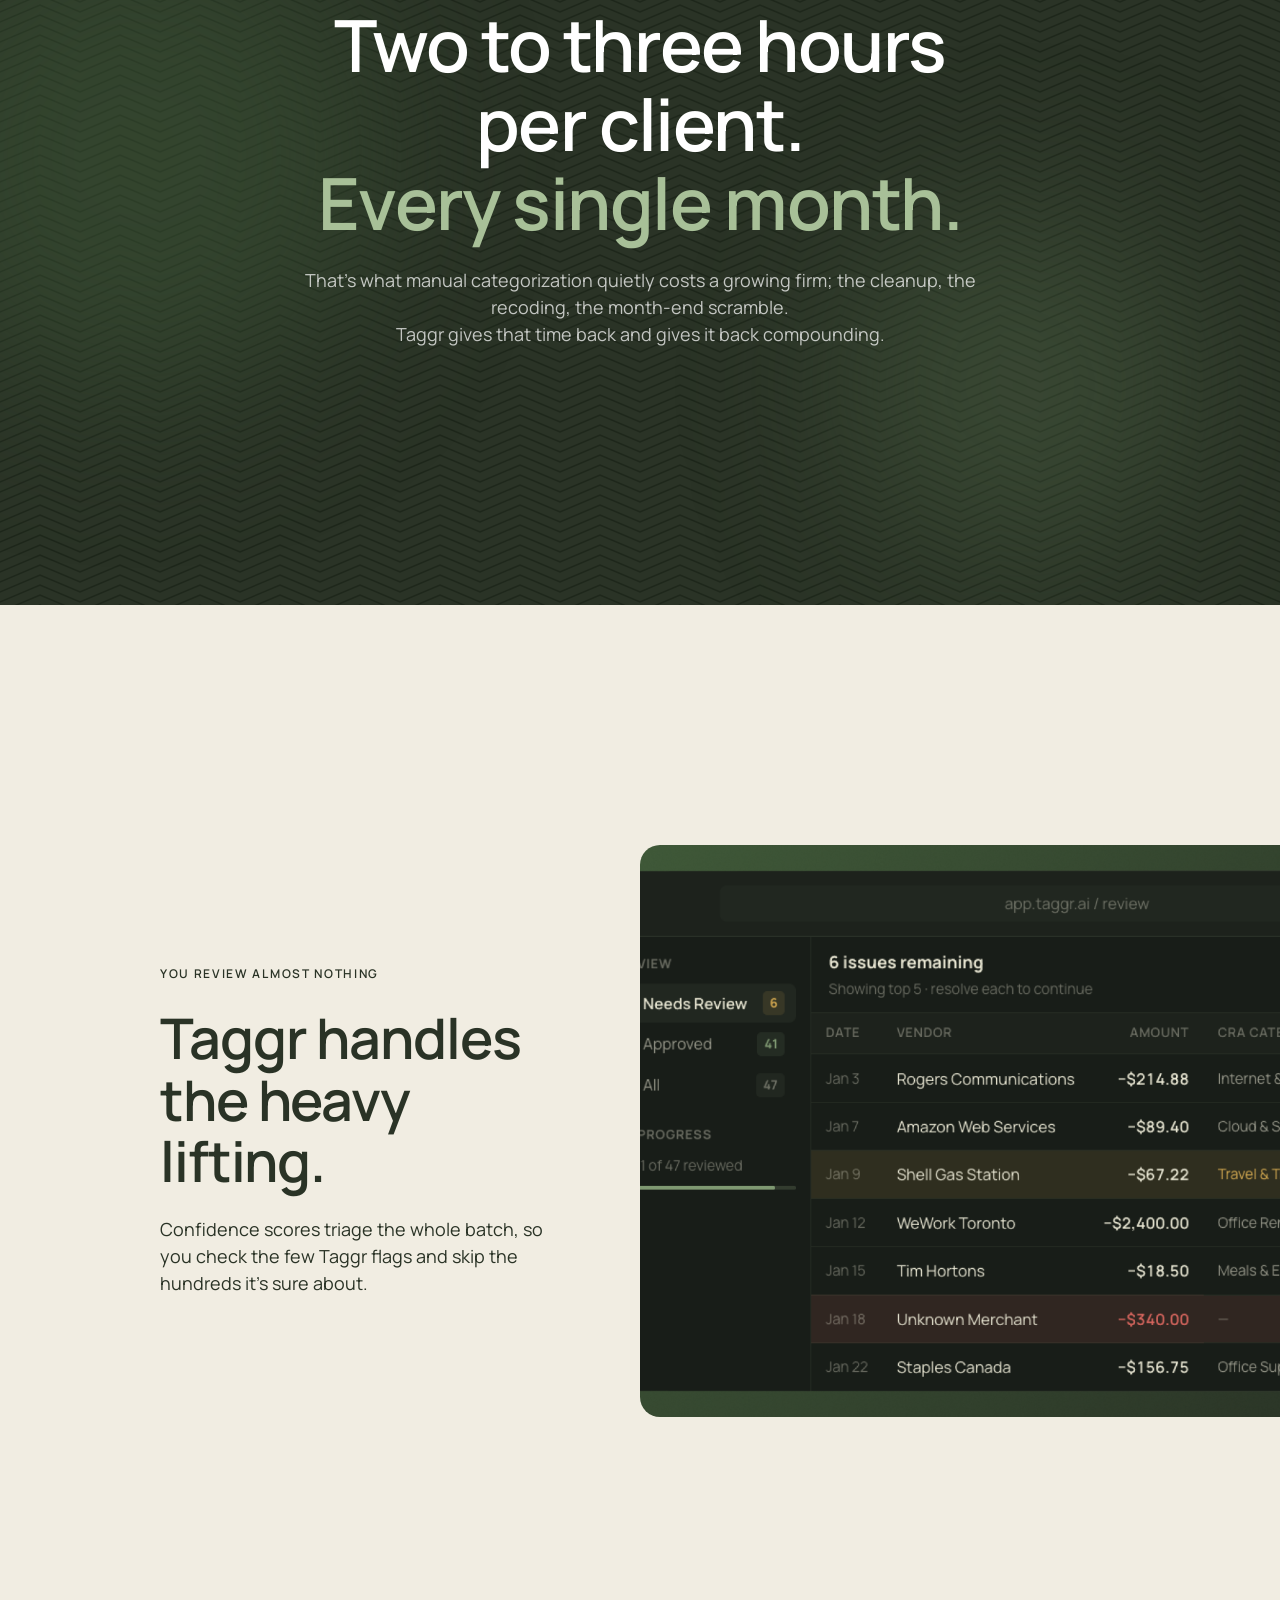
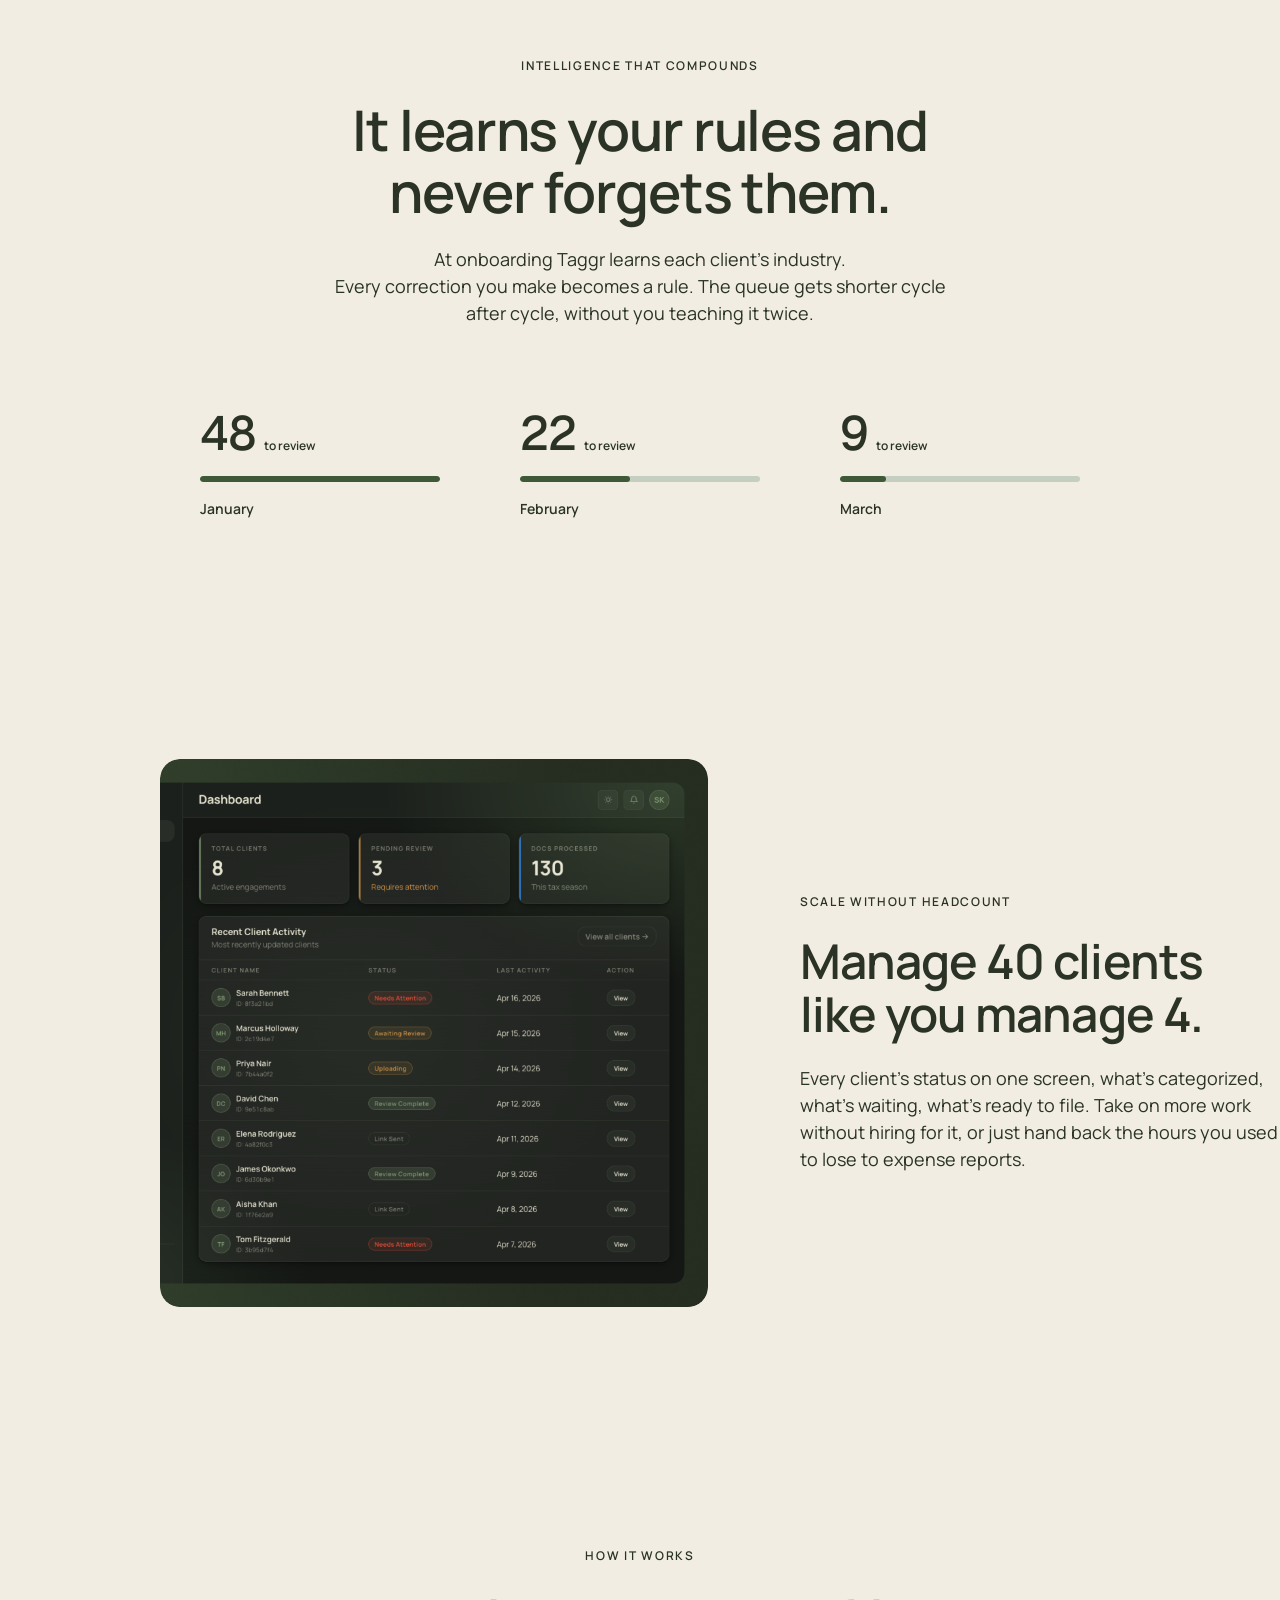
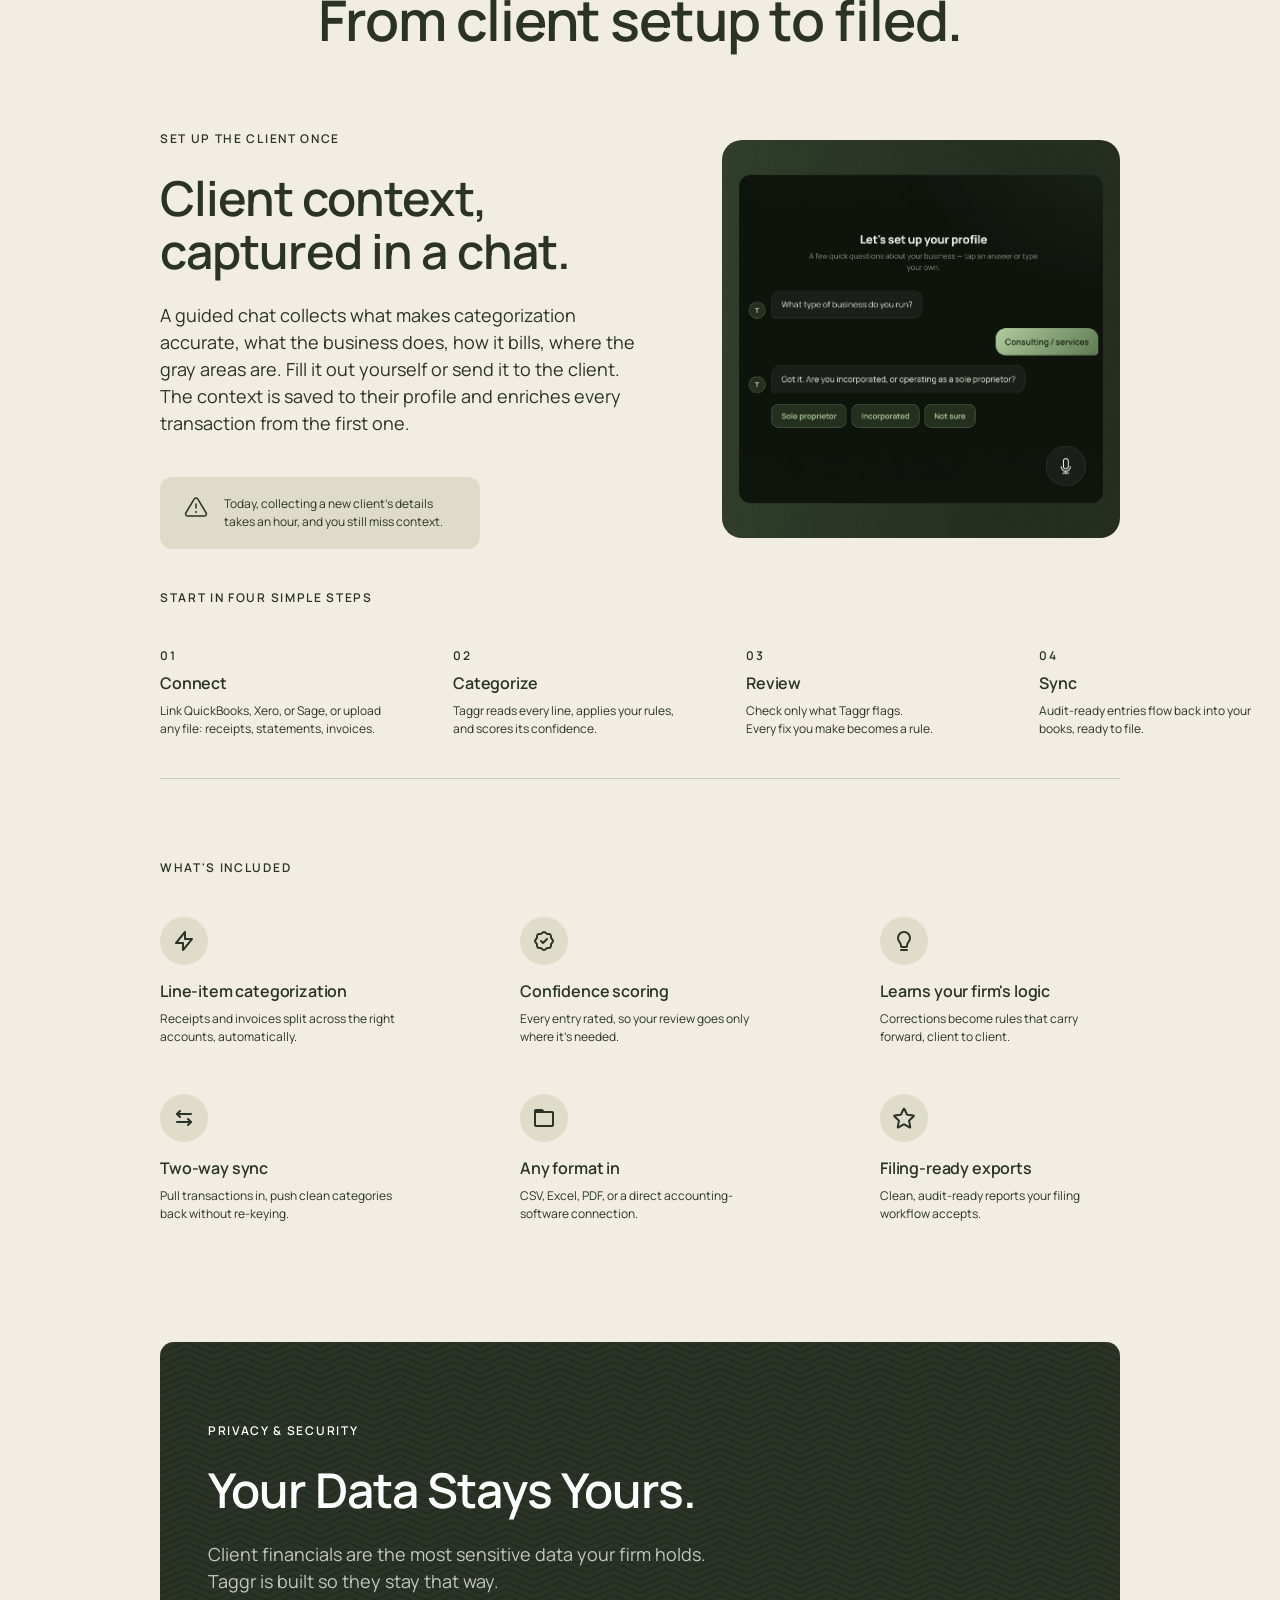
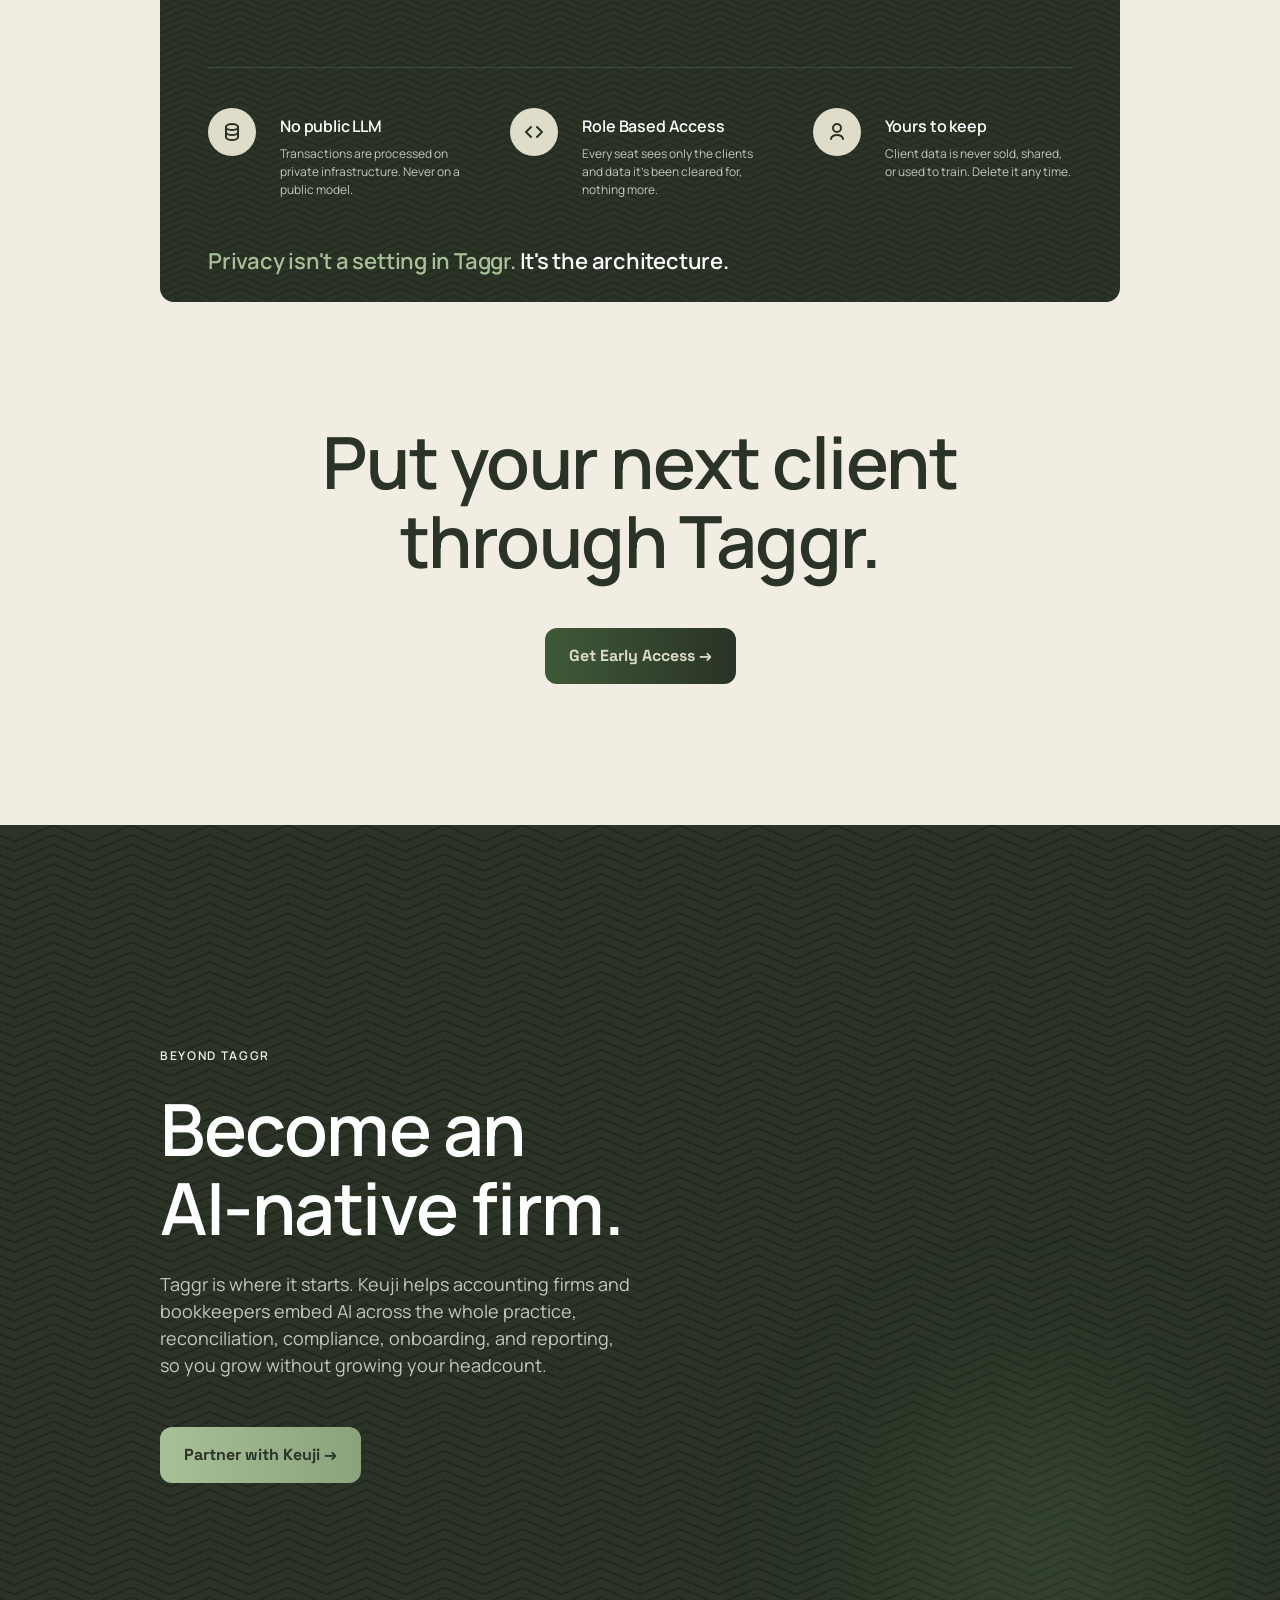
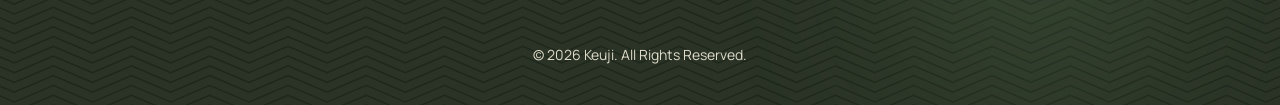
==== commit 791706af: "taggr-b: lowercase logo wordmark (Taggr → taggr) Co-Authored-By: Claude Sonnet 4.6 <noreply@anthropi" ====
--- a/taggr-b.html
+++ b/taggr-b.html
@@ -16,7 +16,7 @@
   <nav class="tb-nav" id="tbNav">
     <div class="tb-nav__inner">
       <a href="taggr-b.html" class="tb-nav__logo">
-        <span class="tb-logo-wordmark">Taggr</span>
+        <span class="tb-logo-wordmark">taggr</span>
         <span class="tb-logo-sub">BY KEUJI</span>
       </a>
       <div class="tb-nav__links">
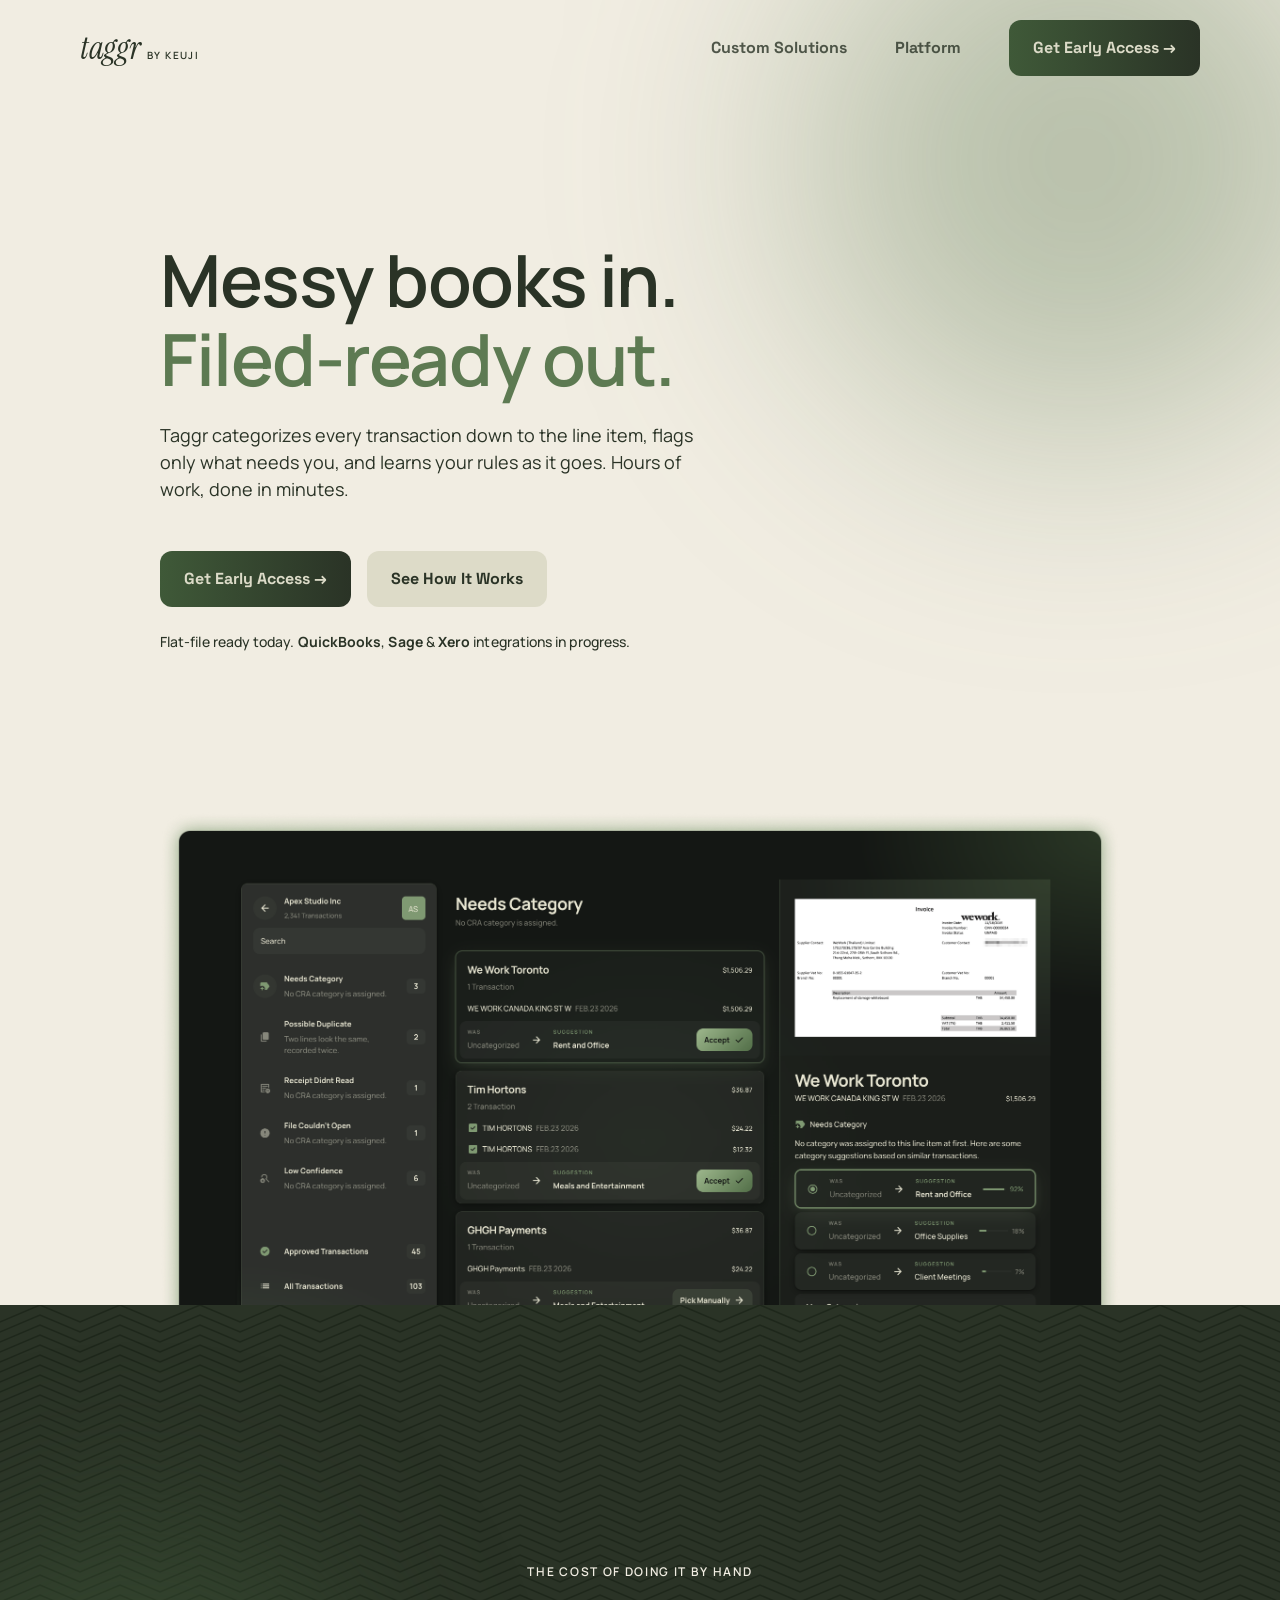
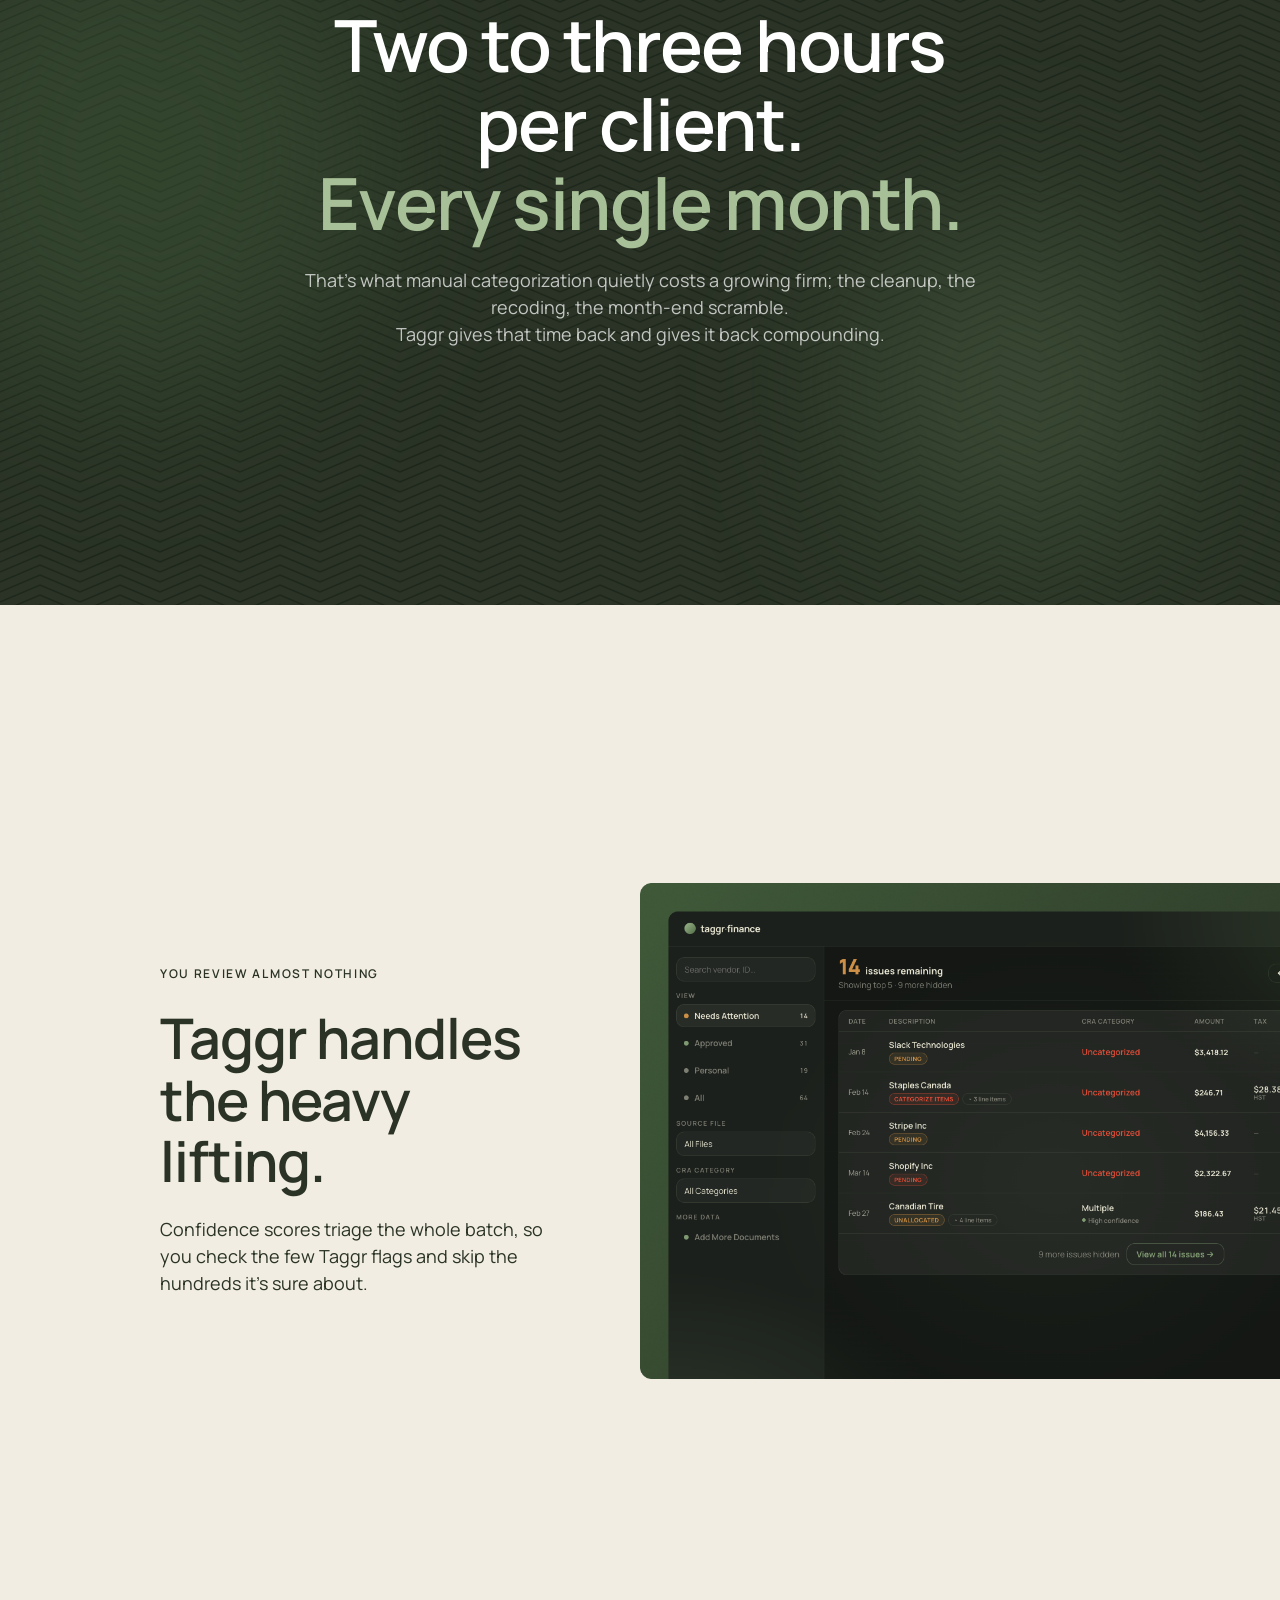
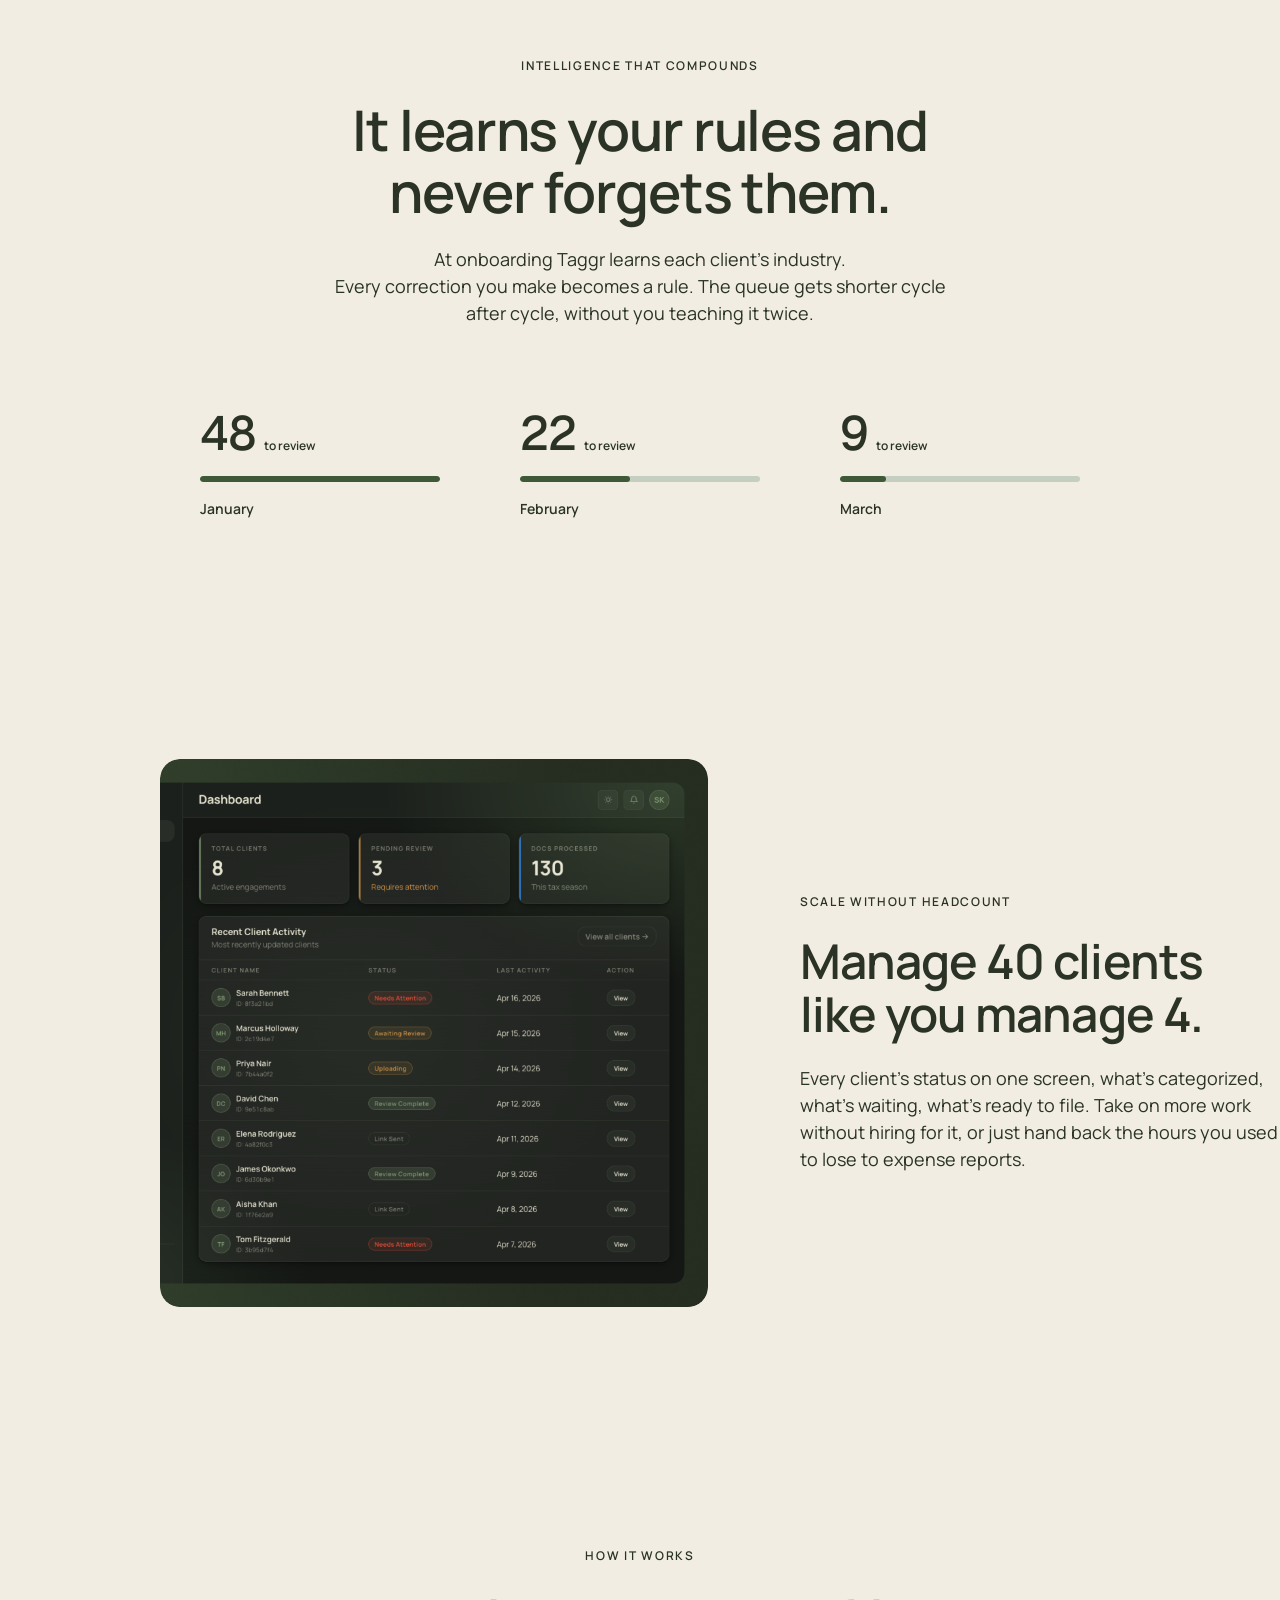
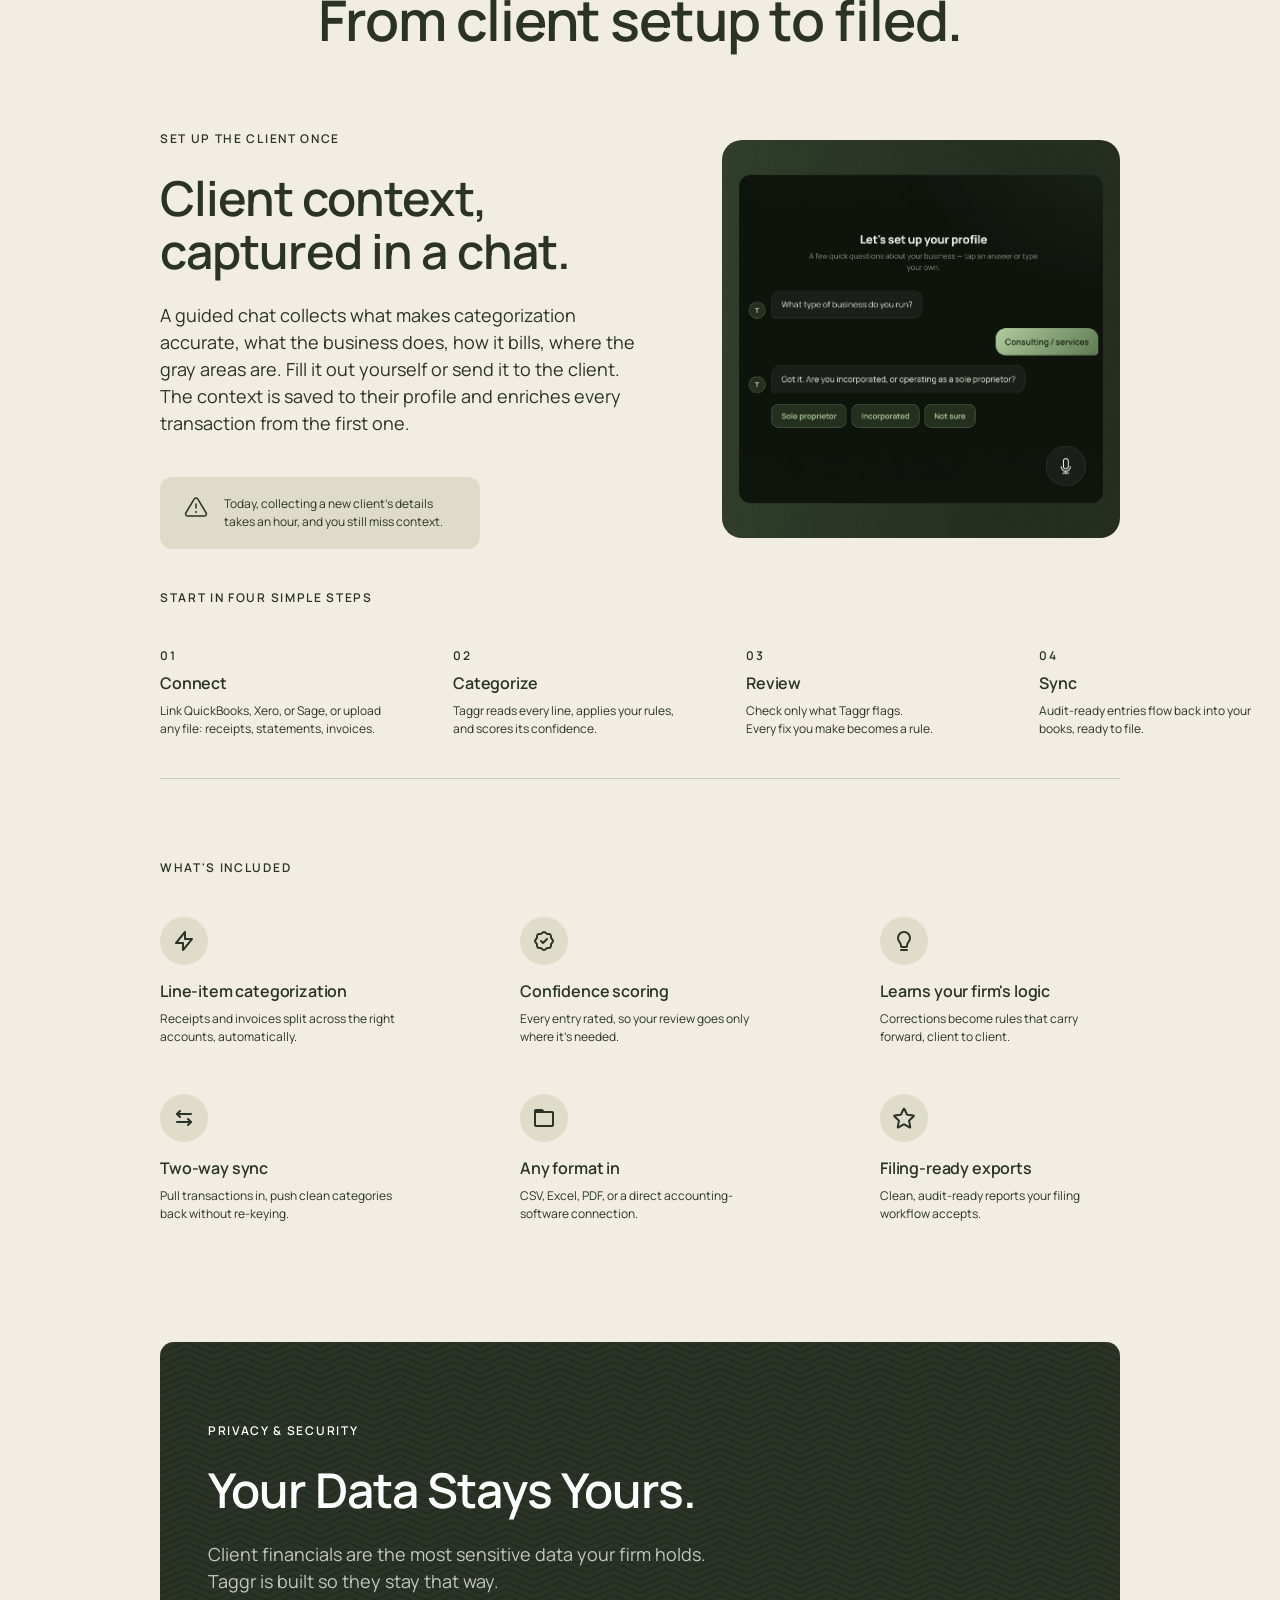
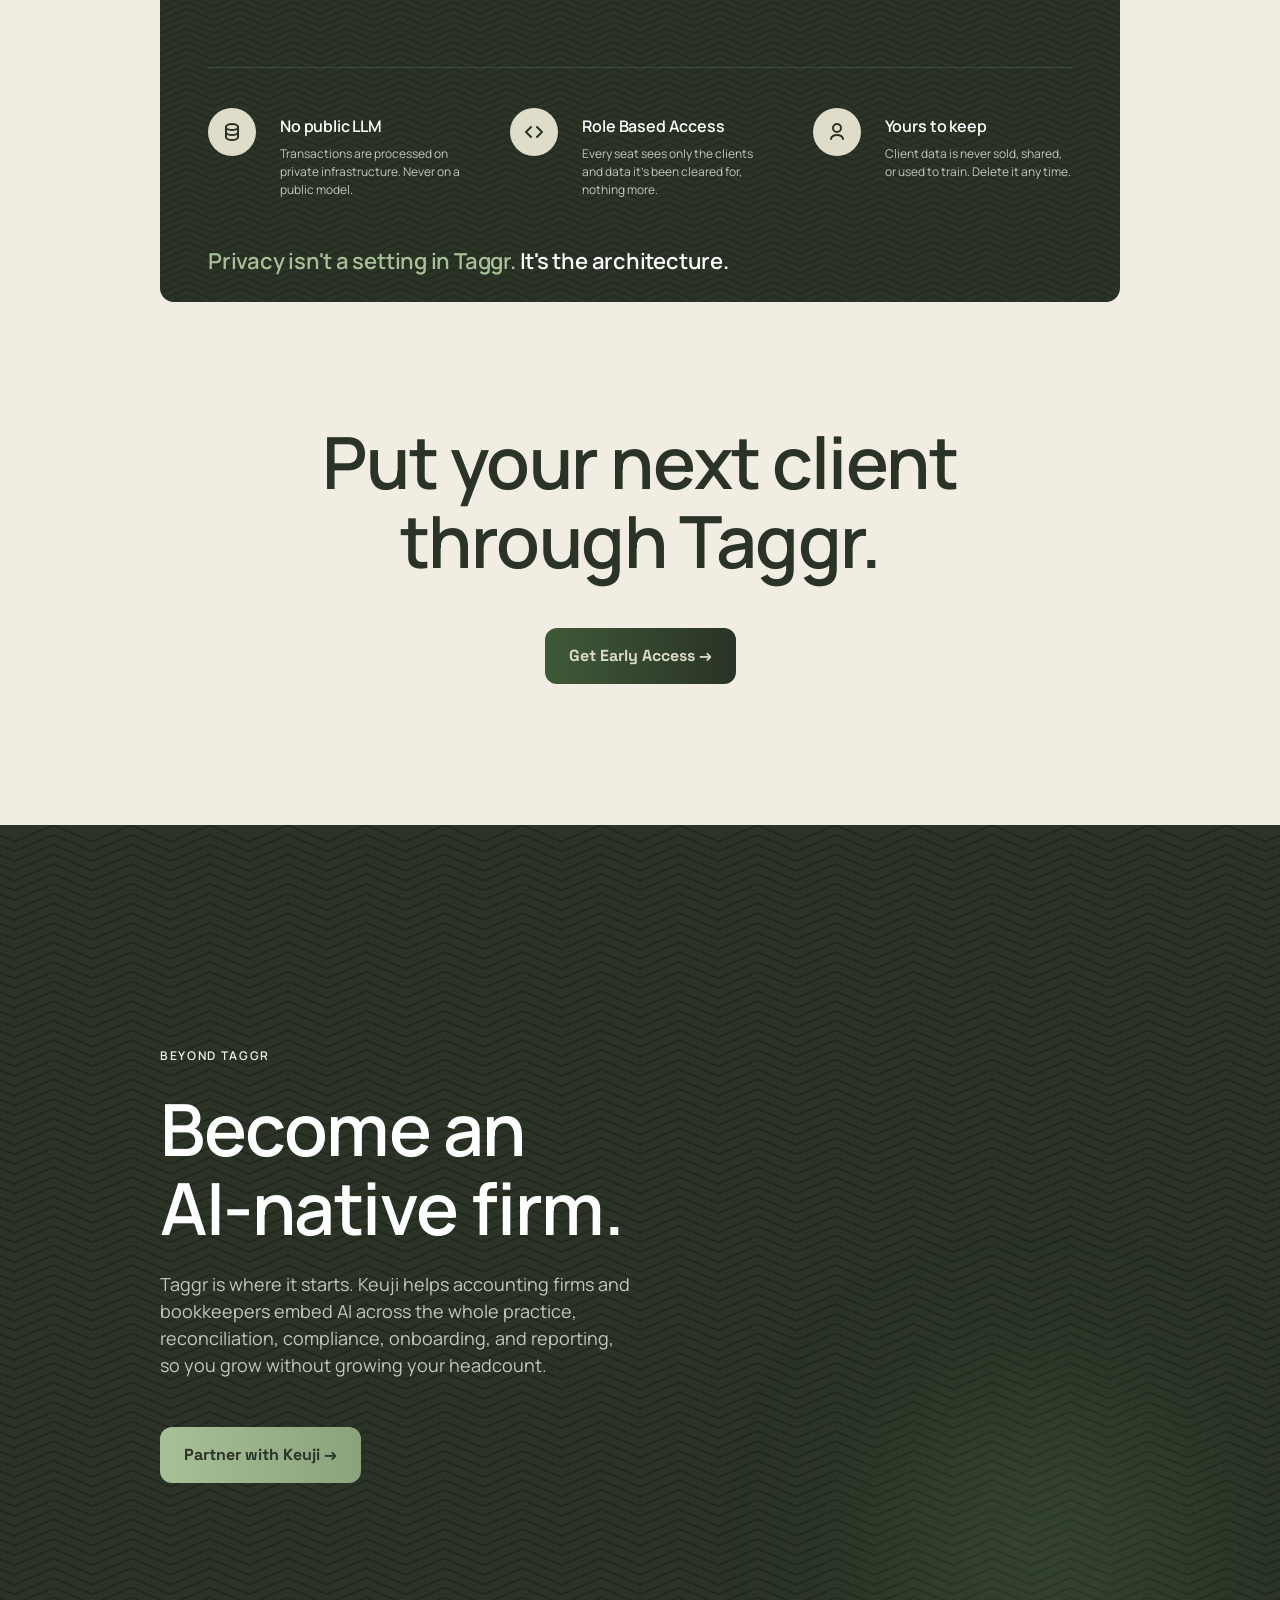
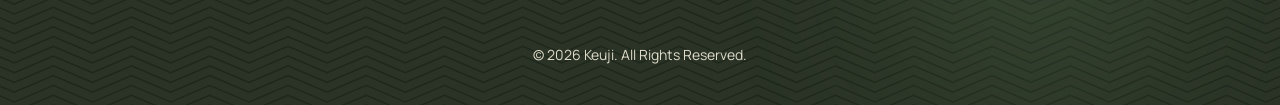
==== commit 156840c6: "taggr-b: swap review section image to review-image-3, natural size right-aligned Image renders at it" ====
--- a/taggr-b.html
+++ b/taggr-b.html
@@ -6,7 +6,9 @@
   <title>Taggr — AI-Native Transaction Categorization</title>
   <link rel="preconnect" href="https://fonts.googleapis.com">
   <link rel="preconnect" href="https://fonts.gstatic.com" crossorigin>
-  <link href="https://fonts.googleapis.com/css2?family=Manrope:wght@400;500;600&family=Geist+Mono:wght@500&family=Space+Grotesk:wght@700&display=swap" rel="stylesheet">
+  <link href="https://fonts.googleapis.com/css2?family=Manrope:wght@400;500;600&family=Geist+Mono:wght@500&family=Space+Grotesk:wght@700&display=block" rel="stylesheet">
+  <link rel="preload" href="fonts/InstrumentSerif-Regular.ttf" as="font" type="font/ttf" crossorigin>
+  <link rel="preload" href="fonts/InstrumentSerif-Italic.ttf" as="font" type="font/ttf" crossorigin>
   <link rel="stylesheet" href="styles.css">
   <link rel="stylesheet" href="taggr-b.css">
 </head>
@@ -82,7 +84,7 @@
         <p class="tb-body-lg">Confidence scores triage the whole batch, so you check the few Taggr flags and skip the hundreds it's sure about.</p>
       </div>
       <div class="tb-review__image reveal reveal-d2">
-        <img src="assets/review-image.png" alt="Taggr review queue">
+        <img src="assets/review-image-3.png" alt="Taggr review queue">
       </div>
     </div>
   </section>
--- a/taggr-b.css
+++ b/taggr-b.css
@@ -436,11 +436,16 @@
   align-self: stretch;
   overflow: hidden;
   border-radius: 20px 0 0 20px;
+  display: flex;
+  align-items: center;
+  justify-content: flex-end;
 }
 .tb-review__image img {
-  width: 100%;
-  height: 100%;
-  object-fit: cover;
+  width: auto;
+  height: auto;
+  max-height: 100%;
+  flex-shrink: 0;
+  display: block;
 }
 
 /* ── Intelligence ── */
